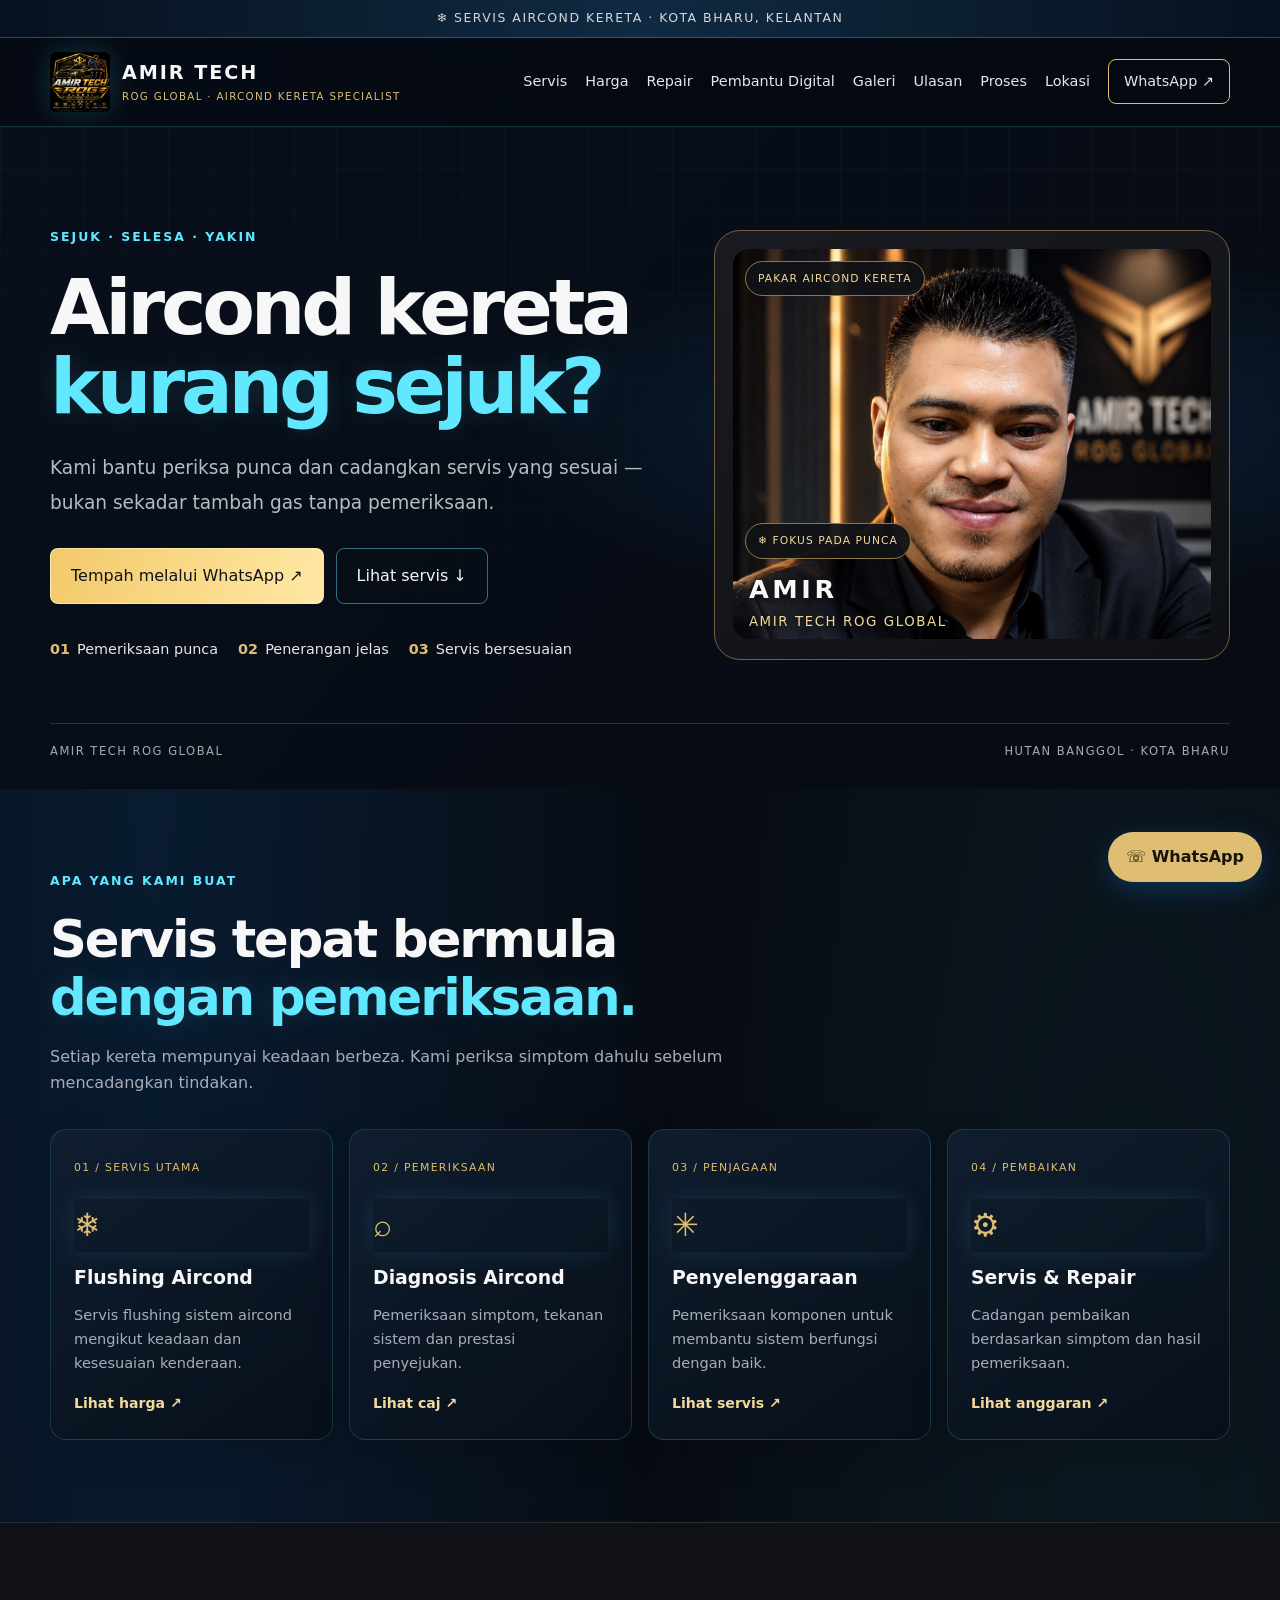
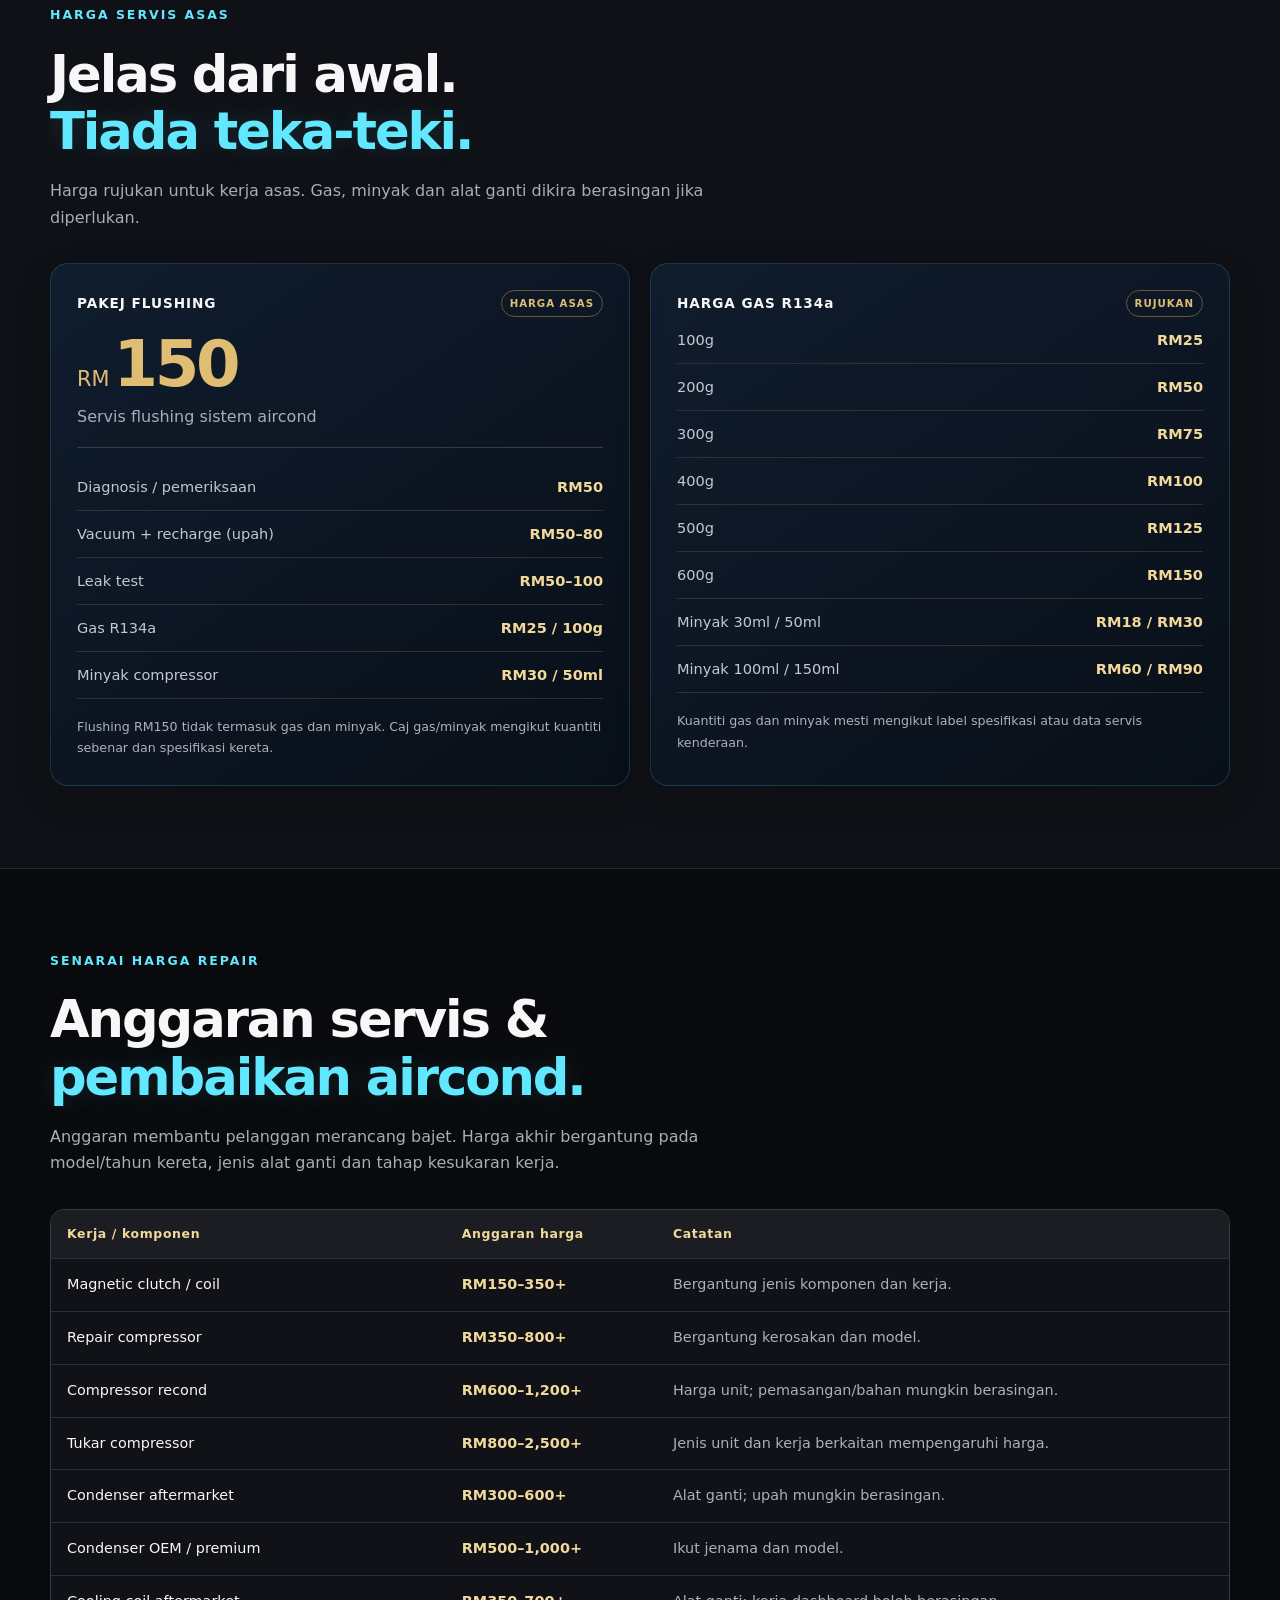
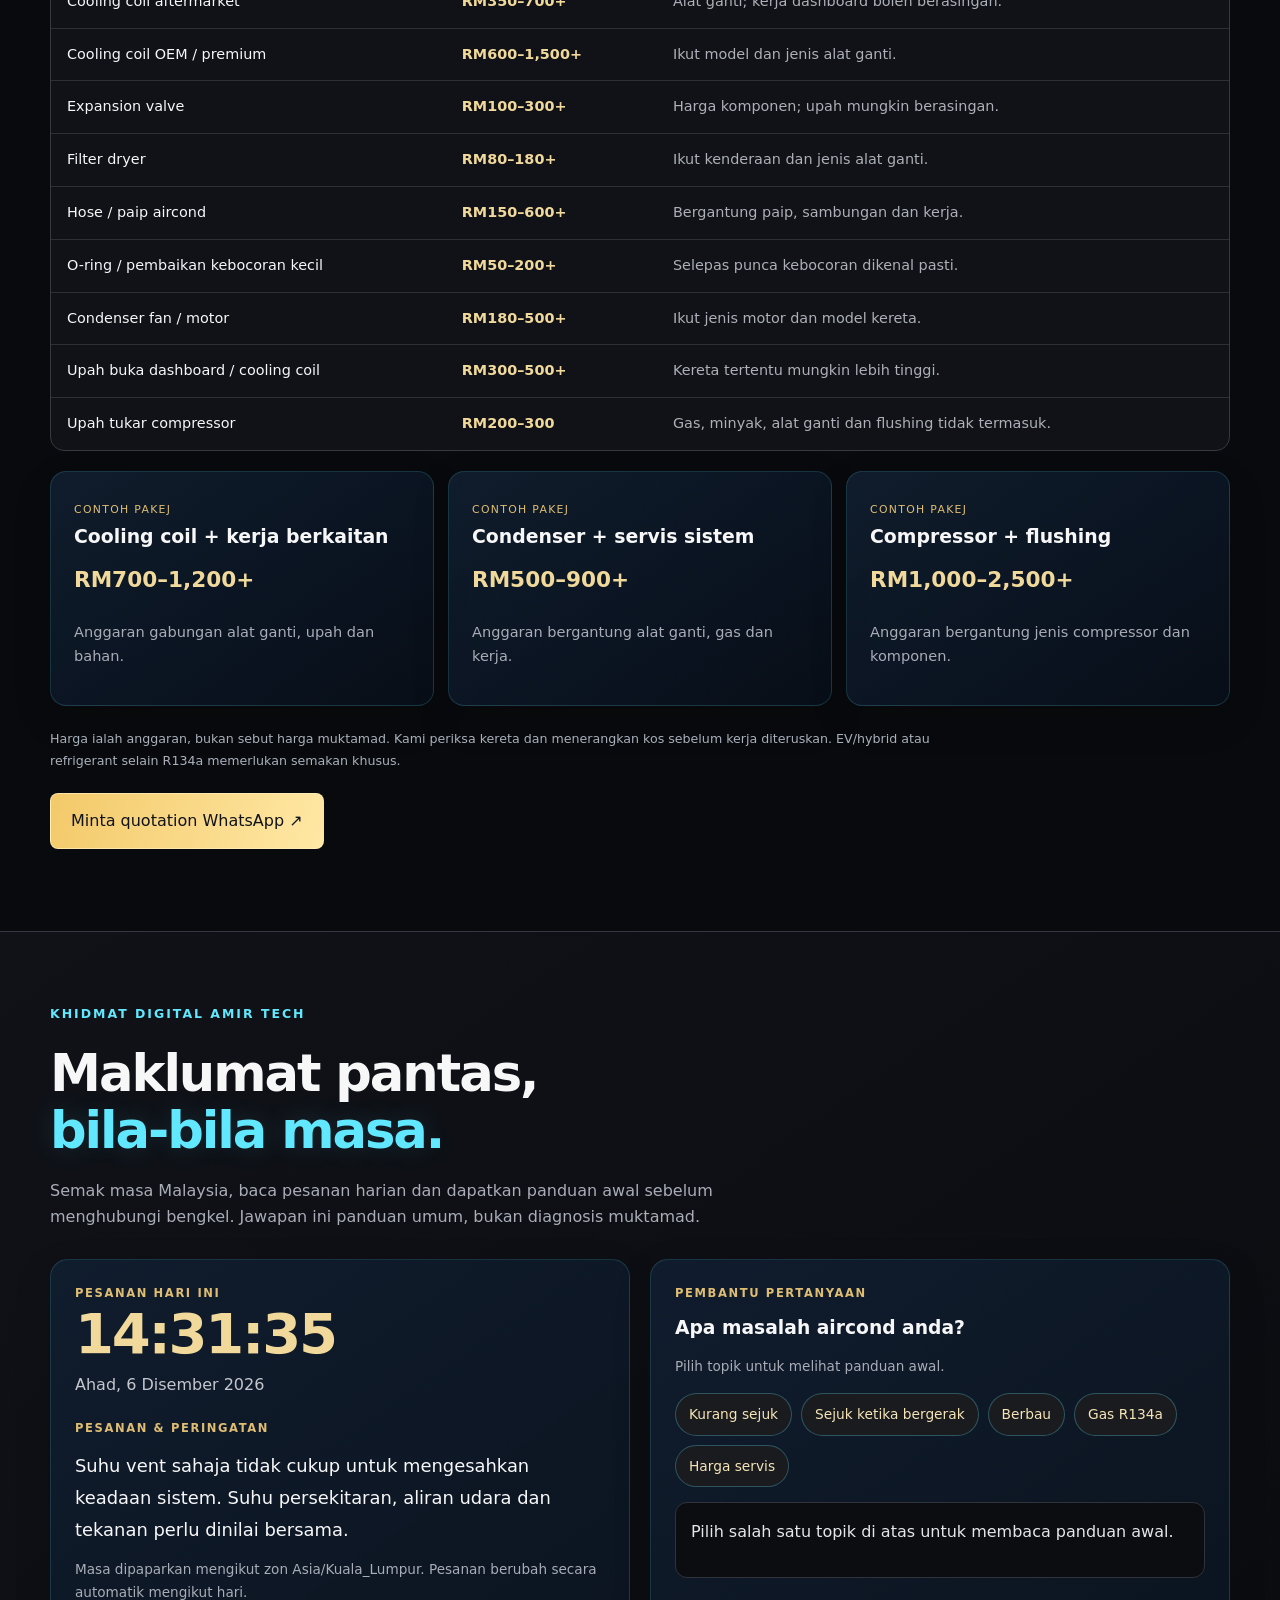
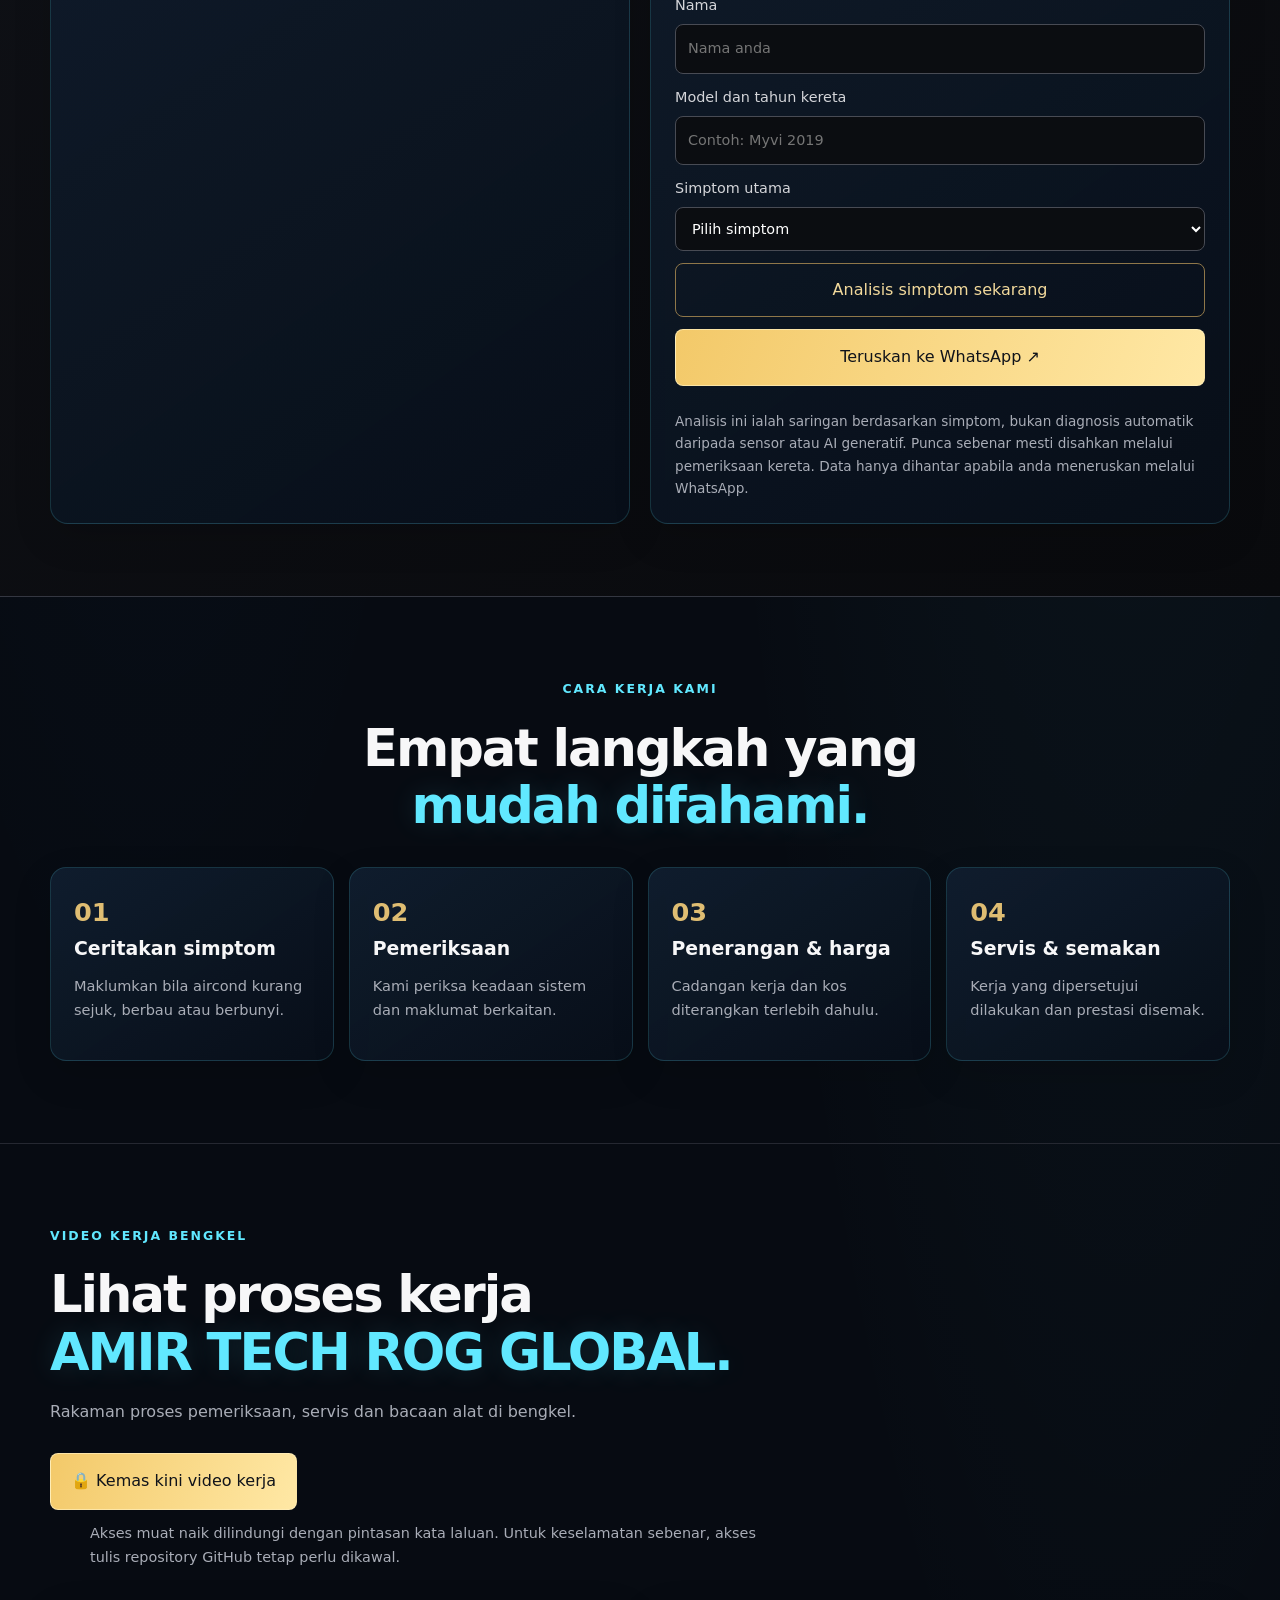
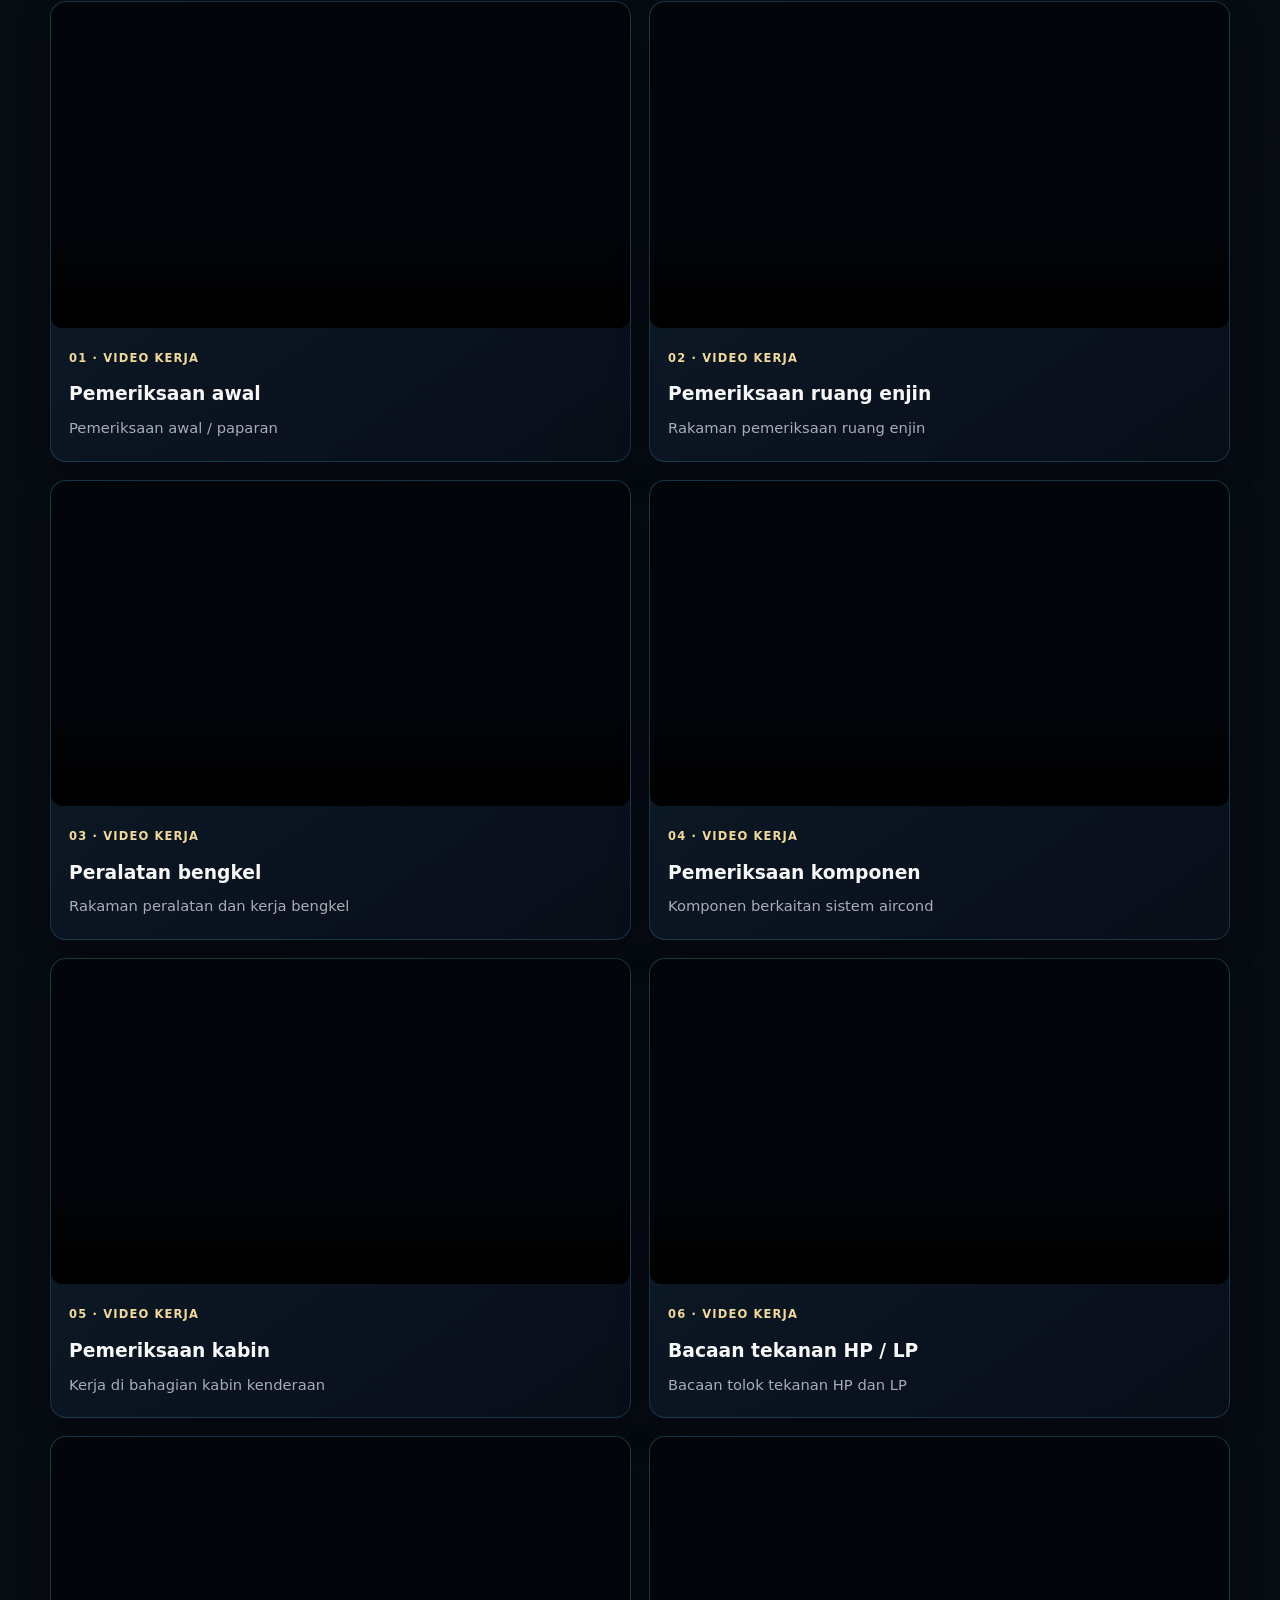
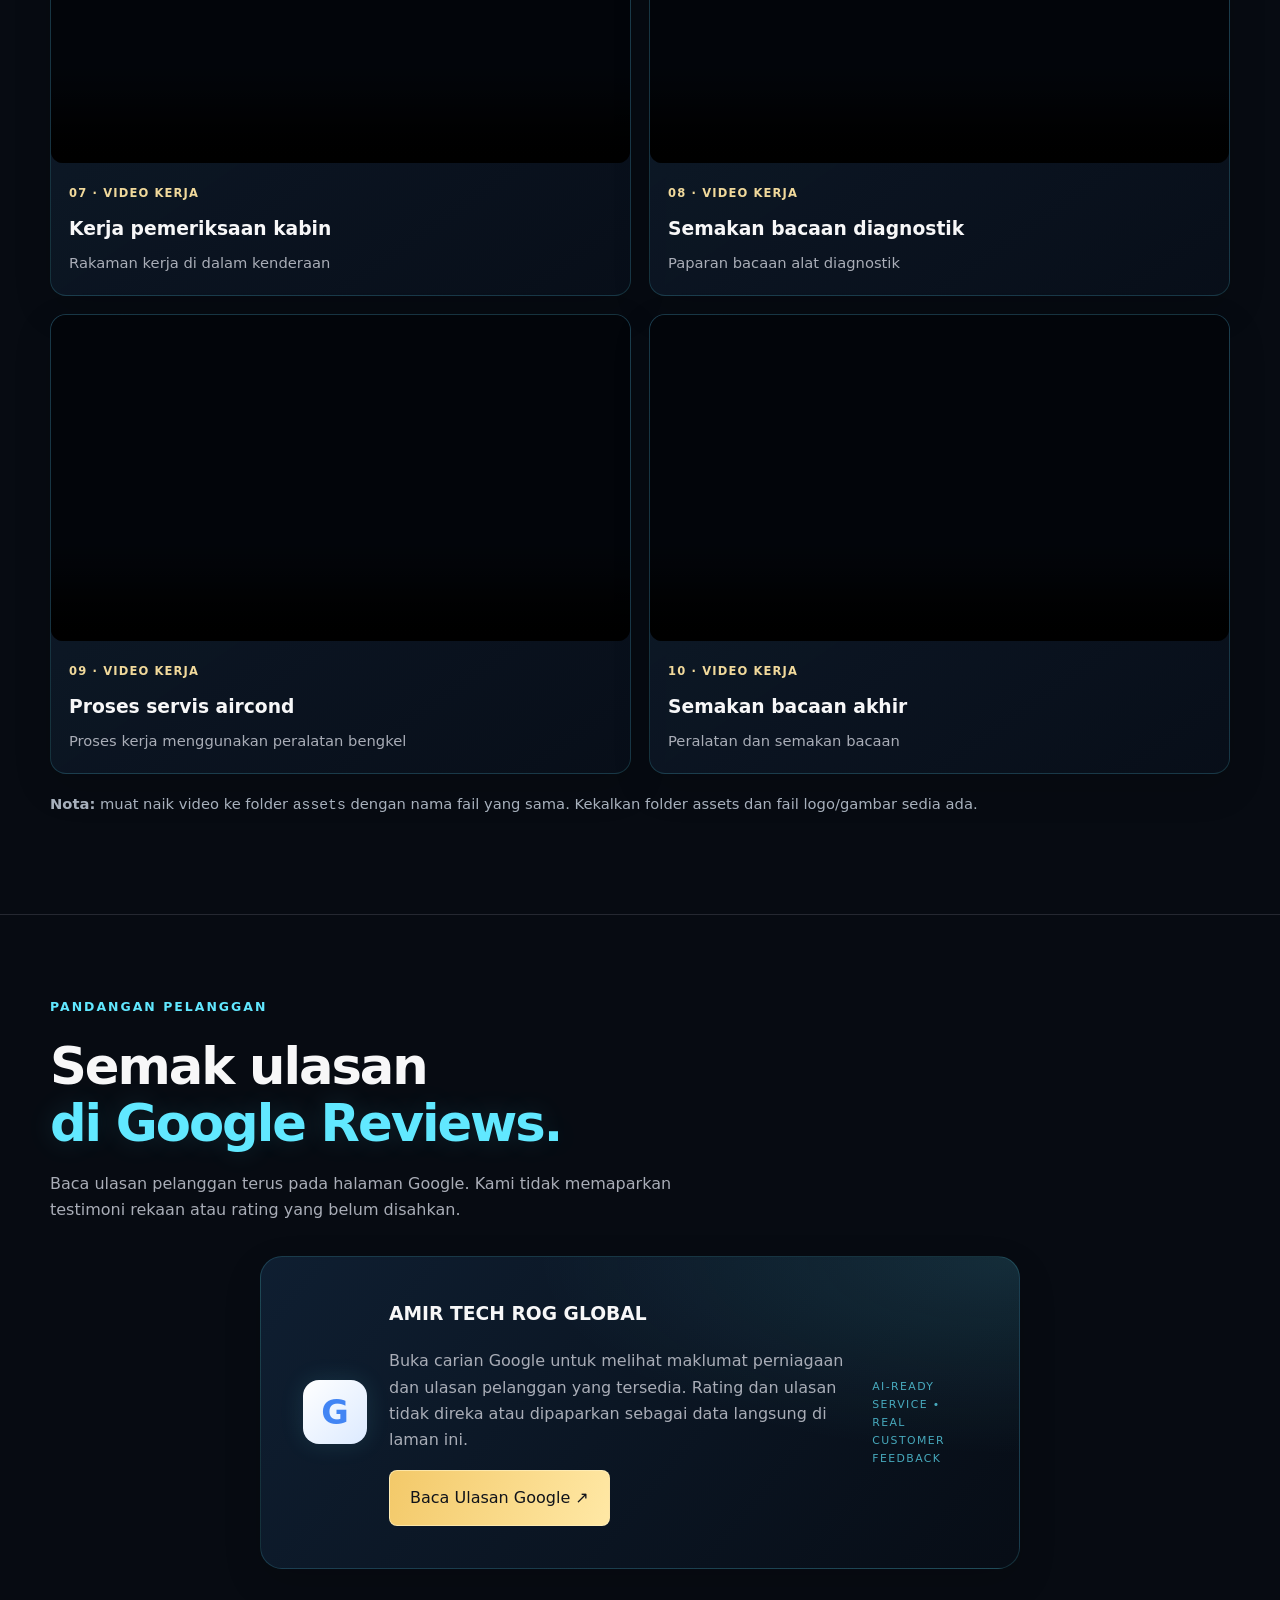
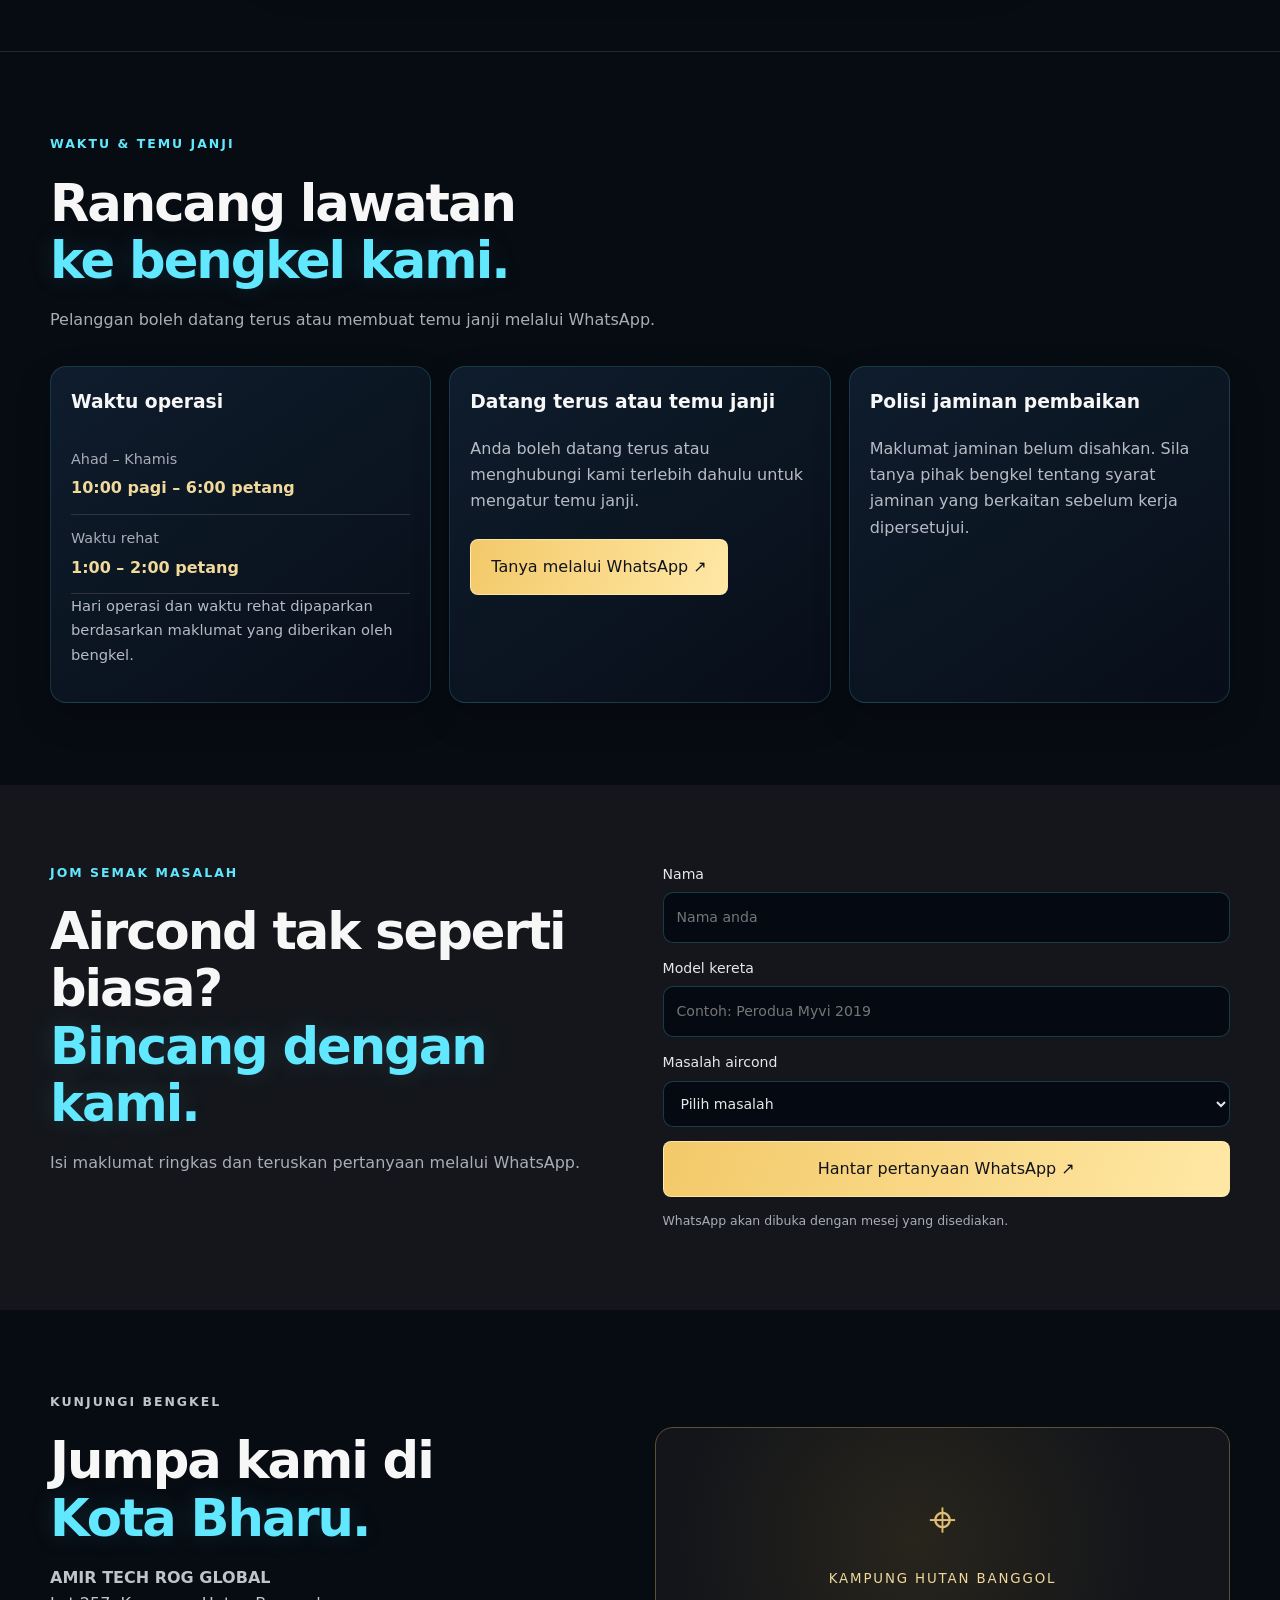
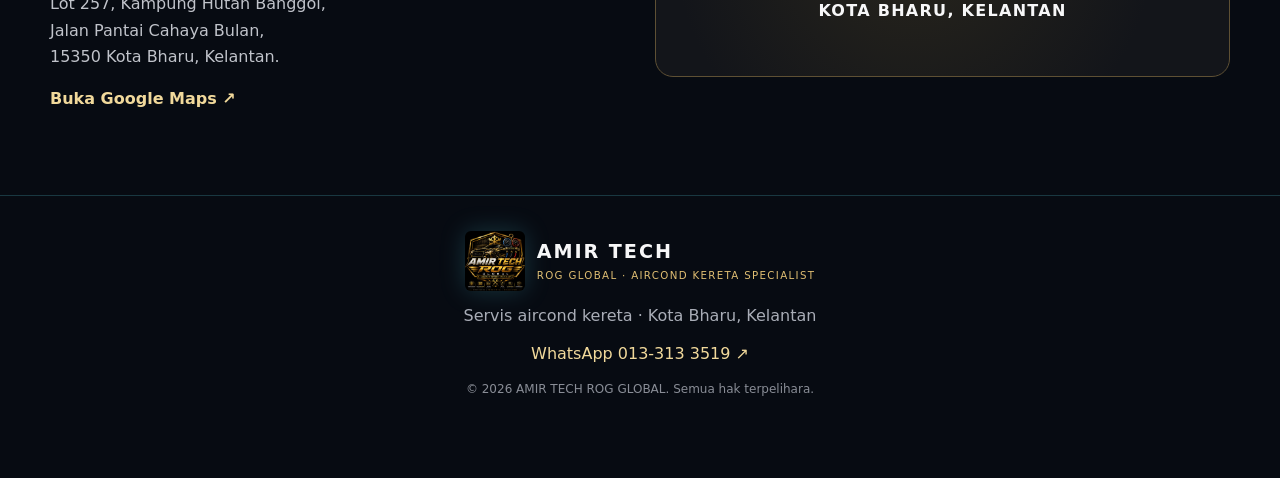
==== amir-tech-rog-global-ai-moden.html @ 5d4e36e4 "Add files via upload" ====
<!doctype html>
<html lang="ms">
<head>
<meta charset="utf-8">
<meta name="viewport" content="width=device-width,initial-scale=1">
<meta name="theme-color" content="#0b0b0c">
<meta name="description" content="AMIR TECH ROG GLOBAL — servis dan repair aircond kereta di Kampung Hutan Banggol, Kota Bharu, Kelantan.">
<meta property="og:title" content="AMIR TECH ROG GLOBAL | Aircond Kereta Specialist">
<meta property="og:description" content="Pakar servis aircond kereta di Kota Bharu, Kelantan.">
<meta property="og:image" content="assets/amir-tech-logo.jpg">
<meta name="google-site-verification" content="zipR3ADDXiovTq2kh4SINU-jPXXN2PNxSLpZ9P4Yr-Q">
<title>AMIR TECH ROG GLOBAL | Aircond Kereta Specialist</title>
<link rel="icon" href="./assets/favicon.svg" type="image/svg+xml">
<link rel="stylesheet" href="./styles.css">
<script type="application/ld+json">{"@context":"https://schema.org","@type":"AutoRepair","name":"AMIR TECH ROG GLOBAL","telephone":"+60133133519","address":{"@type":"PostalAddress","streetAddress":"Lot 257, Kampung Hutan Banggol, Jalan Pantai Cahaya Bulan","addressLocality":"Kota Bharu","addressRegion":"Kelantan","postalCode":"15350","addressCountry":"MY"}}</script>

<style id="amir-ai-modern-upgrade">
:root{color-scheme:dark;--ai-cyan:#61e8ff;--ai-blue:#168bff;--ai-gold:#f3c969;--ai-panel:rgba(13,25,43,.78)}
html{scroll-behavior:smooth;scroll-padding-top:88px}
body{background:radial-gradient(ellipse at 12% 5%,rgba(22,139,255,.13),transparent 34%),radial-gradient(ellipse at 88% 24%,rgba(97,232,255,.08),transparent 32%),#070b12}
.topline{letter-spacing:.12em;background:linear-gradient(90deg,#07111f,#102a42,#07111f);border-bottom:1px solid rgba(97,232,255,.28)}
.header{backdrop-filter:blur(18px);background:rgba(5,10,18,.88);border-bottom:1px solid rgba(97,232,255,.18)}
.brand img{filter:drop-shadow(0 0 12px rgba(97,232,255,.18))}
nav a{transition:color .2s ease,background .2s ease,transform .2s ease}nav a:hover{color:var(--ai-cyan);transform:translateY(-1px)}
.hero{position:relative;overflow:hidden;background:radial-gradient(ellipse at 78% 45%,rgba(22,139,255,.16),transparent 36%),linear-gradient(135deg,rgba(7,15,27,.98),rgba(7,11,18,.98))}
.hero:before{content:"";position:absolute;inset:0;pointer-events:none;background-image:linear-gradient(rgba(97,232,255,.035) 1px,transparent 1px),linear-gradient(90deg,rgba(97,232,255,.035) 1px,transparent 1px);background-size:42px 42px;mask-image:linear-gradient(to bottom,black,transparent 88%)}
.hero-grid,.hero-foot{position:relative;z-index:1}.eyebrow{color:var(--ai-cyan);letter-spacing:.16em}.hero h1 em,h2 em{color:var(--ai-cyan);text-shadow:0 0 28px rgba(97,232,255,.14)}
.btn{transition:transform .2s ease,box-shadow .2s ease,border-color .2s ease}.btn:hover{transform:translateY(-2px);box-shadow:0 10px 32px rgba(22,139,255,.16)}.btn.gold{background:linear-gradient(110deg,#f3c969,#ffe8a5);color:#10131a;border:1px solid rgba(255,240,190,.7)}.btn.outline{border-color:rgba(97,232,255,.45)}
.section,.live-tools,.contact,.location{position:relative}.section:target{animation:aiFocus 1.1s ease}@keyframes aiFocus{0%{box-shadow:inset 0 0 0 1px rgba(97,232,255,.5)}100%{box-shadow:inset 0 0 0 1px transparent}}
.cards article,.pricecard,.package,.live-card,.operation-card,.video-card,.review-panel,.steps article{border:1px solid rgba(97,232,255,.16);background:linear-gradient(145deg,rgba(17,31,49,.88),rgba(8,15,25,.94));box-shadow:0 14px 38px rgba(0,0,0,.14);transition:transform .22s ease,border-color .22s ease,box-shadow .22s ease}
.cards article:hover,.pricecard:hover,.package:hover,.operation-card:hover,.video-card:hover,.steps article:hover{transform:translateY(-4px);border-color:rgba(97,232,255,.42);box-shadow:0 18px 42px rgba(0,0,0,.24)}
.ico,.review-mark{box-shadow:0 0 24px rgba(97,232,255,.12)}input,select,textarea{background:rgba(4,10,18,.88);border:1px solid rgba(97,232,255,.22);border-radius:10px;color:inherit}input:focus,select:focus,textarea:focus{outline:2px solid rgba(97,232,255,.52);outline-offset:1px}
.assist-options button{border:1px solid rgba(97,232,255,.28);transition:background .2s ease,border-color .2s ease}.assist-options button:hover{border-color:var(--ai-cyan);background:rgba(22,139,255,.12)}
.reviews-section .review-panel{position:relative;overflow:hidden;border-radius:22px;background:radial-gradient(ellipse at 100% 0%,rgba(97,232,255,.13),transparent 45%),linear-gradient(130deg,rgba(15,31,50,.98),rgba(7,13,22,.98));padding:clamp(22px,4vw,42px)}.reviews-section .review-panel:after{content:"AI-READY SERVICE • REAL CUSTOMER FEEDBACK";display:block;margin-top:22px;color:rgba(97,232,255,.7);font-size:.68rem;letter-spacing:.13em}.reviews-section .review-mark{display:grid;place-items:center;border-radius:16px;background:linear-gradient(135deg,#fff,#dceaff);color:#4285f4;font-size:2.1rem;font-weight:900;width:64px;height:64px;flex-shrink:0}
.video-card video{width:100%;display:block;background:#02050a;border-radius:12px}.gallery-note,.price-note,.upload-help{color:rgba(230,241,255,.72)}.floatwa{box-shadow:0 8px 28px rgba(22,139,255,.25)}footer{border-top:1px solid rgba(97,232,255,.2)}
@media(prefers-reduced-motion:reduce){html{scroll-behavior:auto}*,*:before,*:after{animation-duration:.01ms!important;transition-duration:.01ms!important;scroll-behavior:auto!important}}
</style>

</head>
<body>
<div class="topline">❄ SERVIS AIRCOND KERETA · KOTA BHARU, KELANTAN</div>
<header class="header">
<a class="brand" href="#home"><img src="./assets/amir-tech-logo.jpg" alt="Logo Amir Tech" onerror="this.style.display='none'"><span><b>AMIR TECH</b><small>ROG GLOBAL · AIRCOND KERETA SPECIALIST</small></span></a>
<button class="menu" id="menuToggle" type="button" aria-label="Buka menu" aria-controls="nav" aria-expanded="false">☰ <span>MENU</span></button>
<nav id="nav" aria-label="Menu utama"><a href="#servis">Servis</a><a href="#harga">Harga</a><a href="#repair">Repair</a><a href="#pembantu-digital">Pembantu Digital</a><a href="#galeri">Galeri</a><a href="#ulasan">Ulasan</a><a href="#proses">Proses</a><a href="#lokasi">Lokasi</a><a class="navbtn" href="https://wa.me/60133133519" target="_blank" rel="noopener">WhatsApp ↗</a></nav>
</header>
<main id="home">
<section class="hero"><div class="hero-grid"><div><p class="eyebrow">SEJUK · SELESA · YAKIN</p><h1>Aircond kereta<br><em>kurang sejuk?</em></h1><p class="lead">Kami bantu periksa punca dan cadangkan servis yang sesuai — bukan sekadar tambah gas tanpa pemeriksaan.</p><div class="actions"><a class="btn gold" href="https://wa.me/60133133519?text=Assalamualaikum%2C%20saya%20nak%20bertanya%20tentang%20servis%20aircond%20kereta." target="_blank" rel="noopener">Tempah melalui WhatsApp ↗</a><a class="btn outline" href="#servis">Lihat servis ↓</a></div><div class="trust"><span><b>01</b> Pemeriksaan punca</span><span><b>02</b> Penerangan jelas</span><span><b>03</b> Servis bersesuaian</span></div></div><div class="art owner-art"><div class="owner-photo"><img src="./assets/amir-portrait.jpg" alt="Pemilik AMIR TECH ROG GLOBAL" onerror="this.parentElement.classList.add('no-photo')"></div><div class="art-tag top">PAKAR AIRCOND KERETA</div><div class="art-tag bottom">❄ FOKUS PADA PUNCA</div><div class="owner-caption"><span>AMIR</span><small>AMIR TECH ROG GLOBAL</small></div></div></div><div class="hero-foot"><span>AMIR TECH ROG GLOBAL</span><span>HUTAN BANGGOL · KOTA BHARU</span></div></section>
<section class="section" id="servis"><div class="heading"><p class="eyebrow">APA YANG KAMI BUAT</p><h2>Servis tepat bermula<br><em>dengan pemeriksaan.</em></h2><p>Setiap kereta mempunyai keadaan berbeza. Kami periksa simptom dahulu sebelum mencadangkan tindakan.</p></div><div class="cards"><article><small>01 / SERVIS UTAMA</small><div class="ico">❄</div><h3>Flushing Aircond</h3><p>Servis flushing sistem aircond mengikut keadaan dan kesesuaian kenderaan.</p><a href="#harga">Lihat harga ↗</a></article><article><small>02 / PEMERIKSAAN</small><div class="ico">⌕</div><h3>Diagnosis Aircond</h3><p>Pemeriksaan simptom, tekanan sistem dan prestasi penyejukan.</p><a href="#harga">Lihat caj ↗</a></article><article><small>03 / PENJAGAAN</small><div class="ico">✳</div><h3>Penyelenggaraan</h3><p>Pemeriksaan komponen untuk membantu sistem berfungsi dengan baik.</p><a href="#repair">Lihat servis ↗</a></article><article><small>04 / PEMBAIKAN</small><div class="ico">⚙</div><h3>Servis & Repair</h3><p>Cadangan pembaikan berdasarkan simptom dan hasil pemeriksaan.</p><a href="#repair">Lihat anggaran ↗</a></article></div></section>
<section class="section pricing" id="harga"><div class="heading"><p class="eyebrow">HARGA SERVIS ASAS</p><h2>Jelas dari awal.<br><em>Tiada teka-teki.</em></h2><p>Harga rujukan untuk kerja asas. Gas, minyak dan alat ganti dikira berasingan jika diperlukan.</p></div><div class="price-grid"><div class="pricecard"><div class="label">PAKEJ FLUSHING <span>HARGA ASAS</span></div><div class="price">RM<strong>150</strong></div><p>Servis flushing sistem aircond</p><hr><div class="row"><span>Diagnosis / pemeriksaan</span><b>RM50</b></div><div class="row"><span>Vacuum + recharge (upah)</span><b>RM50–80</b></div><div class="row"><span>Leak test</span><b>RM50–100</b></div><div class="row"><span>Gas R134a</span><b>RM25 / 100g</b></div><div class="row"><span>Minyak compressor</span><b>RM30 / 50ml</b></div><small>Flushing RM150 tidak termasuk gas dan minyak. Caj gas/minyak mengikut kuantiti sebenar dan spesifikasi kereta.</small></div><div class="pricecard secondary-card"><div class="label">HARGA GAS R134a <span>RUJUKAN</span></div><div class="row"><span>100g</span><b>RM25</b></div><div class="row"><span>200g</span><b>RM50</b></div><div class="row"><span>300g</span><b>RM75</b></div><div class="row"><span>400g</span><b>RM100</b></div><div class="row"><span>500g</span><b>RM125</b></div><div class="row"><span>600g</span><b>RM150</b></div><div class="row"><span>Minyak 30ml / 50ml</span><b>RM18 / RM30</b></div><div class="row"><span>Minyak 100ml / 150ml</span><b>RM60 / RM90</b></div><small>Kuantiti gas dan minyak mesti mengikut label spesifikasi atau data servis kenderaan.</small></div></div></section>
<section class="section repair-section" id="repair"><div class="heading"><p class="eyebrow">SENARAI HARGA REPAIR</p><h2>Anggaran servis &<br><em>pembaikan aircond.</em></h2><p>Anggaran membantu pelanggan merancang bajet. Harga akhir bergantung pada model/tahun kereta, jenis alat ganti dan tahap kesukaran kerja.</p></div><div class="table-wrap"><table><thead><tr><th>Kerja / komponen</th><th>Anggaran harga</th><th>Catatan</th></tr></thead><tbody>
<tr><td>Magnetic clutch / coil</td><td>RM150–350+</td><td>Bergantung jenis komponen dan kerja.</td></tr><tr><td>Repair compressor</td><td>RM350–800+</td><td>Bergantung kerosakan dan model.</td></tr><tr><td>Compressor recond</td><td>RM600–1,200+</td><td>Harga unit; pemasangan/bahan mungkin berasingan.</td></tr><tr><td>Tukar compressor</td><td>RM800–2,500+</td><td>Jenis unit dan kerja berkaitan mempengaruhi harga.</td></tr><tr><td>Condenser aftermarket</td><td>RM300–600+</td><td>Alat ganti; upah mungkin berasingan.</td></tr><tr><td>Condenser OEM / premium</td><td>RM500–1,000+</td><td>Ikut jenama dan model.</td></tr><tr><td>Cooling coil aftermarket</td><td>RM350–700+</td><td>Alat ganti; kerja dashboard boleh berasingan.</td></tr><tr><td>Cooling coil OEM / premium</td><td>RM600–1,500+</td><td>Ikut model dan jenis alat ganti.</td></tr><tr><td>Expansion valve</td><td>RM100–300+</td><td>Harga komponen; upah mungkin berasingan.</td></tr><tr><td>Filter dryer</td><td>RM80–180+</td><td>Ikut kenderaan dan jenis alat ganti.</td></tr><tr><td>Hose / paip aircond</td><td>RM150–600+</td><td>Bergantung paip, sambungan dan kerja.</td></tr><tr><td>O-ring / pembaikan kebocoran kecil</td><td>RM50–200+</td><td>Selepas punca kebocoran dikenal pasti.</td></tr><tr><td>Condenser fan / motor</td><td>RM180–500+</td><td>Ikut jenis motor dan model kereta.</td></tr><tr><td>Upah buka dashboard / cooling coil</td><td>RM300–500+</td><td>Kereta tertentu mungkin lebih tinggi.</td></tr><tr><td>Upah tukar compressor</td><td>RM200–300</td><td>Gas, minyak, alat ganti dan flushing tidak termasuk.</td></tr>
</tbody></table></div><div class="package-grid"><article class="package"><small>CONTOH PAKEJ</small><h3>Cooling coil + kerja berkaitan</h3><p class="package-price">RM700–1,200+</p><p>Anggaran gabungan alat ganti, upah dan bahan.</p></article><article class="package"><small>CONTOH PAKEJ</small><h3>Condenser + servis sistem</h3><p class="package-price">RM500–900+</p><p>Anggaran bergantung alat ganti, gas dan kerja.</p></article><article class="package"><small>CONTOH PAKEJ</small><h3>Compressor + flushing</h3><p class="package-price">RM1,000–2,500+</p><p>Anggaran bergantung jenis compressor dan komponen.</p></article></div><p class="price-note">Harga ialah anggaran, bukan sebut harga muktamad. Kami periksa kereta dan menerangkan kos sebelum kerja diteruskan. EV/hybrid atau refrigerant selain R134a memerlukan semakan khusus.</p><a class="btn gold" href="https://wa.me/60133133519?text=Assalamualaikum%2C%20saya%20nak%20quotation%20servis%20atau%20repair%20aircond.%20Model%20kereta%3A%20" target="_blank" rel="noopener">Minta quotation WhatsApp ↗</a></section>
<section class="live-tools" id="pembantu-digital"><div class="live-head"><p class="eyebrow">KHIDMAT DIGITAL AMIR TECH</p><h2>Maklumat pantas,<br><em>bila-bila masa.</em></h2><p>Semak masa Malaysia, baca pesanan harian dan dapatkan panduan awal sebelum menghubungi bengkel. Jawapan ini panduan umum, bukan diagnosis muktamad.</p></div><div class="live-grid">
<article class="live-card"><div class="live-tag" id="liveDayLabel">Pesanan Hari Ini</div><div class="live-clock" id="liveClock">--:--:--</div><div class="live-date" id="liveDate">Memuatkan tarikh Malaysia…</div><div class="live-tag">Pesanan & peringatan</div><p class="live-message" id="liveMessage">Semoga urusan anda dipermudahkan.</p><p class="live-note">Masa dipaparkan mengikut zon Asia/Kuala_Lumpur. Pesanan berubah secara automatik mengikut hari.</p></article>
<article class="live-card"><div class="live-tag">Pembantu pertanyaan</div><h3 class="assistant-title">Apa masalah aircond anda?</h3><p class="live-note">Pilih topik untuk melihat panduan awal.</p><div class="assist-options"><button type="button" data-assist="kurang">Kurang sejuk</button><button type="button" data-assist="idle">Sejuk ketika bergerak</button><button type="button" data-assist="bau">Berbau</button><button type="button" data-assist="gas">Gas R134a</button><button type="button" data-assist="harga">Harga servis</button></div><div class="assist-answer" id="assistAnswer" aria-live="polite">Pilih salah satu topik di atas untuk membaca panduan awal.</div>
<form class="assist-form" id="assistForm"><label>Nama<input id="assistName" name="name" autocomplete="name" placeholder="Nama anda" required></label><label>Model dan tahun kereta<input id="assistCar" name="car" placeholder="Contoh: Myvi 2019" required></label><label>Simptom utama<select id="assistIssue" name="issue" required><option value="">Pilih simptom</option><option>Kurang sejuk sepanjang masa</option><option>Sejuk ketika memandu sahaja</option><option>Langsung tidak sejuk</option><option>Sejuk sekejap kemudian panas</option><option>Kipas blower perlahan / tiada angin</option><option>Compressor tidak hidup / tidak engage</option><option>Aircond sejuk waktu malam sahaja</option><option>Aircond sejuk sebelah sahaja</option><option>Paip atau evaporator berais</option><option>Aircond berair dalam kabin</option><option>Aircond berbau</option><option>Bunyi luar biasa</option><option>Nak buat flushing / servis</option><option>Lain-lain / perlukan pemeriksaan</option></select></label><button class="btn outline" id="runDiagnosis" type="button">Analisis simptom sekarang</button><div class="diagnosis-result" id="diagnosisResult" aria-live="polite" role="status">Isi model kereta dan pilih simptom, kemudian tekan “Analisis simptom sekarang”. Saya akan paparkan punca yang mungkin serta perkara yang patut diperiksa.</div><button class="btn gold" type="submit">Teruskan ke WhatsApp ↗</button><small class="live-note">Analisis ini ialah saringan berdasarkan simptom, bukan diagnosis automatik daripada sensor atau AI generatif. Punca sebenar mesti disahkan melalui pemeriksaan kereta. Data hanya dihantar apabila anda meneruskan melalui WhatsApp.</small></form></article></div></section>
<section class="section" id="proses"><div class="heading center"><p class="eyebrow">CARA KERJA KAMI</p><h2>Empat langkah yang<br><em>mudah difahami.</em></h2></div><div class="steps"><article><b>01</b><h3>Ceritakan simptom</h3><p>Maklumkan bila aircond kurang sejuk, berbau atau berbunyi.</p></article><article><b>02</b><h3>Pemeriksaan</h3><p>Kami periksa keadaan sistem dan maklumat berkaitan.</p></article><article><b>03</b><h3>Penerangan & harga</h3><p>Cadangan kerja dan kos diterangkan terlebih dahulu.</p></article><article><b>04</b><h3>Servis & semakan</h3><p>Kerja yang dipersetujui dilakukan dan prestasi disemak.</p></article></div></section>

<section class="section v5-section" id="galeri">
  <div class="heading"><p class="eyebrow">VIDEO KERJA BENGKEL</p><h2>Lihat proses kerja<br><em>AMIR TECH ROG GLOBAL.</em></h2><p>Rakaman proses pemeriksaan, servis dan bacaan alat di bengkel.</p><button type="button" class="btn gold video-upload-btn" id="openVideoAdmin">🔒 Kemas kini video kerja</button><p class="upload-help">Akses muat naik dilindungi dengan pintasan kata laluan. Untuk keselamatan sebenar, akses tulis repository GitHub tetap perlu dikawal.</p><div class="video-admin-panel" id="videoAdminPanel" hidden><label for="videoAdminPassword">Kata laluan kemas kini</label><input id="videoAdminPassword" type="password" autocomplete="current-password" placeholder="Masukkan kata laluan"><button type="button" class="btn gold" id="unlockVideoUpload">Buka muat naik video</button><p class="video-admin-message" id="videoAdminMessage" role="status"></p><p class="upload-help">Selepas masuk GitHub: pilih video MP4 dalam folder assets, pastikan nama fail sama seperti dalam senarai di bawah, kemudian tekan Commit changes.</p><p class="video-file-list">Nama fail yang digunakan: 454840.mp4, 454677.mp4, 454818.mp4, 454529.mp4, 454520.mp4, 446822.mp4, 446814.mp4, 446808.mp4, 440312.mp4, 440339.mp4.</p></div></div>
  <div class="video-grid">
<article class="video-card"><video controls preload="metadata" playsinline poster="./assets/hero-workshop.svg"><source src="./assets/454840.mp4" type="video/mp4">Pelayar anda tidak menyokong video.</video><div class="video-copy"><span>01 · VIDEO KERJA</span><h3>Pemeriksaan awal</h3><p>Pemeriksaan awal / paparan</p></div></article>
<article class="video-card"><video controls preload="metadata" playsinline poster="./assets/hero-workshop.svg"><source src="./assets/454677.mp4" type="video/mp4">Pelayar anda tidak menyokong video.</video><div class="video-copy"><span>02 · VIDEO KERJA</span><h3>Pemeriksaan ruang enjin</h3><p>Rakaman pemeriksaan ruang enjin</p></div></article>
<article class="video-card"><video controls preload="metadata" playsinline poster="./assets/hero-workshop.svg"><source src="./assets/454818.mp4" type="video/mp4">Pelayar anda tidak menyokong video.</video><div class="video-copy"><span>03 · VIDEO KERJA</span><h3>Peralatan bengkel</h3><p>Rakaman peralatan dan kerja bengkel</p></div></article>
<article class="video-card"><video controls preload="metadata" playsinline poster="./assets/hero-workshop.svg"><source src="./assets/454529.mp4" type="video/mp4">Pelayar anda tidak menyokong video.</video><div class="video-copy"><span>04 · VIDEO KERJA</span><h3>Pemeriksaan komponen</h3><p>Komponen berkaitan sistem aircond</p></div></article>
<article class="video-card"><video controls preload="metadata" playsinline poster="./assets/hero-workshop.svg"><source src="./assets/454520.mp4" type="video/mp4">Pelayar anda tidak menyokong video.</video><div class="video-copy"><span>05 · VIDEO KERJA</span><h3>Pemeriksaan kabin</h3><p>Kerja di bahagian kabin kenderaan</p></div></article>
<article class="video-card"><video controls preload="metadata" playsinline poster="./assets/hero-workshop.svg"><source src="./assets/446822.mp4" type="video/mp4">Pelayar anda tidak menyokong video.</video><div class="video-copy"><span>06 · VIDEO KERJA</span><h3>Bacaan tekanan HP / LP</h3><p>Bacaan tolok tekanan HP dan LP</p></div></article>
<article class="video-card"><video controls preload="metadata" playsinline poster="./assets/hero-workshop.svg"><source src="./assets/446814.mp4" type="video/mp4">Pelayar anda tidak menyokong video.</video><div class="video-copy"><span>07 · VIDEO KERJA</span><h3>Kerja pemeriksaan kabin</h3><p>Rakaman kerja di dalam kenderaan</p></div></article>
<article class="video-card"><video controls preload="metadata" playsinline poster="./assets/hero-workshop.svg"><source src="./assets/446808.mp4" type="video/mp4">Pelayar anda tidak menyokong video.</video><div class="video-copy"><span>08 · VIDEO KERJA</span><h3>Semakan bacaan diagnostik</h3><p>Paparan bacaan alat diagnostik</p></div></article>
<article class="video-card"><video controls preload="metadata" playsinline poster="./assets/hero-workshop.svg"><source src="./assets/440312.mp4" type="video/mp4">Pelayar anda tidak menyokong video.</video><div class="video-copy"><span>09 · VIDEO KERJA</span><h3>Proses servis aircond</h3><p>Proses kerja menggunakan peralatan bengkel</p></div></article>
<article class="video-card"><video controls preload="metadata" playsinline poster="./assets/hero-workshop.svg"><source src="./assets/440339.mp4" type="video/mp4">Pelayar anda tidak menyokong video.</video><div class="video-copy"><span>10 · VIDEO KERJA</span><h3>Semakan bacaan akhir</h3><p>Peralatan dan semakan bacaan</p></div></article>
</div><p class="gallery-note"><b>Nota:</b> muat naik video ke folder <code>assets</code> dengan nama fail yang sama. Kekalkan folder assets dan fail logo/gambar sedia ada.</p></section>
<section class="section v5-section reviews-section" id="ulasan">
  <div class="heading">
    <p class="eyebrow">PANDANGAN PELANGGAN</p>
    <h2>Semak ulasan<br><em>di Google Reviews.</em></h2>
    <p>Baca ulasan pelanggan terus pada halaman Google. Kami tidak memaparkan testimoni rekaan atau rating yang belum disahkan.</p>
  </div>
  <div class="review-panel">
    <div class="review-mark">G</div>
    <div><h3>AMIR TECH ROG GLOBAL</h3><p>Buka carian Google untuk melihat maklumat perniagaan dan ulasan pelanggan yang tersedia. Rating dan ulasan tidak direka atau dipaparkan sebagai data langsung di laman ini.</p>
      <a class="btn gold" href="https://www.google.com/search?q=amir+tech+rog+global&amp;oq=&amp;gs_lcrp=[base64]&amp;client=ms-android-honor&amp;sourceid=chrome-mobile&amp;source=chrome.ob&amp;ie=UTF-8#ebo=0&amp;mpd=~743902800429871050/customers/reviews" target="_blank" rel="noopener">Baca Ulasan Google ↗</a>
    </div>
  </div>
</section>
<section class="section v5-section operations-section" id="operasi">
  <div class="heading">
    <p class="eyebrow">WAKTU & TEMU JANJI</p>
    <h2>Rancang lawatan<br><em>ke bengkel kami.</em></h2>
    <p>Pelanggan boleh datang terus atau membuat temu janji melalui WhatsApp.</p>
  </div>
  <div class="operations-grid">
    <article class="operation-card">
      <h3>Waktu operasi</h3>
      <div class="operation-row"><span>Ahad – Khamis</span><b>10:00 pagi – 6:00 petang</b></div>
      <div class="operation-row"><span>Waktu rehat</span><b>1:00 – 2:00 petang</b></div>
      <p class="muted-note">Hari operasi dan waktu rehat dipaparkan berdasarkan maklumat yang diberikan oleh bengkel.</p>
    </article>
    <article class="operation-card">
      <h3>Datang terus atau temu janji</h3>
      <p>Anda boleh datang terus atau menghubungi kami terlebih dahulu untuk mengatur temu janji.</p>
      <a class="btn gold" href="https://wa.me/60133133519?text=Assalamualaikum%20AMIR%20TECH%20ROG%20GLOBAL.%20Saya%20ingin%20bertanya%20tentang%20temu%20janji%20servis%20aircond%20kereta." target="_blank" rel="noopener">Tanya melalui WhatsApp ↗</a>
    </article>
    <article class="operation-card warranty-card">
      <h3>Polisi jaminan pembaikan</h3>
      <p>Maklumat jaminan belum disahkan. Sila tanya pihak bengkel tentang syarat jaminan yang berkaitan sebelum kerja dipersetujui.</p>
    </article>
  </div>
</section>

<section class="contact" id="hubungi"><div><p class="eyebrow">JOM SEMAK MASALAH</p><h2>Aircond tak seperti biasa?<br><em>Bincang dengan kami.</em></h2><p>Isi maklumat ringkas dan teruskan pertanyaan melalui WhatsApp.</p></div><form id="quote"><label>Nama<input id="nama" required placeholder="Nama anda"></label><label>Model kereta<input id="kereta" required placeholder="Contoh: Perodua Myvi 2019"></label><label>Masalah aircond<select id="masalah" required><option value="" selected>Pilih masalah</option><option>Kurang sejuk</option><option>Sejuk ketika memandu sahaja</option><option>Berbau</option><option>Langsung tidak sejuk</option><option>Nak buat flushing</option><option>Nak repair / tukar komponen</option><option>Lain-lain / pemeriksaan</option></select></label><button class="btn gold" type="submit">Hantar pertanyaan WhatsApp ↗</button><small>WhatsApp akan dibuka dengan mesej yang disediakan.</small></form></section>
<section class="location section" id="lokasi"><div><p class="eyebrow">KUNJUNGI BENGKEL</p><h2>Jumpa kami di<br><em>Kota Bharu.</em></h2><p><b>AMIR TECH ROG GLOBAL</b><br>Lot 257, Kampung Hutan Banggol,<br>Jalan Pantai Cahaya Bulan,<br>15350 Kota Bharu, Kelantan.</p><a class="textlink" target="_blank" rel="noopener" href="https://www.google.com/maps/search/?api=1&query=AMIR%20TECH%20ROG%20GLOBAL%20Kampung%20Hutan%20Banggol%20Kota%20Bharu">Buka Google Maps ↗</a></div><div class="map"><span>⌖</span><small>KAMPUNG HUTAN BANGGOL</small><b>KOTA BHARU, KELANTAN</b></div></section>
</main>
<footer><a class="brand" href="#home"><img src="./assets/amir-tech-logo.jpg" alt="Logo Amir Tech" onerror="this.style.display='none'"><span><b>AMIR TECH</b><small>ROG GLOBAL · AIRCOND KERETA SPECIALIST</small></span></a><p>Servis aircond kereta · Kota Bharu, Kelantan</p><a href="https://wa.me/60133133519" target="_blank" rel="noopener">WhatsApp 013-313 3519 ↗</a><small>© <span id="year">2026</span> AMIR TECH ROG GLOBAL. Semua hak terpelihara.</small></footer>
<a class="floatwa" href="https://wa.me/60133133519?text=Assalamualaikum%2C%20saya%20nak%20bertanya%20tentang%20servis%20aircond%20kereta." target="_blank" rel="noopener">☏ <span>WhatsApp</span></a>
<script src="./script.js"></script>
</body></html>
---- styles.css ----
:root{--bg:#090a0d;--panel:#11141a;--gold:#dfbd72;--gold2:#f1d99b;--text:#f7f7f8;--muted:#a9adb7;--line:#343741;--max:1180px}*{box-sizing:border-box}html{scroll-behavior:smooth;scroll-padding-top:90px}body{margin:0;background:var(--bg);color:var(--text);font-family:system-ui,-apple-system,"Segoe UI",sans-serif;line-height:1.65}a{color:inherit;text-decoration:none}img{max-width:100%;display:block}.topline{padding:8px 20px;text-align:center;background:#111216;color:#d7d7da;font-size:.78rem;letter-spacing:.08em;border-bottom:1px solid #24262d}.header{position:sticky;top:0;z-index:50;display:flex;align-items:center;justify-content:space-between;gap:20px;padding:14px max(22px,calc((100vw - var(--max))/2));background:rgba(9,10,13,.98);border-bottom:1px solid #2a2d34}.brand{display:flex;align-items:center;gap:12px;min-width:0}.brand img{width:60px;height:60px;object-fit:contain;border-radius:6px}.brand span{display:flex;flex-direction:column;line-height:1.25}.brand b{font-size:1.2rem;letter-spacing:.1em}.brand small{font-size:.64rem;color:var(--gold);letter-spacing:.13em;margin-top:5px}.header nav{display:flex;align-items:center;gap:18px}.header nav a{font-size:.9rem;color:#e6e6e8}.header nav a:hover,.textlink:hover{color:var(--gold)}.navbtn{padding:10px 15px;border:1px solid var(--gold);border-radius:8px}.menu{display:none;background:#171a20;color:white;border:1px solid #454852;border-radius:7px;padding:10px 13px;font-size:1rem;cursor:pointer}.hero{padding:78px max(22px,calc((100vw - var(--max))/2)) 28px;background:radial-gradient(ellipse at 85% 30%,#171b25 0%,#0b0d12 46%,#090a0d 80%)}.hero-grid{display:grid;grid-template-columns:1.08fr .92fr;gap:58px;align-items:center;max-width:var(--max);margin:auto;min-height:480px}.eyebrow{color:var(--gold);font-size:.78rem;letter-spacing:.24em;font-weight:750;margin:0 0 20px}h1,h2,h3,p{margin-top:0}h1{font-size:clamp(2.8rem,6vw,5.1rem);line-height:1.04;letter-spacing:-.055em;margin-bottom:24px}h2{font-size:clamp(2.1rem,4vw,3.35rem);line-height:1.12;letter-spacing:-.04em;margin-bottom:18px}h1 em,h2 em{font-style:normal;color:var(--gold)}.lead{font-size:1.16rem;line-height:1.85;color:#b7bbc4;max-width:600px}.actions{display:flex;gap:12px;flex-wrap:wrap;margin:28px 0 34px}.btn{display:inline-flex;align-items:center;justify-content:center;gap:8px;min-height:52px;padding:14px 20px;border-radius:8px;font-weight:750;border:1px solid transparent;cursor:pointer;font:inherit}.btn.gold{background:linear-gradient(110deg,var(--gold2),#c8a24f);color:#17130a}.btn.outline{border-color:#555963;color:#f6f6f7}.trust{display:flex;gap:12px 20px;flex-wrap:wrap;color:#e7e7e9;font-size:.9rem}.trust span{display:flex;gap:7px;align-items:baseline}.trust b{color:var(--gold)}.owner-art{position:relative;min-height:430px;border:1px solid #71613e;border-radius:26px;padding:18px;background:linear-gradient(145deg,#191b20,#0e1014);overflow:hidden}.owner-photo{height:390px;border-radius:16px;overflow:hidden;background:linear-gradient(145deg,#24252a,#101115)}.owner-photo img{width:100%;height:100%;object-fit:cover;object-position:center top}.owner-photo.no-photo:after{content:"AMIR TECH ROG GLOBAL";display:grid;place-items:center;height:100%;color:var(--gold);font-weight:800;text-align:center;padding:25px}.art-tag{position:absolute;background:#111216ef;border:1px solid #8e7747;color:var(--gold2);border-radius:20px;padding:8px 12px;font-size:.67rem;letter-spacing:.1em}.art-tag.top{top:30px;left:30px}.art-tag.bottom{bottom:100px;left:30px}.owner-caption{position:absolute;bottom:26px;left:34px;display:flex;flex-direction:column;text-shadow:0 2px 10px #000}.owner-caption span{font-size:1.6rem;font-weight:850;letter-spacing:.14em}.owner-caption small{color:var(--gold2);letter-spacing:.12em}.hero-foot{max-width:var(--max);margin:38px auto 0;padding-top:18px;border-top:1px solid #30323a;display:flex;justify-content:space-between;gap:15px;color:#a6a9b1;font-size:.72rem;letter-spacing:.13em}.section{padding:82px max(22px,calc((100vw - var(--max))/2))}.heading{max-width:760px;margin-bottom:32px}.heading>p:not(.eyebrow){color:var(--muted);max-width:680px}.cards{display:grid;grid-template-columns:repeat(4,minmax(0,1fr));gap:16px;max-width:var(--max);margin:auto}.cards article,.steps article,.package{background:linear-gradient(145deg,#15171d,#101115);border:1px solid #30333b;border-radius:16px;padding:23px}.cards article>small,.package>small{color:var(--gold);font-size:.68rem;letter-spacing:.12em}.ico{font-size:2rem;color:var(--gold);margin:20px 0 10px}.cards h3,.steps h3,.package h3{margin-bottom:10px;font-size:1.18rem}.cards p,.steps p,.package p{color:var(--muted);font-size:.91rem}.cards article>a{color:var(--gold2);font-weight:700;font-size:.88rem}.pricing{background:#0f1116;border-top:1px solid #292c33;border-bottom:1px solid #292c33}.price-grid{display:grid;grid-template-columns:1fr 1fr;gap:20px}.pricecard{border:1px solid #625538;border-radius:18px;background:linear-gradient(145deg,#191a1d,#101115);padding:26px}.secondary-card{border-color:#343741}.label{display:flex;justify-content:space-between;gap:10px;align-items:center;font-weight:800;letter-spacing:.07em;font-size:.85rem}.label span{font-size:.64rem;color:var(--gold);border:1px solid #67583a;padding:4px 8px;border-radius:20px}.price{font-size:1.3rem;color:var(--gold);margin:15px 0 0}.price strong{font-size:4rem;line-height:1;letter-spacing:-.05em;margin-left:4px}.pricecard>p{color:var(--muted);margin:8px 0 16px}.pricecard hr{border:0;border-top:1px solid #393b42;margin:16px 0}.row{display:flex;justify-content:space-between;align-items:flex-start;gap:14px;padding:11px 0;border-bottom:1px solid #2e3037;font-size:.91rem}.row span{color:#c5c7cd}.row b{color:#f2d99b;text-align:right;white-space:nowrap}.pricecard>small,.price-note{display:block;color:#aeb1ba;font-size:.79rem;line-height:1.7;margin-top:17px}.repair-section{background:var(--bg)}.table-wrap{overflow-x:auto;border:1px solid #363942;border-radius:14px;background:#101217}table{width:100%;border-collapse:collapse;min-width:680px;font-size:.9rem}th,td{padding:14px 16px;text-align:left;vertical-align:top;border-bottom:1px solid #2c2f36}th{background:#1b1d23;color:var(--gold2);font-size:.78rem;letter-spacing:.05em}td:nth-child(2){font-weight:750;color:#f1d99b;white-space:nowrap}td:nth-child(3){color:#adb0b8}tbody tr:last-child td{border-bottom:0}.package-grid{display:grid;grid-template-columns:repeat(3,1fr);gap:14px;margin-top:20px}.package-price{color:var(--gold2)!important;font-size:1.35rem!important;font-weight:800}.price-note{margin:22px 0;max-width:900px}.steps{display:grid;grid-template-columns:repeat(4,minmax(0,1fr));gap:15px}.steps article>b{color:var(--gold);font-size:1.6rem}.center{text-align:center;margin-left:auto;margin-right:auto}.contact{padding:78px max(22px,calc((100vw - var(--max))/2));background:#14161b;display:grid;grid-template-columns:1fr 1fr;gap:45px}.contact>div>p:not(.eyebrow){color:var(--muted)}form{display:grid;gap:14px}form label{display:grid;gap:6px;color:#e7e7e9;font-size:.88rem}input,select{width:100%;background:#0b0d11;border:1px solid #454852;color:#f8f8f8;padding:13px;border-radius:7px;font:inherit}input:focus,select:focus{outline:2px solid #b99b5d;border-color:transparent}form small{color:var(--muted);font-size:.78rem}.location{display:grid;grid-template-columns:1fr 1fr;gap:30px;align-items:center}.location p{color:#c0c3ca}.textlink{color:var(--gold2);font-weight:750}.map{min-height:250px;border:1px solid #5e5034;border-radius:18px;background:radial-gradient(circle at 45% 45%,#28251c,#13151a 70%);display:flex;flex-direction:column;align-items:center;justify-content:center;gap:8px;text-align:center}.map span{font-size:3rem;color:var(--gold)}.map small{color:var(--gold2);letter-spacing:.14em}.map b{letter-spacing:.08em}footer{padding:35px 22px 80px;border-top:1px solid #30323a;text-align:center;display:flex;flex-direction:column;align-items:center;gap:12px}footer .brand{text-align:left}footer p{color:var(--muted);margin:0}footer>a:not(.brand){color:var(--gold2)}footer>small{color:#898d96;font-size:.75rem}.floatwa{position:fixed;right:18px;bottom:18px;z-index:40;background:#dfbd72;color:#17130a;padding:12px 18px;border-radius:35px;font-weight:800;box-shadow:0 5px 22px #0007}
.live-tools{padding:72px max(22px,calc((100vw - var(--max))/2));background:linear-gradient(145deg,#101218,#090a0d);border-top:1px solid #343741;border-bottom:1px solid #343741}.live-head{max-width:var(--max);margin:0 auto 28px}.live-head p:not(.eyebrow){color:var(--muted);max-width:720px}.live-grid{max-width:var(--max);margin:auto;display:grid;grid-template-columns:1fr 1fr;gap:20px;align-items:stretch}.live-card{background:linear-gradient(145deg,#171a20,#101115);border:1px solid #48402d;border-radius:18px;padding:24px;min-width:0}.live-clock{font-size:clamp(2rem,5vw,3.5rem);font-weight:850;letter-spacing:-.04em;color:var(--gold2);line-height:1.1;font-variant-numeric:tabular-nums}.live-date{color:#c5c7cd;margin:8px 0 20px}.live-tag{color:var(--gold);font-size:.72rem;font-weight:800;letter-spacing:.14em;text-transform:uppercase}.live-message{font-size:1.12rem;line-height:1.8;margin:12px 0 0}.live-note{color:var(--muted);font-size:.85rem;margin:12px 0 0}.assist-options{display:flex;gap:9px;flex-wrap:wrap;margin:15px 0}.assist-options button{border:1px solid #5b5038;background:#1a1b1f;color:#f5e4b6;border-radius:999px;padding:9px 13px;cursor:pointer;font:inherit;font-size:.86rem}.assist-options button:hover,.assist-options button:focus-visible{background:#dfbd72;color:#17130a}.assist-answer{min-height:76px;padding:15px;border-radius:12px;background:#0b0d11;border:1px solid #30333b;color:#e5e6e9;line-height:1.75;white-space:pre-line}.assist-form{display:grid;gap:12px;margin-top:16px}.assist-form label{display:grid;gap:6px;color:#d4d5d9;font-size:.9rem}.assist-form input,.assist-form select{width:100%;min-width:0;background:#0b0d11;color:#fff;border:1px solid #484b54;border-radius:8px;padding:12px;font:inherit}.assist-form .btn{width:100%}.assistant-title{margin:10px 0 6px}
.diagnosis-result{display:none;margin:0;padding:16px;border:1px solid #77643d;border-radius:12px;background:#111319;color:#e8e9ed;line-height:1.7;white-space:pre-line}.diagnosis-result.show{display:block}.diagnosis-result strong{color:#f0d28b}.assist-form .btn.outline{background:transparent;color:#f2d99b;border:1px solid #8f7749;padding:13px;border-radius:8px;font-weight:750;cursor:pointer;font:inherit}.assist-form .btn.outline:hover,.assist-form .btn.outline:focus-visible{background:#dfbd72;color:#17130a}.@media(max-width:900px){.header{padding:12px 18px}.header nav{gap:12px}.header nav a{font-size:.82rem}.hero{padding-top:55px}.hero-grid{gap:28px}.cards{grid-template-columns:repeat(2,minmax(0,1fr))}.steps{grid-template-columns:repeat(2,minmax(0,1fr))}}@media(max-width:760px){.live-tools{padding-top:54px;padding-bottom:54px}.live-grid{grid-template-columns:1fr}.live-card{padding:19px}.live-message{font-size:1rem}}@media(max-width:700px){.topline{text-align:left;font-size:.7rem;padding:7px 14px}.header{padding:12px 16px;gap:10px}.brand{gap:9px}.brand img{width:54px;height:54px}.brand b{font-size:1rem}.brand small{font-size:.55rem;letter-spacing:.08em}.menu{display:block;flex-shrink:0}.header nav{display:none;position:absolute;left:0;right:0;top:100%;padding:12px 16px 18px;background:#0c0d11;border-bottom:1px solid #3b3d44;box-shadow:0 14px 22px #0008;flex-direction:column;align-items:stretch;gap:0}.header nav.open{display:flex}.header nav a{display:block;padding:12px 8px;border-bottom:1px solid #292c33;font-size:.95rem}.header nav .navbtn{margin-top:10px;text-align:center;border:1px solid var(--gold)}.hero{padding:46px 20px 24px}.hero-grid{grid-template-columns:1fr;min-height:0;gap:32px}h1{font-size:clamp(2.75rem,12vw,4rem)}h2{font-size:clamp(2.1rem,9vw,3rem)}.lead{font-size:1.03rem;line-height:1.75}.actions{flex-direction:column;align-items:stretch}.btn{width:100%}.trust{display:grid;grid-template-columns:1fr;gap:7px}.trust span{display:block}.trust b{display:inline-block;margin-right:7px}.owner-art{min-height:350px;padding:12px;border-radius:20px}.owner-photo{height:325px}.art-tag.top{top:22px;left:22px}.art-tag.bottom{bottom:88px;left:22px}.owner-caption{left:27px;bottom:20px}.hero-foot{font-size:.62rem;flex-direction:column;gap:5px;margin-top:25px}.section{padding:60px 20px}.cards{grid-template-columns:1fr;gap:12px}.cards article{padding:20px}.price-grid{grid-template-columns:1fr}.pricecard{padding:20px}.price strong{font-size:3.5rem}.package-grid{grid-template-columns:1fr}.steps{grid-template-columns:1fr}.contact{padding:60px 20px;grid-template-columns:1fr;gap:28px}.location{grid-template-columns:1fr}.map{min-height:190px}.floatwa{right:12px;bottom:12px;padding:11px 15px}}
@media(prefers-reduced-motion:reduce){html{scroll-behavior:auto}}


/* V5 additions: gallery, verified review link, operating hours and warranty notice */
.v5-section{border-top:1px solid #252831}
.gallery-grid{display:grid;grid-template-columns:repeat(3,minmax(0,1fr));gap:18px;margin-top:30px}
.gallery-card,.operation-card,.review-panel{background:linear-gradient(145deg,#15171d,#0f1116);border:1px solid #30333c;border-radius:16px;padding:20px}
.gallery-placeholder{min-height:190px;border:1px dashed #6e603e;border-radius:12px;background:radial-gradient(ellipse at center,#24232a,#101116);display:flex;flex-direction:column;align-items:center;justify-content:center;text-align:center;gap:8px;color:var(--gold)}
.gallery-placeholder span{font-size:2rem;font-weight:800;opacity:.7}
.gallery-placeholder b{letter-spacing:.12em;font-size:.8rem}
.gallery-placeholder small{color:var(--muted)}
.gallery-card h3{margin:18px 0 8px}
.gallery-card p,.gallery-note,.muted-note{color:var(--muted);font-size:.92rem}
.gallery-note{margin-top:18px}
.review-panel{display:flex;align-items:center;gap:22px;max-width:760px;margin:28px auto 0}
.review-mark{width:64px;height:64px;flex:0 0 64px;border-radius:16px;background:#f5f5f5;color:#4285f4;display:grid;place-items:center;font-size:2.5rem;font-weight:800}
.review-panel p{color:var(--muted)}
.operations-grid{display:grid;grid-template-columns:repeat(3,minmax(0,1fr));gap:18px;margin-top:30px}
.operation-card h3{margin-bottom:18px}
.operation-row{display:flex;flex-direction:column;gap:4px;padding:12px 0;border-bottom:1px solid #30333c}
.operation-row span{color:var(--muted);font-size:.9rem}
.operation-row b{color:var(--gold2)}
.operation-card p{color:#b7bbc4}
.operation-card .btn{margin-top:8px}
.warranty-card{border-color:#66583a}
@media(max-width:800px){.gallery-grid,.operations-grid{grid-template-columns:1fr}.gallery-placeholder{min-height:150px}.review-panel{align-items:flex-start;flex-direction:column}.gallery-card,.operation-card{padding:16px}}

/* V6 video workflow gallery */
.video-upload-btn{display:inline-flex;align-items:center;justify-content:center;margin-top:12px;text-decoration:none}.upload-help{max-width:760px;margin:12px auto 0;color:var(--muted);font-size:.9rem}.video-grid{display:grid;grid-template-columns:repeat(2,minmax(0,1fr));gap:18px;margin-top:32px}.video-card{overflow:hidden;background:linear-gradient(145deg,#15171d,#0f1116);border:1px solid #30333c;border-radius:16px}.video-card video{display:block;width:100%;aspect-ratio:16/9;background:#050608;object-fit:contain}.video-copy{padding:16px 18px 20px}.video-copy span{font-size:.72rem;letter-spacing:.1em;color:var(--gold2);font-weight:700}.video-copy h3{margin:9px 0 6px}.video-copy p{color:var(--muted);margin:0;font-size:.92rem}@media(max-width:720px){.video-grid{grid-template-columns:1fr}.video-copy{padding:14px}}

/* V7 video update password panel */
.video-admin-panel{margin:18px 0;padding:18px;border:1px solid #8c7748;border-radius:14px;background:#111318;max-width:620px}
.video-admin-panel[hidden]{display:none!important}
.video-admin-panel label{display:block;margin-bottom:8px;color:var(--gold2);font-weight:700}
.video-admin-panel input{display:block;width:100%;box-sizing:border-box;padding:13px 14px;border:1px solid #41434b;border-radius:9px;background:#08090c;color:#fff;margin-bottom:12px}
.video-admin-panel .btn{cursor:pointer}
.video-admin-message{margin:10px 0;color:#f0d58b}
.video-file-list{overflow-wrap:anywhere;font-size:.85rem;color:#b7bbc4}
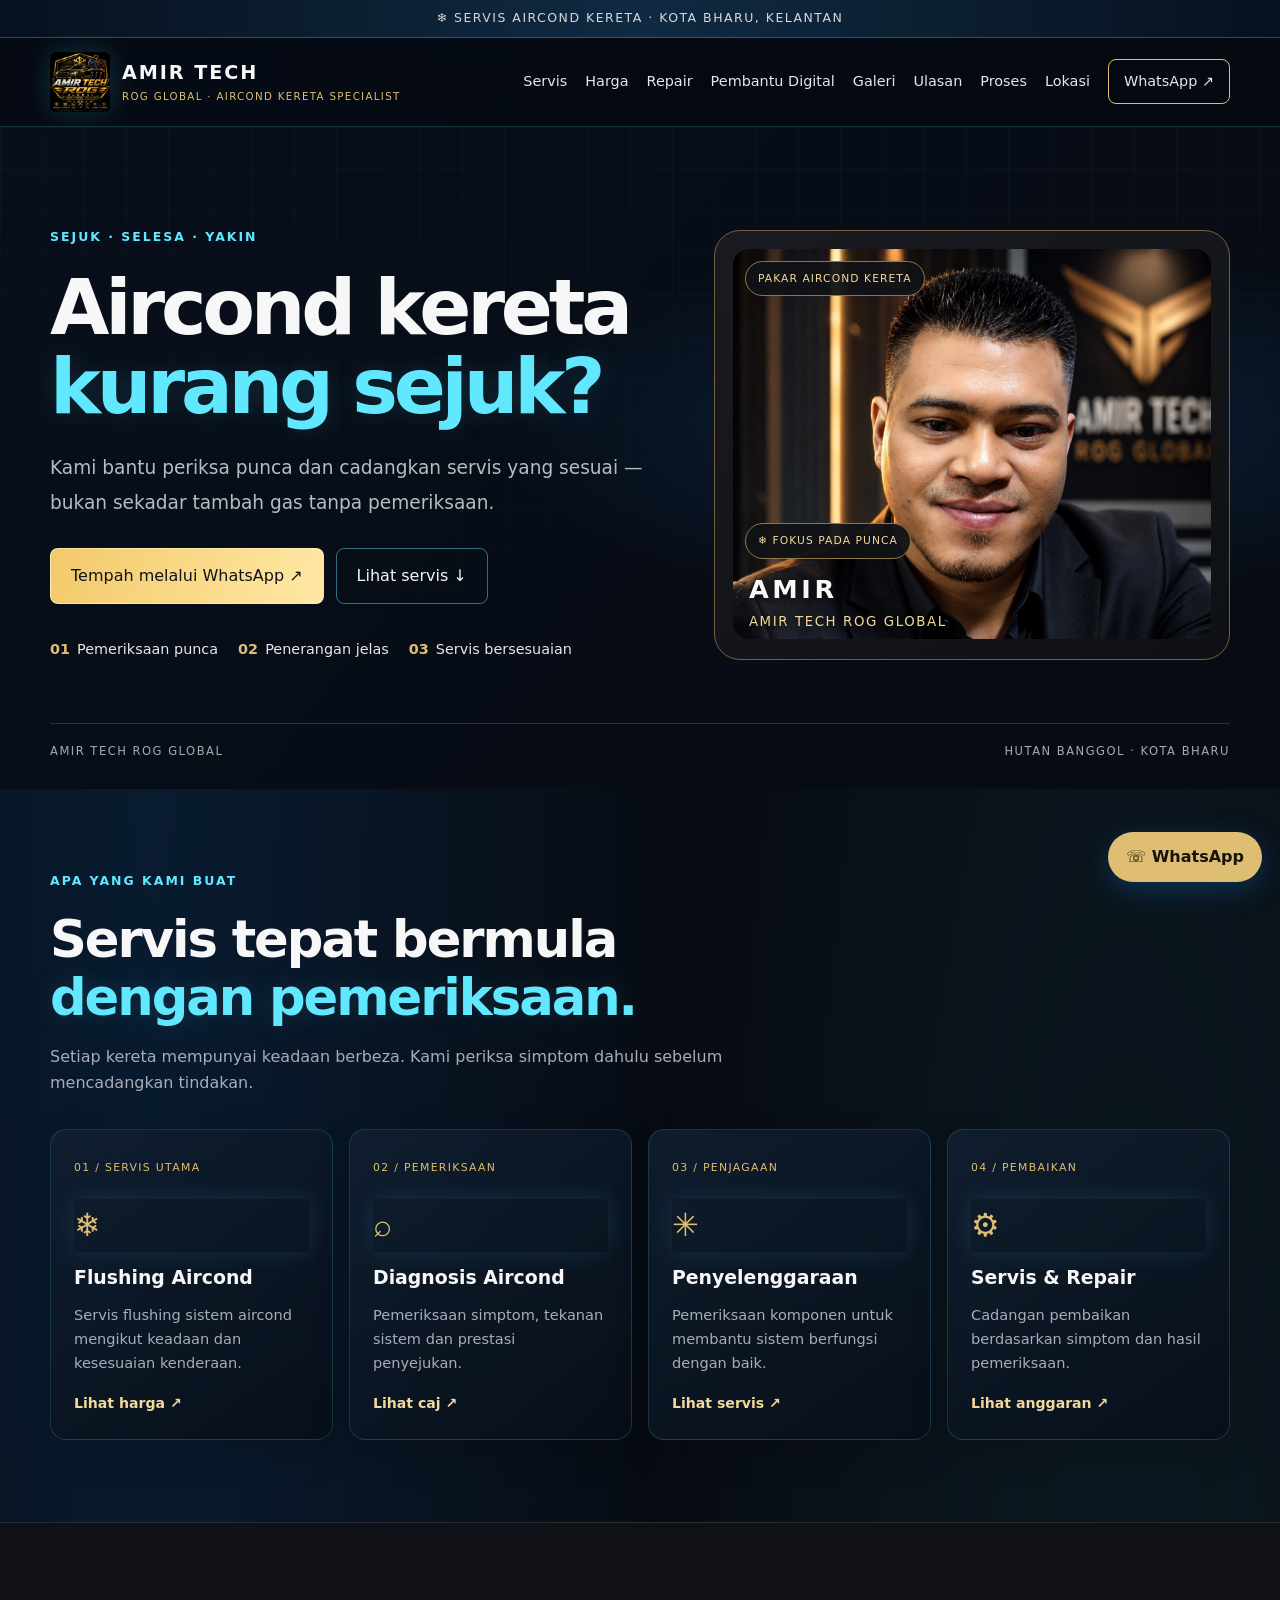
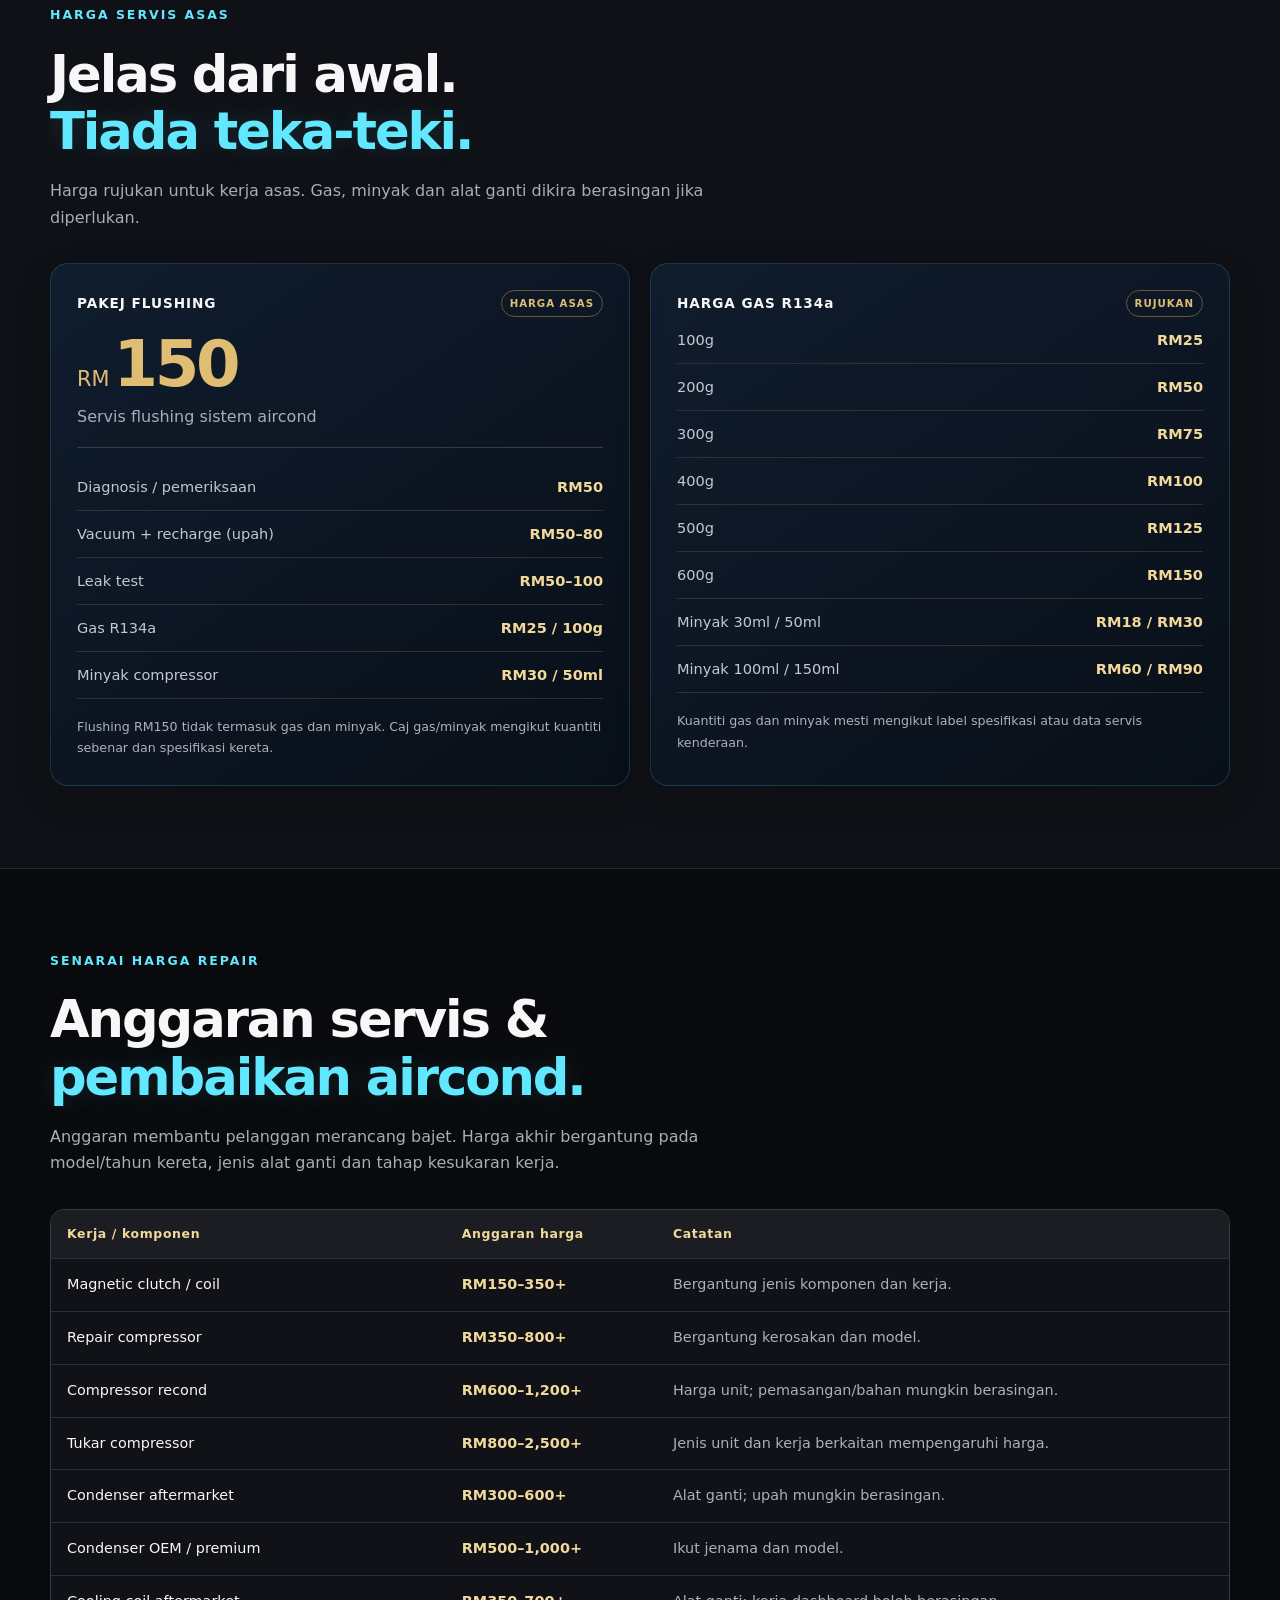
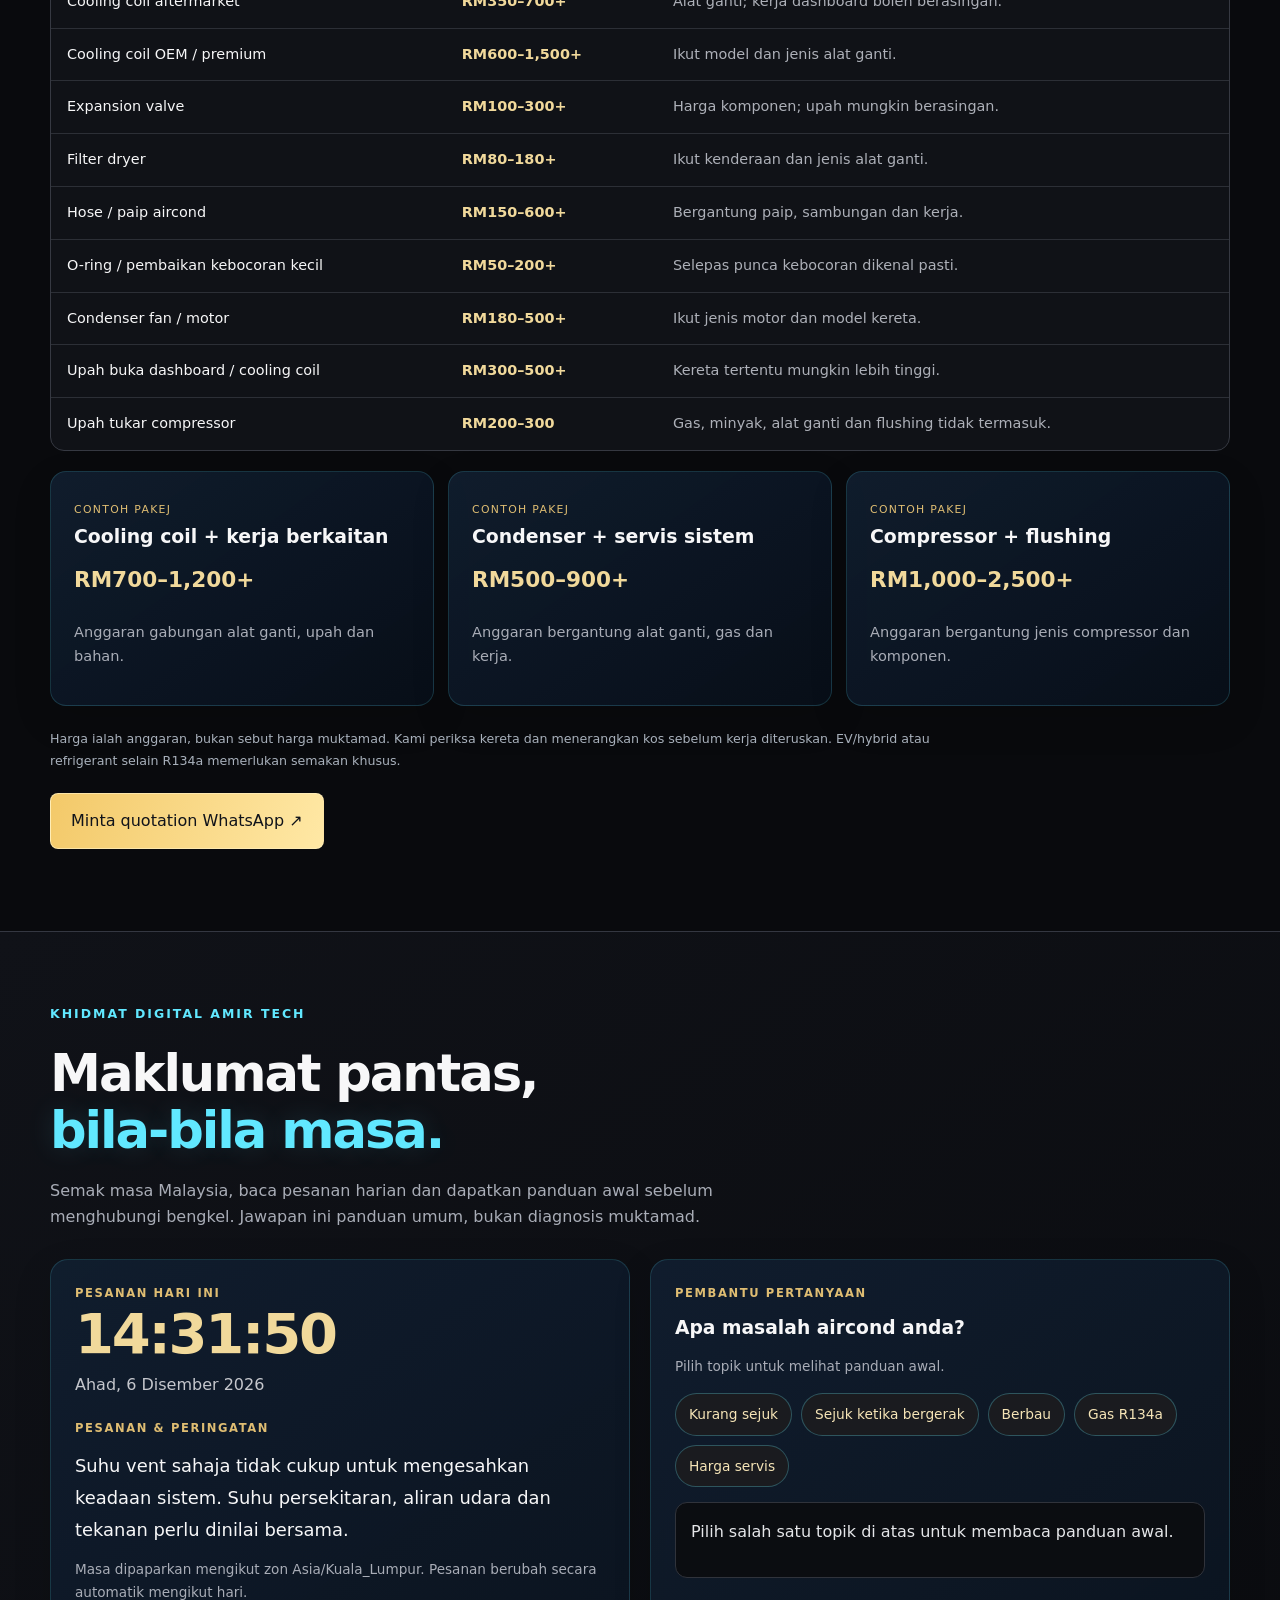
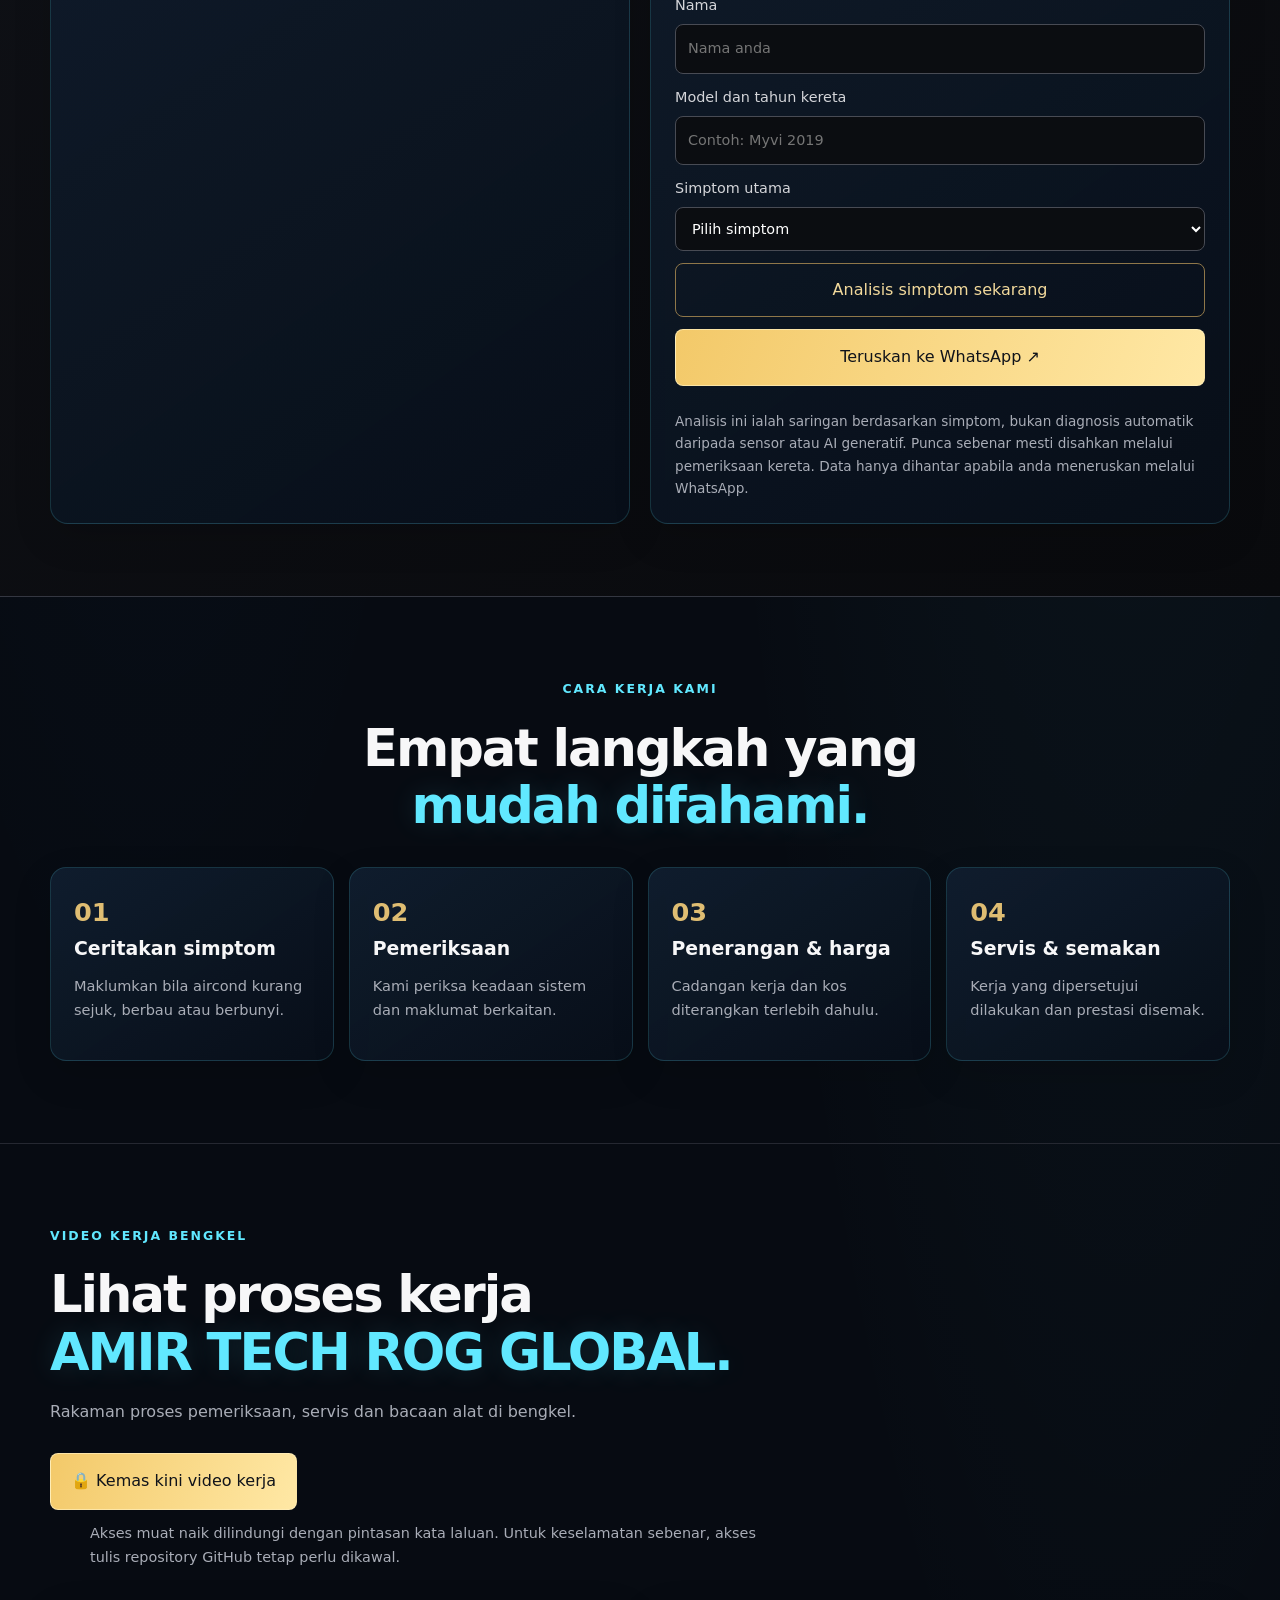
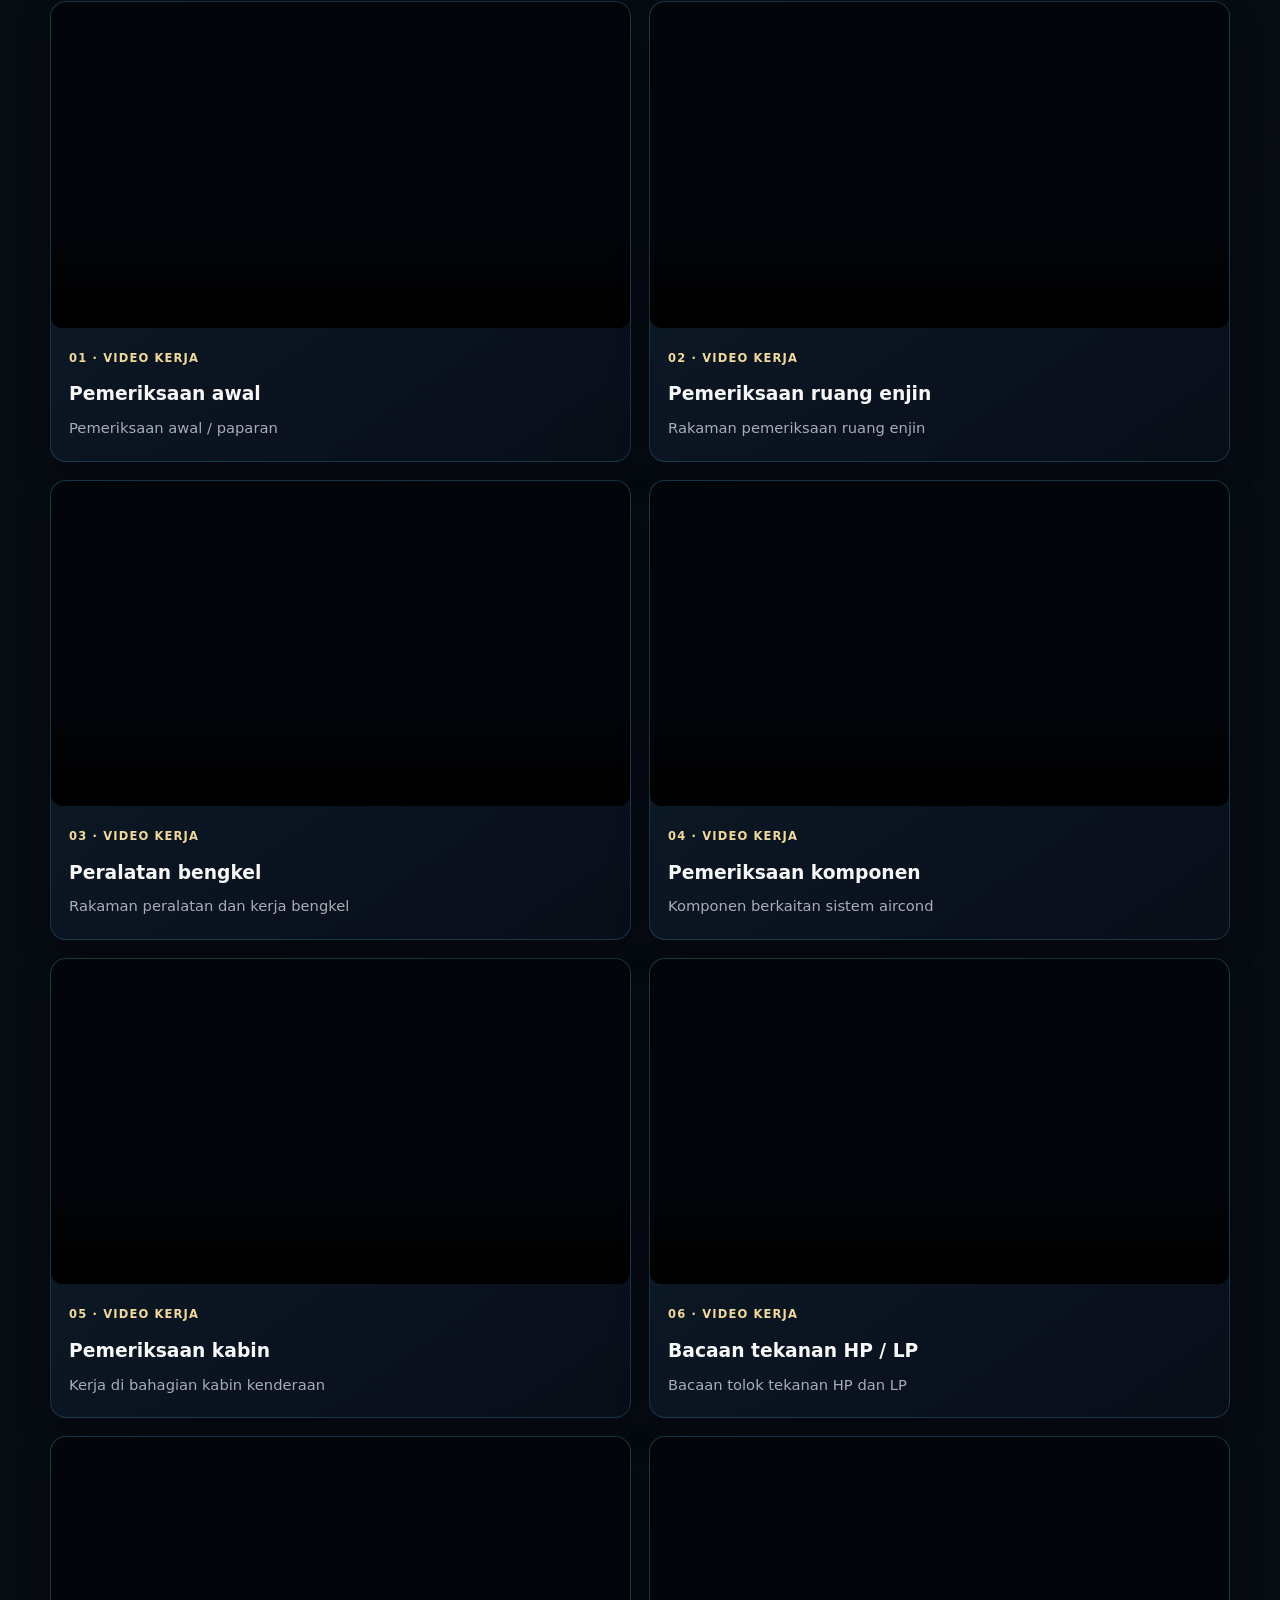
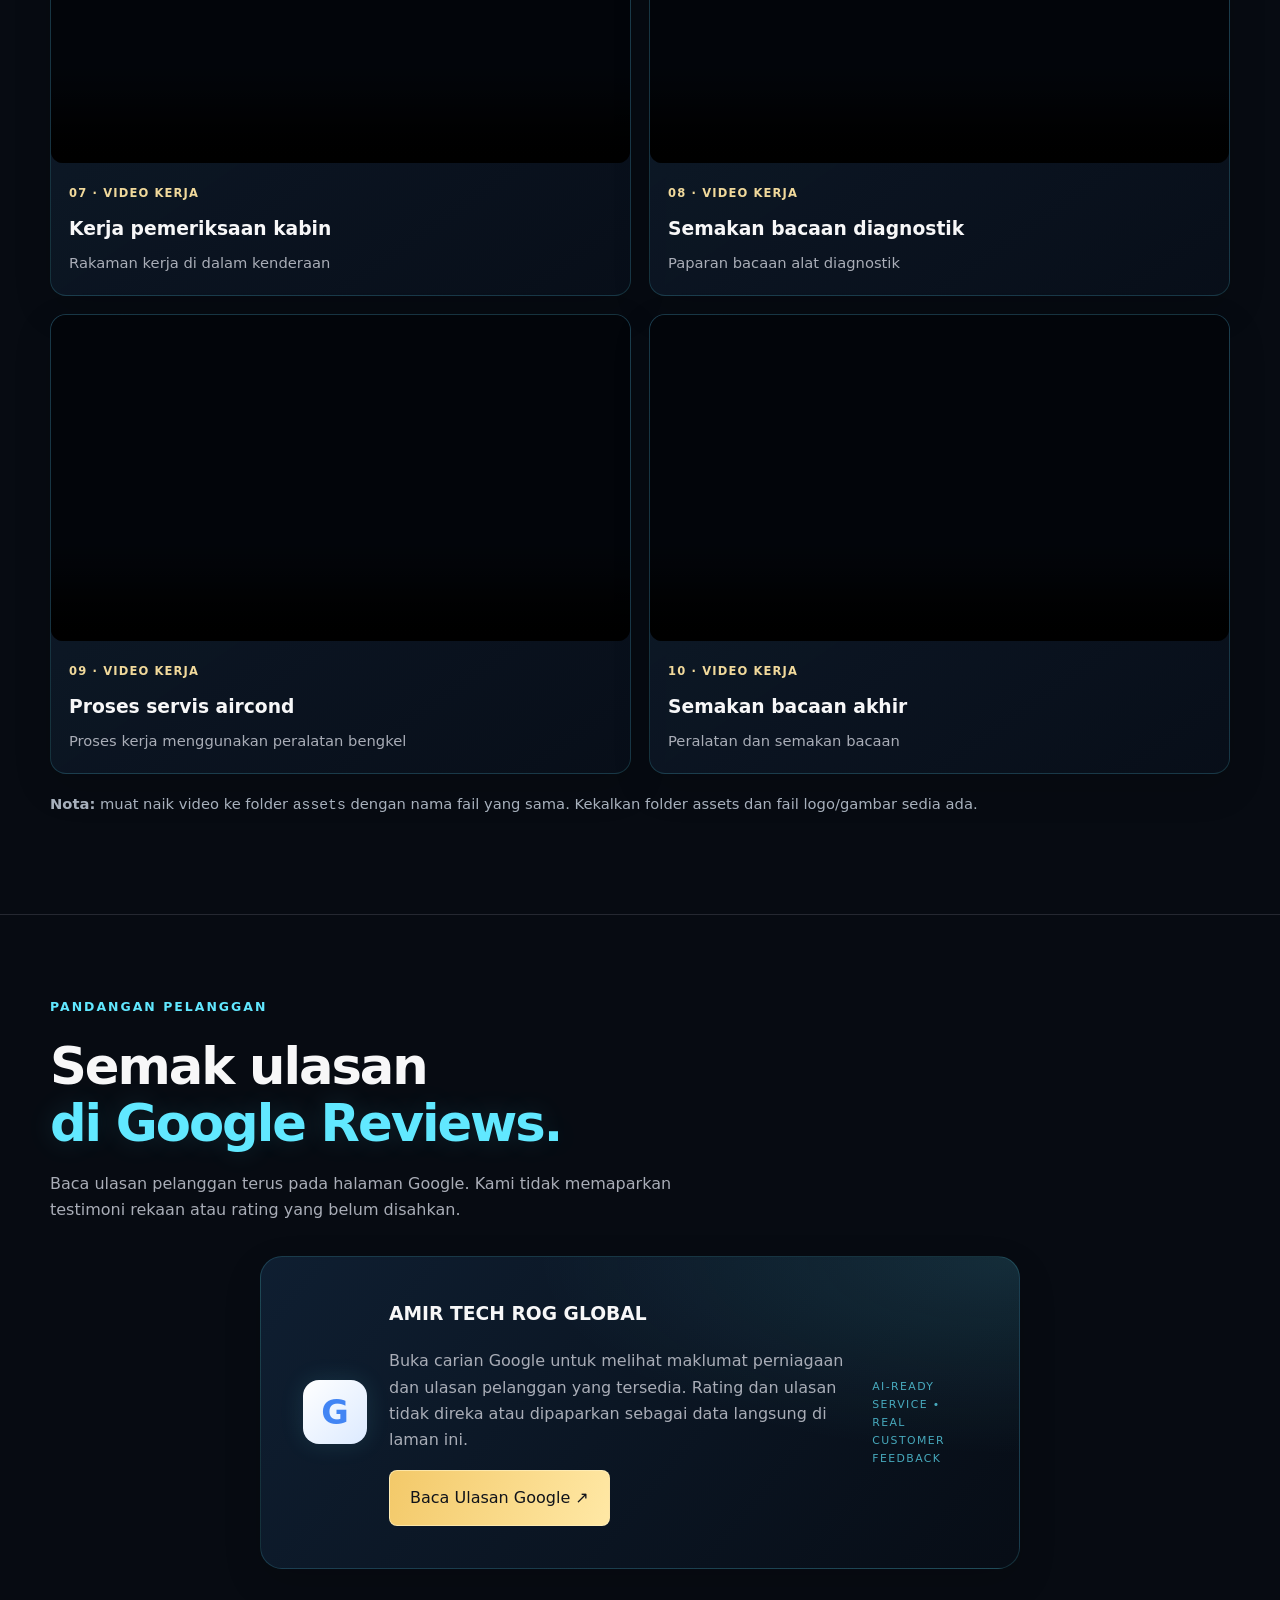
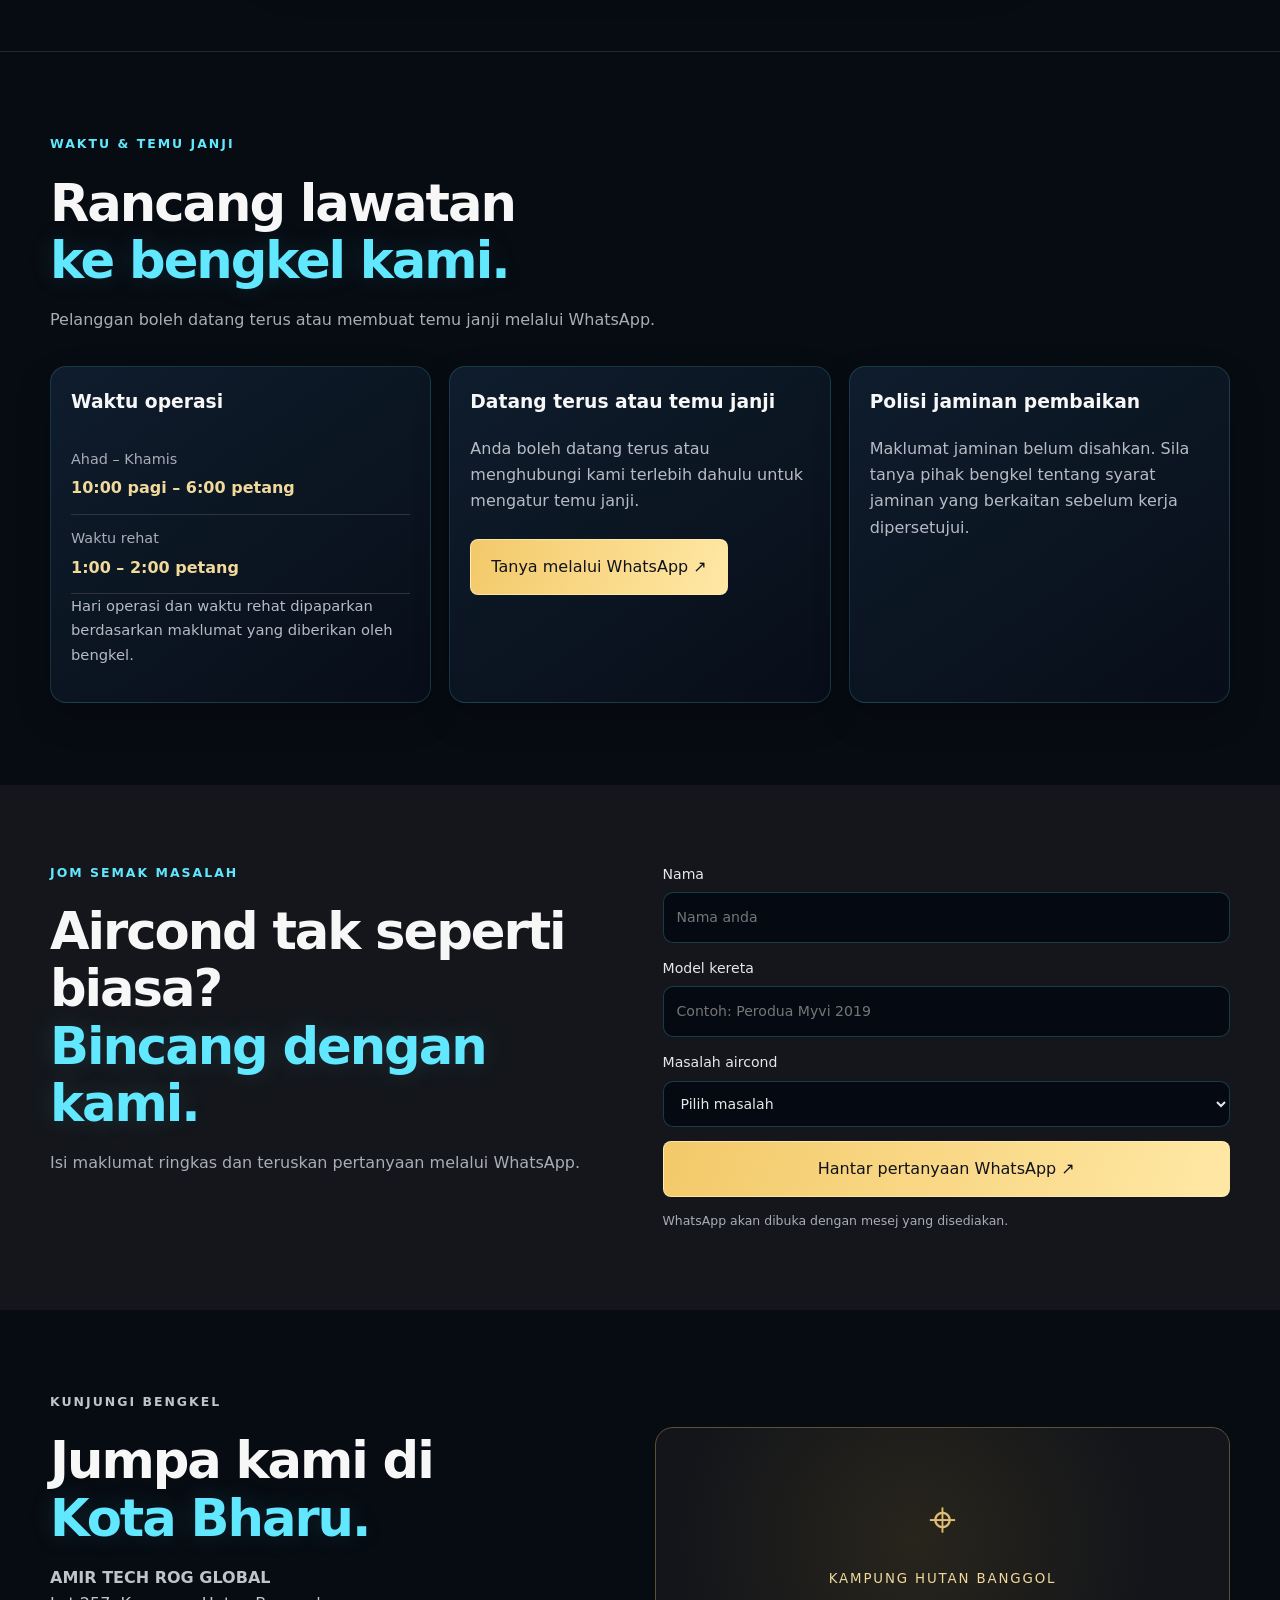
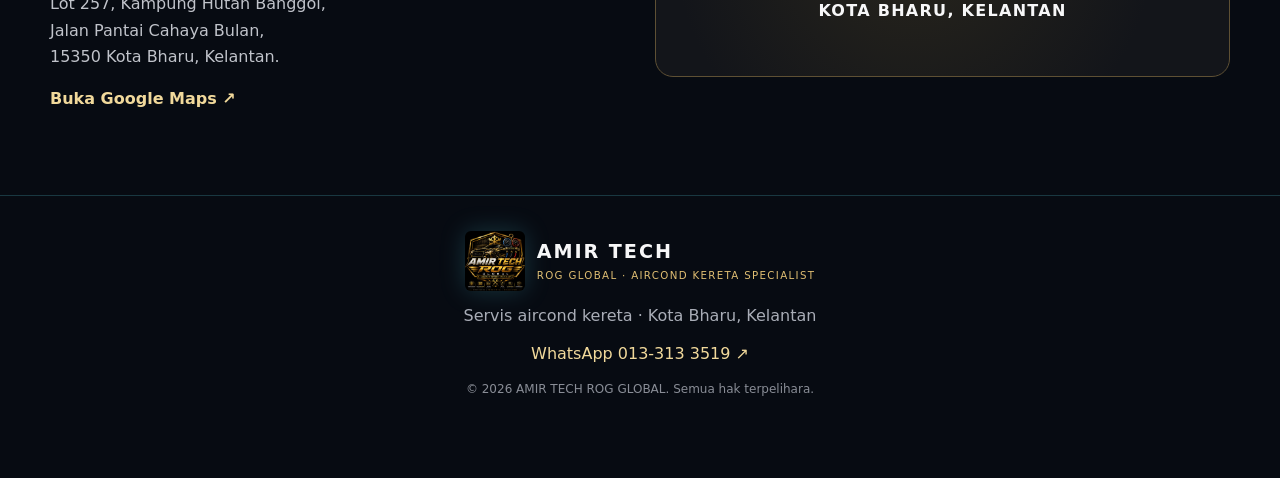
==== commit 7b2b6818: "Add files via upload" ====
--- a/amir-tech-rog-global-ai-moden.html
+++ b/amir-tech-rog-global-ai-moden.html
@@ -1,118 +1,118 @@
-<!doctype html>
-<html lang="ms">
-<head>
-<meta charset="utf-8">
-<meta name="viewport" content="width=device-width,initial-scale=1">
-<meta name="theme-color" content="#0b0b0c">
-<meta name="description" content="AMIR TECH ROG GLOBAL — servis dan repair aircond kereta di Kampung Hutan Banggol, Kota Bharu, Kelantan.">
-<meta property="og:title" content="AMIR TECH ROG GLOBAL | Aircond Kereta Specialist">
-<meta property="og:description" content="Pakar servis aircond kereta di Kota Bharu, Kelantan.">
-<meta property="og:image" content="assets/amir-tech-logo.jpg">
-<meta name="google-site-verification" content="zipR3ADDXiovTq2kh4SINU-jPXXN2PNxSLpZ9P4Yr-Q">
-<title>AMIR TECH ROG GLOBAL | Aircond Kereta Specialist</title>
-<link rel="icon" href="./assets/favicon.svg" type="image/svg+xml">
-<link rel="stylesheet" href="./styles.css">
-<script type="application/ld+json">{"@context":"https://schema.org","@type":"AutoRepair","name":"AMIR TECH ROG GLOBAL","telephone":"+60133133519","address":{"@type":"PostalAddress","streetAddress":"Lot 257, Kampung Hutan Banggol, Jalan Pantai Cahaya Bulan","addressLocality":"Kota Bharu","addressRegion":"Kelantan","postalCode":"15350","addressCountry":"MY"}}</script>
-
-<style id="amir-ai-modern-upgrade">
-:root{color-scheme:dark;--ai-cyan:#61e8ff;--ai-blue:#168bff;--ai-gold:#f3c969;--ai-panel:rgba(13,25,43,.78)}
-html{scroll-behavior:smooth;scroll-padding-top:88px}
-body{background:radial-gradient(ellipse at 12% 5%,rgba(22,139,255,.13),transparent 34%),radial-gradient(ellipse at 88% 24%,rgba(97,232,255,.08),transparent 32%),#070b12}
-.topline{letter-spacing:.12em;background:linear-gradient(90deg,#07111f,#102a42,#07111f);border-bottom:1px solid rgba(97,232,255,.28)}
-.header{backdrop-filter:blur(18px);background:rgba(5,10,18,.88);border-bottom:1px solid rgba(97,232,255,.18)}
-.brand img{filter:drop-shadow(0 0 12px rgba(97,232,255,.18))}
-nav a{transition:color .2s ease,background .2s ease,transform .2s ease}nav a:hover{color:var(--ai-cyan);transform:translateY(-1px)}
-.hero{position:relative;overflow:hidden;background:radial-gradient(ellipse at 78% 45%,rgba(22,139,255,.16),transparent 36%),linear-gradient(135deg,rgba(7,15,27,.98),rgba(7,11,18,.98))}
-.hero:before{content:"";position:absolute;inset:0;pointer-events:none;background-image:linear-gradient(rgba(97,232,255,.035) 1px,transparent 1px),linear-gradient(90deg,rgba(97,232,255,.035) 1px,transparent 1px);background-size:42px 42px;mask-image:linear-gradient(to bottom,black,transparent 88%)}
-.hero-grid,.hero-foot{position:relative;z-index:1}.eyebrow{color:var(--ai-cyan);letter-spacing:.16em}.hero h1 em,h2 em{color:var(--ai-cyan);text-shadow:0 0 28px rgba(97,232,255,.14)}
-.btn{transition:transform .2s ease,box-shadow .2s ease,border-color .2s ease}.btn:hover{transform:translateY(-2px);box-shadow:0 10px 32px rgba(22,139,255,.16)}.btn.gold{background:linear-gradient(110deg,#f3c969,#ffe8a5);color:#10131a;border:1px solid rgba(255,240,190,.7)}.btn.outline{border-color:rgba(97,232,255,.45)}
-.section,.live-tools,.contact,.location{position:relative}.section:target{animation:aiFocus 1.1s ease}@keyframes aiFocus{0%{box-shadow:inset 0 0 0 1px rgba(97,232,255,.5)}100%{box-shadow:inset 0 0 0 1px transparent}}
-.cards article,.pricecard,.package,.live-card,.operation-card,.video-card,.review-panel,.steps article{border:1px solid rgba(97,232,255,.16);background:linear-gradient(145deg,rgba(17,31,49,.88),rgba(8,15,25,.94));box-shadow:0 14px 38px rgba(0,0,0,.14);transition:transform .22s ease,border-color .22s ease,box-shadow .22s ease}
-.cards article:hover,.pricecard:hover,.package:hover,.operation-card:hover,.video-card:hover,.steps article:hover{transform:translateY(-4px);border-color:rgba(97,232,255,.42);box-shadow:0 18px 42px rgba(0,0,0,.24)}
-.ico,.review-mark{box-shadow:0 0 24px rgba(97,232,255,.12)}input,select,textarea{background:rgba(4,10,18,.88);border:1px solid rgba(97,232,255,.22);border-radius:10px;color:inherit}input:focus,select:focus,textarea:focus{outline:2px solid rgba(97,232,255,.52);outline-offset:1px}
-.assist-options button{border:1px solid rgba(97,232,255,.28);transition:background .2s ease,border-color .2s ease}.assist-options button:hover{border-color:var(--ai-cyan);background:rgba(22,139,255,.12)}
-.reviews-section .review-panel{position:relative;overflow:hidden;border-radius:22px;background:radial-gradient(ellipse at 100% 0%,rgba(97,232,255,.13),transparent 45%),linear-gradient(130deg,rgba(15,31,50,.98),rgba(7,13,22,.98));padding:clamp(22px,4vw,42px)}.reviews-section .review-panel:after{content:"AI-READY SERVICE • REAL CUSTOMER FEEDBACK";display:block;margin-top:22px;color:rgba(97,232,255,.7);font-size:.68rem;letter-spacing:.13em}.reviews-section .review-mark{display:grid;place-items:center;border-radius:16px;background:linear-gradient(135deg,#fff,#dceaff);color:#4285f4;font-size:2.1rem;font-weight:900;width:64px;height:64px;flex-shrink:0}
-.video-card video{width:100%;display:block;background:#02050a;border-radius:12px}.gallery-note,.price-note,.upload-help{color:rgba(230,241,255,.72)}.floatwa{box-shadow:0 8px 28px rgba(22,139,255,.25)}footer{border-top:1px solid rgba(97,232,255,.2)}
-@media(prefers-reduced-motion:reduce){html{scroll-behavior:auto}*,*:before,*:after{animation-duration:.01ms!important;transition-duration:.01ms!important;scroll-behavior:auto!important}}
-</style>
-
-</head>
-<body>
-<div class="topline">❄ SERVIS AIRCOND KERETA · KOTA BHARU, KELANTAN</div>
-<header class="header">
-<a class="brand" href="#home"><img src="./assets/amir-tech-logo.jpg" alt="Logo Amir Tech" onerror="this.style.display='none'"><span><b>AMIR TECH</b><small>ROG GLOBAL · AIRCOND KERETA SPECIALIST</small></span></a>
-<button class="menu" id="menuToggle" type="button" aria-label="Buka menu" aria-controls="nav" aria-expanded="false">☰ <span>MENU</span></button>
-<nav id="nav" aria-label="Menu utama"><a href="#servis">Servis</a><a href="#harga">Harga</a><a href="#repair">Repair</a><a href="#pembantu-digital">Pembantu Digital</a><a href="#galeri">Galeri</a><a href="#ulasan">Ulasan</a><a href="#proses">Proses</a><a href="#lokasi">Lokasi</a><a class="navbtn" href="https://wa.me/60133133519" target="_blank" rel="noopener">WhatsApp ↗</a></nav>
-</header>
-<main id="home">
-<section class="hero"><div class="hero-grid"><div><p class="eyebrow">SEJUK · SELESA · YAKIN</p><h1>Aircond kereta<br><em>kurang sejuk?</em></h1><p class="lead">Kami bantu periksa punca dan cadangkan servis yang sesuai — bukan sekadar tambah gas tanpa pemeriksaan.</p><div class="actions"><a class="btn gold" href="https://wa.me/60133133519?text=Assalamualaikum%2C%20saya%20nak%20bertanya%20tentang%20servis%20aircond%20kereta." target="_blank" rel="noopener">Tempah melalui WhatsApp ↗</a><a class="btn outline" href="#servis">Lihat servis ↓</a></div><div class="trust"><span><b>01</b> Pemeriksaan punca</span><span><b>02</b> Penerangan jelas</span><span><b>03</b> Servis bersesuaian</span></div></div><div class="art owner-art"><div class="owner-photo"><img src="./assets/amir-portrait.jpg" alt="Pemilik AMIR TECH ROG GLOBAL" onerror="this.parentElement.classList.add('no-photo')"></div><div class="art-tag top">PAKAR AIRCOND KERETA</div><div class="art-tag bottom">❄ FOKUS PADA PUNCA</div><div class="owner-caption"><span>AMIR</span><small>AMIR TECH ROG GLOBAL</small></div></div></div><div class="hero-foot"><span>AMIR TECH ROG GLOBAL</span><span>HUTAN BANGGOL · KOTA BHARU</span></div></section>
-<section class="section" id="servis"><div class="heading"><p class="eyebrow">APA YANG KAMI BUAT</p><h2>Servis tepat bermula<br><em>dengan pemeriksaan.</em></h2><p>Setiap kereta mempunyai keadaan berbeza. Kami periksa simptom dahulu sebelum mencadangkan tindakan.</p></div><div class="cards"><article><small>01 / SERVIS UTAMA</small><div class="ico">❄</div><h3>Flushing Aircond</h3><p>Servis flushing sistem aircond mengikut keadaan dan kesesuaian kenderaan.</p><a href="#harga">Lihat harga ↗</a></article><article><small>02 / PEMERIKSAAN</small><div class="ico">⌕</div><h3>Diagnosis Aircond</h3><p>Pemeriksaan simptom, tekanan sistem dan prestasi penyejukan.</p><a href="#harga">Lihat caj ↗</a></article><article><small>03 / PENJAGAAN</small><div class="ico">✳</div><h3>Penyelenggaraan</h3><p>Pemeriksaan komponen untuk membantu sistem berfungsi dengan baik.</p><a href="#repair">Lihat servis ↗</a></article><article><small>04 / PEMBAIKAN</small><div class="ico">⚙</div><h3>Servis & Repair</h3><p>Cadangan pembaikan berdasarkan simptom dan hasil pemeriksaan.</p><a href="#repair">Lihat anggaran ↗</a></article></div></section>
-<section class="section pricing" id="harga"><div class="heading"><p class="eyebrow">HARGA SERVIS ASAS</p><h2>Jelas dari awal.<br><em>Tiada teka-teki.</em></h2><p>Harga rujukan untuk kerja asas. Gas, minyak dan alat ganti dikira berasingan jika diperlukan.</p></div><div class="price-grid"><div class="pricecard"><div class="label">PAKEJ FLUSHING <span>HARGA ASAS</span></div><div class="price">RM<strong>150</strong></div><p>Servis flushing sistem aircond</p><hr><div class="row"><span>Diagnosis / pemeriksaan</span><b>RM50</b></div><div class="row"><span>Vacuum + recharge (upah)</span><b>RM50–80</b></div><div class="row"><span>Leak test</span><b>RM50–100</b></div><div class="row"><span>Gas R134a</span><b>RM25 / 100g</b></div><div class="row"><span>Minyak compressor</span><b>RM30 / 50ml</b></div><small>Flushing RM150 tidak termasuk gas dan minyak. Caj gas/minyak mengikut kuantiti sebenar dan spesifikasi kereta.</small></div><div class="pricecard secondary-card"><div class="label">HARGA GAS R134a <span>RUJUKAN</span></div><div class="row"><span>100g</span><b>RM25</b></div><div class="row"><span>200g</span><b>RM50</b></div><div class="row"><span>300g</span><b>RM75</b></div><div class="row"><span>400g</span><b>RM100</b></div><div class="row"><span>500g</span><b>RM125</b></div><div class="row"><span>600g</span><b>RM150</b></div><div class="row"><span>Minyak 30ml / 50ml</span><b>RM18 / RM30</b></div><div class="row"><span>Minyak 100ml / 150ml</span><b>RM60 / RM90</b></div><small>Kuantiti gas dan minyak mesti mengikut label spesifikasi atau data servis kenderaan.</small></div></div></section>
-<section class="section repair-section" id="repair"><div class="heading"><p class="eyebrow">SENARAI HARGA REPAIR</p><h2>Anggaran servis &<br><em>pembaikan aircond.</em></h2><p>Anggaran membantu pelanggan merancang bajet. Harga akhir bergantung pada model/tahun kereta, jenis alat ganti dan tahap kesukaran kerja.</p></div><div class="table-wrap"><table><thead><tr><th>Kerja / komponen</th><th>Anggaran harga</th><th>Catatan</th></tr></thead><tbody>
-<tr><td>Magnetic clutch / coil</td><td>RM150–350+</td><td>Bergantung jenis komponen dan kerja.</td></tr><tr><td>Repair compressor</td><td>RM350–800+</td><td>Bergantung kerosakan dan model.</td></tr><tr><td>Compressor recond</td><td>RM600–1,200+</td><td>Harga unit; pemasangan/bahan mungkin berasingan.</td></tr><tr><td>Tukar compressor</td><td>RM800–2,500+</td><td>Jenis unit dan kerja berkaitan mempengaruhi harga.</td></tr><tr><td>Condenser aftermarket</td><td>RM300–600+</td><td>Alat ganti; upah mungkin berasingan.</td></tr><tr><td>Condenser OEM / premium</td><td>RM500–1,000+</td><td>Ikut jenama dan model.</td></tr><tr><td>Cooling coil aftermarket</td><td>RM350–700+</td><td>Alat ganti; kerja dashboard boleh berasingan.</td></tr><tr><td>Cooling coil OEM / premium</td><td>RM600–1,500+</td><td>Ikut model dan jenis alat ganti.</td></tr><tr><td>Expansion valve</td><td>RM100–300+</td><td>Harga komponen; upah mungkin berasingan.</td></tr><tr><td>Filter dryer</td><td>RM80–180+</td><td>Ikut kenderaan dan jenis alat ganti.</td></tr><tr><td>Hose / paip aircond</td><td>RM150–600+</td><td>Bergantung paip, sambungan dan kerja.</td></tr><tr><td>O-ring / pembaikan kebocoran kecil</td><td>RM50–200+</td><td>Selepas punca kebocoran dikenal pasti.</td></tr><tr><td>Condenser fan / motor</td><td>RM180–500+</td><td>Ikut jenis motor dan model kereta.</td></tr><tr><td>Upah buka dashboard / cooling coil</td><td>RM300–500+</td><td>Kereta tertentu mungkin lebih tinggi.</td></tr><tr><td>Upah tukar compressor</td><td>RM200–300</td><td>Gas, minyak, alat ganti dan flushing tidak termasuk.</td></tr>
-</tbody></table></div><div class="package-grid"><article class="package"><small>CONTOH PAKEJ</small><h3>Cooling coil + kerja berkaitan</h3><p class="package-price">RM700–1,200+</p><p>Anggaran gabungan alat ganti, upah dan bahan.</p></article><article class="package"><small>CONTOH PAKEJ</small><h3>Condenser + servis sistem</h3><p class="package-price">RM500–900+</p><p>Anggaran bergantung alat ganti, gas dan kerja.</p></article><article class="package"><small>CONTOH PAKEJ</small><h3>Compressor + flushing</h3><p class="package-price">RM1,000–2,500+</p><p>Anggaran bergantung jenis compressor dan komponen.</p></article></div><p class="price-note">Harga ialah anggaran, bukan sebut harga muktamad. Kami periksa kereta dan menerangkan kos sebelum kerja diteruskan. EV/hybrid atau refrigerant selain R134a memerlukan semakan khusus.</p><a class="btn gold" href="https://wa.me/60133133519?text=Assalamualaikum%2C%20saya%20nak%20quotation%20servis%20atau%20repair%20aircond.%20Model%20kereta%3A%20" target="_blank" rel="noopener">Minta quotation WhatsApp ↗</a></section>
-<section class="live-tools" id="pembantu-digital"><div class="live-head"><p class="eyebrow">KHIDMAT DIGITAL AMIR TECH</p><h2>Maklumat pantas,<br><em>bila-bila masa.</em></h2><p>Semak masa Malaysia, baca pesanan harian dan dapatkan panduan awal sebelum menghubungi bengkel. Jawapan ini panduan umum, bukan diagnosis muktamad.</p></div><div class="live-grid">
-<article class="live-card"><div class="live-tag" id="liveDayLabel">Pesanan Hari Ini</div><div class="live-clock" id="liveClock">--:--:--</div><div class="live-date" id="liveDate">Memuatkan tarikh Malaysia…</div><div class="live-tag">Pesanan & peringatan</div><p class="live-message" id="liveMessage">Semoga urusan anda dipermudahkan.</p><p class="live-note">Masa dipaparkan mengikut zon Asia/Kuala_Lumpur. Pesanan berubah secara automatik mengikut hari.</p></article>
-<article class="live-card"><div class="live-tag">Pembantu pertanyaan</div><h3 class="assistant-title">Apa masalah aircond anda?</h3><p class="live-note">Pilih topik untuk melihat panduan awal.</p><div class="assist-options"><button type="button" data-assist="kurang">Kurang sejuk</button><button type="button" data-assist="idle">Sejuk ketika bergerak</button><button type="button" data-assist="bau">Berbau</button><button type="button" data-assist="gas">Gas R134a</button><button type="button" data-assist="harga">Harga servis</button></div><div class="assist-answer" id="assistAnswer" aria-live="polite">Pilih salah satu topik di atas untuk membaca panduan awal.</div>
-<form class="assist-form" id="assistForm"><label>Nama<input id="assistName" name="name" autocomplete="name" placeholder="Nama anda" required></label><label>Model dan tahun kereta<input id="assistCar" name="car" placeholder="Contoh: Myvi 2019" required></label><label>Simptom utama<select id="assistIssue" name="issue" required><option value="">Pilih simptom</option><option>Kurang sejuk sepanjang masa</option><option>Sejuk ketika memandu sahaja</option><option>Langsung tidak sejuk</option><option>Sejuk sekejap kemudian panas</option><option>Kipas blower perlahan / tiada angin</option><option>Compressor tidak hidup / tidak engage</option><option>Aircond sejuk waktu malam sahaja</option><option>Aircond sejuk sebelah sahaja</option><option>Paip atau evaporator berais</option><option>Aircond berair dalam kabin</option><option>Aircond berbau</option><option>Bunyi luar biasa</option><option>Nak buat flushing / servis</option><option>Lain-lain / perlukan pemeriksaan</option></select></label><button class="btn outline" id="runDiagnosis" type="button">Analisis simptom sekarang</button><div class="diagnosis-result" id="diagnosisResult" aria-live="polite" role="status">Isi model kereta dan pilih simptom, kemudian tekan “Analisis simptom sekarang”. Saya akan paparkan punca yang mungkin serta perkara yang patut diperiksa.</div><button class="btn gold" type="submit">Teruskan ke WhatsApp ↗</button><small class="live-note">Analisis ini ialah saringan berdasarkan simptom, bukan diagnosis automatik daripada sensor atau AI generatif. Punca sebenar mesti disahkan melalui pemeriksaan kereta. Data hanya dihantar apabila anda meneruskan melalui WhatsApp.</small></form></article></div></section>
-<section class="section" id="proses"><div class="heading center"><p class="eyebrow">CARA KERJA KAMI</p><h2>Empat langkah yang<br><em>mudah difahami.</em></h2></div><div class="steps"><article><b>01</b><h3>Ceritakan simptom</h3><p>Maklumkan bila aircond kurang sejuk, berbau atau berbunyi.</p></article><article><b>02</b><h3>Pemeriksaan</h3><p>Kami periksa keadaan sistem dan maklumat berkaitan.</p></article><article><b>03</b><h3>Penerangan & harga</h3><p>Cadangan kerja dan kos diterangkan terlebih dahulu.</p></article><article><b>04</b><h3>Servis & semakan</h3><p>Kerja yang dipersetujui dilakukan dan prestasi disemak.</p></article></div></section>
-
-<section class="section v5-section" id="galeri">
-  <div class="heading"><p class="eyebrow">VIDEO KERJA BENGKEL</p><h2>Lihat proses kerja<br><em>AMIR TECH ROG GLOBAL.</em></h2><p>Rakaman proses pemeriksaan, servis dan bacaan alat di bengkel.</p><button type="button" class="btn gold video-upload-btn" id="openVideoAdmin">🔒 Kemas kini video kerja</button><p class="upload-help">Akses muat naik dilindungi dengan pintasan kata laluan. Untuk keselamatan sebenar, akses tulis repository GitHub tetap perlu dikawal.</p><div class="video-admin-panel" id="videoAdminPanel" hidden><label for="videoAdminPassword">Kata laluan kemas kini</label><input id="videoAdminPassword" type="password" autocomplete="current-password" placeholder="Masukkan kata laluan"><button type="button" class="btn gold" id="unlockVideoUpload">Buka muat naik video</button><p class="video-admin-message" id="videoAdminMessage" role="status"></p><p class="upload-help">Selepas masuk GitHub: pilih video MP4 dalam folder assets, pastikan nama fail sama seperti dalam senarai di bawah, kemudian tekan Commit changes.</p><p class="video-file-list">Nama fail yang digunakan: 454840.mp4, 454677.mp4, 454818.mp4, 454529.mp4, 454520.mp4, 446822.mp4, 446814.mp4, 446808.mp4, 440312.mp4, 440339.mp4.</p></div></div>
-  <div class="video-grid">
-<article class="video-card"><video controls preload="metadata" playsinline poster="./assets/hero-workshop.svg"><source src="./assets/454840.mp4" type="video/mp4">Pelayar anda tidak menyokong video.</video><div class="video-copy"><span>01 · VIDEO KERJA</span><h3>Pemeriksaan awal</h3><p>Pemeriksaan awal / paparan</p></div></article>
-<article class="video-card"><video controls preload="metadata" playsinline poster="./assets/hero-workshop.svg"><source src="./assets/454677.mp4" type="video/mp4">Pelayar anda tidak menyokong video.</video><div class="video-copy"><span>02 · VIDEO KERJA</span><h3>Pemeriksaan ruang enjin</h3><p>Rakaman pemeriksaan ruang enjin</p></div></article>
-<article class="video-card"><video controls preload="metadata" playsinline poster="./assets/hero-workshop.svg"><source src="./assets/454818.mp4" type="video/mp4">Pelayar anda tidak menyokong video.</video><div class="video-copy"><span>03 · VIDEO KERJA</span><h3>Peralatan bengkel</h3><p>Rakaman peralatan dan kerja bengkel</p></div></article>
-<article class="video-card"><video controls preload="metadata" playsinline poster="./assets/hero-workshop.svg"><source src="./assets/454529.mp4" type="video/mp4">Pelayar anda tidak menyokong video.</video><div class="video-copy"><span>04 · VIDEO KERJA</span><h3>Pemeriksaan komponen</h3><p>Komponen berkaitan sistem aircond</p></div></article>
-<article class="video-card"><video controls preload="metadata" playsinline poster="./assets/hero-workshop.svg"><source src="./assets/454520.mp4" type="video/mp4">Pelayar anda tidak menyokong video.</video><div class="video-copy"><span>05 · VIDEO KERJA</span><h3>Pemeriksaan kabin</h3><p>Kerja di bahagian kabin kenderaan</p></div></article>
-<article class="video-card"><video controls preload="metadata" playsinline poster="./assets/hero-workshop.svg"><source src="./assets/446822.mp4" type="video/mp4">Pelayar anda tidak menyokong video.</video><div class="video-copy"><span>06 · VIDEO KERJA</span><h3>Bacaan tekanan HP / LP</h3><p>Bacaan tolok tekanan HP dan LP</p></div></article>
-<article class="video-card"><video controls preload="metadata" playsinline poster="./assets/hero-workshop.svg"><source src="./assets/446814.mp4" type="video/mp4">Pelayar anda tidak menyokong video.</video><div class="video-copy"><span>07 · VIDEO KERJA</span><h3>Kerja pemeriksaan kabin</h3><p>Rakaman kerja di dalam kenderaan</p></div></article>
-<article class="video-card"><video controls preload="metadata" playsinline poster="./assets/hero-workshop.svg"><source src="./assets/446808.mp4" type="video/mp4">Pelayar anda tidak menyokong video.</video><div class="video-copy"><span>08 · VIDEO KERJA</span><h3>Semakan bacaan diagnostik</h3><p>Paparan bacaan alat diagnostik</p></div></article>
-<article class="video-card"><video controls preload="metadata" playsinline poster="./assets/hero-workshop.svg"><source src="./assets/440312.mp4" type="video/mp4">Pelayar anda tidak menyokong video.</video><div class="video-copy"><span>09 · VIDEO KERJA</span><h3>Proses servis aircond</h3><p>Proses kerja menggunakan peralatan bengkel</p></div></article>
-<article class="video-card"><video controls preload="metadata" playsinline poster="./assets/hero-workshop.svg"><source src="./assets/440339.mp4" type="video/mp4">Pelayar anda tidak menyokong video.</video><div class="video-copy"><span>10 · VIDEO KERJA</span><h3>Semakan bacaan akhir</h3><p>Peralatan dan semakan bacaan</p></div></article>
-</div><p class="gallery-note"><b>Nota:</b> muat naik video ke folder <code>assets</code> dengan nama fail yang sama. Kekalkan folder assets dan fail logo/gambar sedia ada.</p></section>
-<section class="section v5-section reviews-section" id="ulasan">
-  <div class="heading">
-    <p class="eyebrow">PANDANGAN PELANGGAN</p>
-    <h2>Semak ulasan<br><em>di Google Reviews.</em></h2>
-    <p>Baca ulasan pelanggan terus pada halaman Google. Kami tidak memaparkan testimoni rekaan atau rating yang belum disahkan.</p>
-  </div>
-  <div class="review-panel">
-    <div class="review-mark">G</div>
-    <div><h3>AMIR TECH ROG GLOBAL</h3><p>Buka carian Google untuk melihat maklumat perniagaan dan ulasan pelanggan yang tersedia. Rating dan ulasan tidak direka atau dipaparkan sebagai data langsung di laman ini.</p>
-      <a class="btn gold" href="https://www.google.com/search?q=amir+tech+rog+global&amp;oq=&amp;gs_lcrp=[base64]&amp;client=ms-android-honor&amp;sourceid=chrome-mobile&amp;source=chrome.ob&amp;ie=UTF-8#ebo=0&amp;mpd=~743902800429871050/customers/reviews" target="_blank" rel="noopener">Baca Ulasan Google ↗</a>
-    </div>
-  </div>
-</section>
-<section class="section v5-section operations-section" id="operasi">
-  <div class="heading">
-    <p class="eyebrow">WAKTU & TEMU JANJI</p>
-    <h2>Rancang lawatan<br><em>ke bengkel kami.</em></h2>
-    <p>Pelanggan boleh datang terus atau membuat temu janji melalui WhatsApp.</p>
-  </div>
-  <div class="operations-grid">
-    <article class="operation-card">
-      <h3>Waktu operasi</h3>
-      <div class="operation-row"><span>Ahad – Khamis</span><b>10:00 pagi – 6:00 petang</b></div>
-      <div class="operation-row"><span>Waktu rehat</span><b>1:00 – 2:00 petang</b></div>
-      <p class="muted-note">Hari operasi dan waktu rehat dipaparkan berdasarkan maklumat yang diberikan oleh bengkel.</p>
-    </article>
-    <article class="operation-card">
-      <h3>Datang terus atau temu janji</h3>
-      <p>Anda boleh datang terus atau menghubungi kami terlebih dahulu untuk mengatur temu janji.</p>
-      <a class="btn gold" href="https://wa.me/60133133519?text=Assalamualaikum%20AMIR%20TECH%20ROG%20GLOBAL.%20Saya%20ingin%20bertanya%20tentang%20temu%20janji%20servis%20aircond%20kereta." target="_blank" rel="noopener">Tanya melalui WhatsApp ↗</a>
-    </article>
-    <article class="operation-card warranty-card">
-      <h3>Polisi jaminan pembaikan</h3>
-      <p>Maklumat jaminan belum disahkan. Sila tanya pihak bengkel tentang syarat jaminan yang berkaitan sebelum kerja dipersetujui.</p>
-    </article>
-  </div>
-</section>
-
-<section class="contact" id="hubungi"><div><p class="eyebrow">JOM SEMAK MASALAH</p><h2>Aircond tak seperti biasa?<br><em>Bincang dengan kami.</em></h2><p>Isi maklumat ringkas dan teruskan pertanyaan melalui WhatsApp.</p></div><form id="quote"><label>Nama<input id="nama" required placeholder="Nama anda"></label><label>Model kereta<input id="kereta" required placeholder="Contoh: Perodua Myvi 2019"></label><label>Masalah aircond<select id="masalah" required><option value="" selected>Pilih masalah</option><option>Kurang sejuk</option><option>Sejuk ketika memandu sahaja</option><option>Berbau</option><option>Langsung tidak sejuk</option><option>Nak buat flushing</option><option>Nak repair / tukar komponen</option><option>Lain-lain / pemeriksaan</option></select></label><button class="btn gold" type="submit">Hantar pertanyaan WhatsApp ↗</button><small>WhatsApp akan dibuka dengan mesej yang disediakan.</small></form></section>
-<section class="location section" id="lokasi"><div><p class="eyebrow">KUNJUNGI BENGKEL</p><h2>Jumpa kami di<br><em>Kota Bharu.</em></h2><p><b>AMIR TECH ROG GLOBAL</b><br>Lot 257, Kampung Hutan Banggol,<br>Jalan Pantai Cahaya Bulan,<br>15350 Kota Bharu, Kelantan.</p><a class="textlink" target="_blank" rel="noopener" href="https://www.google.com/maps/search/?api=1&query=AMIR%20TECH%20ROG%20GLOBAL%20Kampung%20Hutan%20Banggol%20Kota%20Bharu">Buka Google Maps ↗</a></div><div class="map"><span>⌖</span><small>KAMPUNG HUTAN BANGGOL</small><b>KOTA BHARU, KELANTAN</b></div></section>
-</main>
-<footer><a class="brand" href="#home"><img src="./assets/amir-tech-logo.jpg" alt="Logo Amir Tech" onerror="this.style.display='none'"><span><b>AMIR TECH</b><small>ROG GLOBAL · AIRCOND KERETA SPECIALIST</small></span></a><p>Servis aircond kereta · Kota Bharu, Kelantan</p><a href="https://wa.me/60133133519" target="_blank" rel="noopener">WhatsApp 013-313 3519 ↗</a><small>© <span id="year">2026</span> AMIR TECH ROG GLOBAL. Semua hak terpelihara.</small></footer>
-<a class="floatwa" href="https://wa.me/60133133519?text=Assalamualaikum%2C%20saya%20nak%20bertanya%20tentang%20servis%20aircond%20kereta." target="_blank" rel="noopener">☏ <span>WhatsApp</span></a>
-<script src="./script.js"></script>
-</body></html>
+<!doctype html>
+<html lang="ms">
+<head>
+<meta charset="utf-8">
+<meta name="viewport" content="width=device-width,initial-scale=1">
+<meta name="theme-color" content="#0b0b0c">
+<meta name="description" content="AMIR TECH ROG GLOBAL — servis dan repair aircond kereta di Kampung Hutan Banggol, Kota Bharu, Kelantan.">
+<meta property="og:title" content="AMIR TECH ROG GLOBAL | Aircond Kereta Specialist">
+<meta property="og:description" content="Pakar servis aircond kereta di Kota Bharu, Kelantan.">
+<meta property="og:image" content="assets/amir-tech-logo.jpg">
+<meta name="google-site-verification" content="zipR3ADDXiovTq2kh4SINU-jPXXN2PNxSLpZ9P4Yr-Q">
+<title>AMIR TECH ROG GLOBAL | Aircond Kereta Specialist</title>
+<link rel="icon" href="./assets/favicon.svg" type="image/svg+xml">
+<link rel="stylesheet" href="./styles.css">
+<script type="application/ld+json">{"@context":"https://schema.org","@type":"AutoRepair","name":"AMIR TECH ROG GLOBAL","telephone":"+60133133519","address":{"@type":"PostalAddress","streetAddress":"Lot 257, Kampung Hutan Banggol, Jalan Pantai Cahaya Bulan","addressLocality":"Kota Bharu","addressRegion":"Kelantan","postalCode":"15350","addressCountry":"MY"}}</script>
+
+<style id="amir-ai-modern-upgrade">
+:root{color-scheme:dark;--ai-cyan:#61e8ff;--ai-blue:#168bff;--ai-gold:#f3c969;--ai-panel:rgba(13,25,43,.78)}
+html{scroll-behavior:smooth;scroll-padding-top:88px}
+body{background:radial-gradient(ellipse at 12% 5%,rgba(22,139,255,.13),transparent 34%),radial-gradient(ellipse at 88% 24%,rgba(97,232,255,.08),transparent 32%),#070b12}
+.topline{letter-spacing:.12em;background:linear-gradient(90deg,#07111f,#102a42,#07111f);border-bottom:1px solid rgba(97,232,255,.28)}
+.header{backdrop-filter:blur(18px);background:rgba(5,10,18,.88);border-bottom:1px solid rgba(97,232,255,.18)}
+.brand img{filter:drop-shadow(0 0 12px rgba(97,232,255,.18))}
+nav a{transition:color .2s ease,background .2s ease,transform .2s ease}nav a:hover{color:var(--ai-cyan);transform:translateY(-1px)}
+.hero{position:relative;overflow:hidden;background:radial-gradient(ellipse at 78% 45%,rgba(22,139,255,.16),transparent 36%),linear-gradient(135deg,rgba(7,15,27,.98),rgba(7,11,18,.98))}
+.hero:before{content:"";position:absolute;inset:0;pointer-events:none;background-image:linear-gradient(rgba(97,232,255,.035) 1px,transparent 1px),linear-gradient(90deg,rgba(97,232,255,.035) 1px,transparent 1px);background-size:42px 42px;mask-image:linear-gradient(to bottom,black,transparent 88%)}
+.hero-grid,.hero-foot{position:relative;z-index:1}.eyebrow{color:var(--ai-cyan);letter-spacing:.16em}.hero h1 em,h2 em{color:var(--ai-cyan);text-shadow:0 0 28px rgba(97,232,255,.14)}
+.btn{transition:transform .2s ease,box-shadow .2s ease,border-color .2s ease}.btn:hover{transform:translateY(-2px);box-shadow:0 10px 32px rgba(22,139,255,.16)}.btn.gold{background:linear-gradient(110deg,#f3c969,#ffe8a5);color:#10131a;border:1px solid rgba(255,240,190,.7)}.btn.outline{border-color:rgba(97,232,255,.45)}
+.section,.live-tools,.contact,.location{position:relative}.section:target{animation:aiFocus 1.1s ease}@keyframes aiFocus{0%{box-shadow:inset 0 0 0 1px rgba(97,232,255,.5)}100%{box-shadow:inset 0 0 0 1px transparent}}
+.cards article,.pricecard,.package,.live-card,.operation-card,.video-card,.review-panel,.steps article{border:1px solid rgba(97,232,255,.16);background:linear-gradient(145deg,rgba(17,31,49,.88),rgba(8,15,25,.94));box-shadow:0 14px 38px rgba(0,0,0,.14);transition:transform .22s ease,border-color .22s ease,box-shadow .22s ease}
+.cards article:hover,.pricecard:hover,.package:hover,.operation-card:hover,.video-card:hover,.steps article:hover{transform:translateY(-4px);border-color:rgba(97,232,255,.42);box-shadow:0 18px 42px rgba(0,0,0,.24)}
+.ico,.review-mark{box-shadow:0 0 24px rgba(97,232,255,.12)}input,select,textarea{background:rgba(4,10,18,.88);border:1px solid rgba(97,232,255,.22);border-radius:10px;color:inherit}input:focus,select:focus,textarea:focus{outline:2px solid rgba(97,232,255,.52);outline-offset:1px}
+.assist-options button{border:1px solid rgba(97,232,255,.28);transition:background .2s ease,border-color .2s ease}.assist-options button:hover{border-color:var(--ai-cyan);background:rgba(22,139,255,.12)}
+.reviews-section .review-panel{position:relative;overflow:hidden;border-radius:22px;background:radial-gradient(ellipse at 100% 0%,rgba(97,232,255,.13),transparent 45%),linear-gradient(130deg,rgba(15,31,50,.98),rgba(7,13,22,.98));padding:clamp(22px,4vw,42px)}.reviews-section .review-panel:after{content:"AI-READY SERVICE • REAL CUSTOMER FEEDBACK";display:block;margin-top:22px;color:rgba(97,232,255,.7);font-size:.68rem;letter-spacing:.13em}.reviews-section .review-mark{display:grid;place-items:center;border-radius:16px;background:linear-gradient(135deg,#fff,#dceaff);color:#4285f4;font-size:2.1rem;font-weight:900;width:64px;height:64px;flex-shrink:0}
+.video-card video{width:100%;display:block;background:#02050a;border-radius:12px}.gallery-note,.price-note,.upload-help{color:rgba(230,241,255,.72)}.floatwa{box-shadow:0 8px 28px rgba(22,139,255,.25)}footer{border-top:1px solid rgba(97,232,255,.2)}
+@media(prefers-reduced-motion:reduce){html{scroll-behavior:auto}*,*:before,*:after{animation-duration:.01ms!important;transition-duration:.01ms!important;scroll-behavior:auto!important}}
+</style>
+
+</head>
+<body>
+<div class="topline">❄ SERVIS AIRCOND KERETA · KOTA BHARU, KELANTAN</div>
+<header class="header">
+<a class="brand" href="#home"><img src="./assets/amir-tech-logo.jpg" alt="Logo Amir Tech" onerror="this.style.display='none'"><span><b>AMIR TECH</b><small>ROG GLOBAL · AIRCOND KERETA SPECIALIST</small></span></a>
+<button class="menu" id="menuToggle" type="button" aria-label="Buka menu" aria-controls="nav" aria-expanded="false">☰ <span>MENU</span></button>
+<nav id="nav" aria-label="Menu utama"><a href="#servis">Servis</a><a href="#harga">Harga</a><a href="#repair">Repair</a><a href="#pembantu-digital">Pembantu Digital</a><a href="#galeri">Galeri</a><a href="#ulasan">Ulasan</a><a href="#proses">Proses</a><a href="#lokasi">Lokasi</a><a class="navbtn" href="https://wa.me/60133133519" target="_blank" rel="noopener">WhatsApp ↗</a></nav>
+</header>
+<main id="home">
+<section class="hero"><div class="hero-grid"><div><p class="eyebrow">SEJUK · SELESA · YAKIN</p><h1>Aircond kereta<br><em>kurang sejuk?</em></h1><p class="lead">Kami bantu periksa punca dan cadangkan servis yang sesuai — bukan sekadar tambah gas tanpa pemeriksaan.</p><div class="actions"><a class="btn gold" href="https://wa.me/60133133519?text=Assalamualaikum%2C%20saya%20nak%20bertanya%20tentang%20servis%20aircond%20kereta." target="_blank" rel="noopener">Tempah melalui WhatsApp ↗</a><a class="btn outline" href="#servis">Lihat servis ↓</a></div><div class="trust"><span><b>01</b> Pemeriksaan punca</span><span><b>02</b> Penerangan jelas</span><span><b>03</b> Servis bersesuaian</span></div></div><div class="art owner-art"><div class="owner-photo"><img src="./assets/amir-portrait.jpg" alt="Pemilik AMIR TECH ROG GLOBAL" onerror="this.parentElement.classList.add('no-photo')"></div><div class="art-tag top">PAKAR AIRCOND KERETA</div><div class="art-tag bottom">❄ FOKUS PADA PUNCA</div><div class="owner-caption"><span>AMIR</span><small>AMIR TECH ROG GLOBAL</small></div></div></div><div class="hero-foot"><span>AMIR TECH ROG GLOBAL</span><span>HUTAN BANGGOL · KOTA BHARU</span></div></section>
+<section class="section" id="servis"><div class="heading"><p class="eyebrow">APA YANG KAMI BUAT</p><h2>Servis tepat bermula<br><em>dengan pemeriksaan.</em></h2><p>Setiap kereta mempunyai keadaan berbeza. Kami periksa simptom dahulu sebelum mencadangkan tindakan.</p></div><div class="cards"><article><small>01 / SERVIS UTAMA</small><div class="ico">❄</div><h3>Flushing Aircond</h3><p>Servis flushing sistem aircond mengikut keadaan dan kesesuaian kenderaan.</p><a href="#harga">Lihat harga ↗</a></article><article><small>02 / PEMERIKSAAN</small><div class="ico">⌕</div><h3>Diagnosis Aircond</h3><p>Pemeriksaan simptom, tekanan sistem dan prestasi penyejukan.</p><a href="#harga">Lihat caj ↗</a></article><article><small>03 / PENJAGAAN</small><div class="ico">✳</div><h3>Penyelenggaraan</h3><p>Pemeriksaan komponen untuk membantu sistem berfungsi dengan baik.</p><a href="#repair">Lihat servis ↗</a></article><article><small>04 / PEMBAIKAN</small><div class="ico">⚙</div><h3>Servis & Repair</h3><p>Cadangan pembaikan berdasarkan simptom dan hasil pemeriksaan.</p><a href="#repair">Lihat anggaran ↗</a></article></div></section>
+<section class="section pricing" id="harga"><div class="heading"><p class="eyebrow">HARGA SERVIS ASAS</p><h2>Jelas dari awal.<br><em>Tiada teka-teki.</em></h2><p>Harga rujukan untuk kerja asas. Gas, minyak dan alat ganti dikira berasingan jika diperlukan.</p></div><div class="price-grid"><div class="pricecard"><div class="label">PAKEJ FLUSHING <span>HARGA ASAS</span></div><div class="price">RM<strong>150</strong></div><p>Servis flushing sistem aircond</p><hr><div class="row"><span>Diagnosis / pemeriksaan</span><b>RM50</b></div><div class="row"><span>Vacuum + recharge (upah)</span><b>RM50–80</b></div><div class="row"><span>Leak test</span><b>RM50–100</b></div><div class="row"><span>Gas R134a</span><b>RM25 / 100g</b></div><div class="row"><span>Minyak compressor</span><b>RM30 / 50ml</b></div><small>Flushing RM150 tidak termasuk gas dan minyak. Caj gas/minyak mengikut kuantiti sebenar dan spesifikasi kereta.</small></div><div class="pricecard secondary-card"><div class="label">HARGA GAS R134a <span>RUJUKAN</span></div><div class="row"><span>100g</span><b>RM25</b></div><div class="row"><span>200g</span><b>RM50</b></div><div class="row"><span>300g</span><b>RM75</b></div><div class="row"><span>400g</span><b>RM100</b></div><div class="row"><span>500g</span><b>RM125</b></div><div class="row"><span>600g</span><b>RM150</b></div><div class="row"><span>Minyak 30ml / 50ml</span><b>RM18 / RM30</b></div><div class="row"><span>Minyak 100ml / 150ml</span><b>RM60 / RM90</b></div><small>Kuantiti gas dan minyak mesti mengikut label spesifikasi atau data servis kenderaan.</small></div></div></section>
+<section class="section repair-section" id="repair"><div class="heading"><p class="eyebrow">SENARAI HARGA REPAIR</p><h2>Anggaran servis &<br><em>pembaikan aircond.</em></h2><p>Anggaran membantu pelanggan merancang bajet. Harga akhir bergantung pada model/tahun kereta, jenis alat ganti dan tahap kesukaran kerja.</p></div><div class="table-wrap"><table><thead><tr><th>Kerja / komponen</th><th>Anggaran harga</th><th>Catatan</th></tr></thead><tbody>
+<tr><td>Magnetic clutch / coil</td><td>RM150–350+</td><td>Bergantung jenis komponen dan kerja.</td></tr><tr><td>Repair compressor</td><td>RM350–800+</td><td>Bergantung kerosakan dan model.</td></tr><tr><td>Compressor recond</td><td>RM600–1,200+</td><td>Harga unit; pemasangan/bahan mungkin berasingan.</td></tr><tr><td>Tukar compressor</td><td>RM800–2,500+</td><td>Jenis unit dan kerja berkaitan mempengaruhi harga.</td></tr><tr><td>Condenser aftermarket</td><td>RM300–600+</td><td>Alat ganti; upah mungkin berasingan.</td></tr><tr><td>Condenser OEM / premium</td><td>RM500–1,000+</td><td>Ikut jenama dan model.</td></tr><tr><td>Cooling coil aftermarket</td><td>RM350–700+</td><td>Alat ganti; kerja dashboard boleh berasingan.</td></tr><tr><td>Cooling coil OEM / premium</td><td>RM600–1,500+</td><td>Ikut model dan jenis alat ganti.</td></tr><tr><td>Expansion valve</td><td>RM100–300+</td><td>Harga komponen; upah mungkin berasingan.</td></tr><tr><td>Filter dryer</td><td>RM80–180+</td><td>Ikut kenderaan dan jenis alat ganti.</td></tr><tr><td>Hose / paip aircond</td><td>RM150–600+</td><td>Bergantung paip, sambungan dan kerja.</td></tr><tr><td>O-ring / pembaikan kebocoran kecil</td><td>RM50–200+</td><td>Selepas punca kebocoran dikenal pasti.</td></tr><tr><td>Condenser fan / motor</td><td>RM180–500+</td><td>Ikut jenis motor dan model kereta.</td></tr><tr><td>Upah buka dashboard / cooling coil</td><td>RM300–500+</td><td>Kereta tertentu mungkin lebih tinggi.</td></tr><tr><td>Upah tukar compressor</td><td>RM200–300</td><td>Gas, minyak, alat ganti dan flushing tidak termasuk.</td></tr>
+</tbody></table></div><div class="package-grid"><article class="package"><small>CONTOH PAKEJ</small><h3>Cooling coil + kerja berkaitan</h3><p class="package-price">RM700–1,200+</p><p>Anggaran gabungan alat ganti, upah dan bahan.</p></article><article class="package"><small>CONTOH PAKEJ</small><h3>Condenser + servis sistem</h3><p class="package-price">RM500–900+</p><p>Anggaran bergantung alat ganti, gas dan kerja.</p></article><article class="package"><small>CONTOH PAKEJ</small><h3>Compressor + flushing</h3><p class="package-price">RM1,000–2,500+</p><p>Anggaran bergantung jenis compressor dan komponen.</p></article></div><p class="price-note">Harga ialah anggaran, bukan sebut harga muktamad. Kami periksa kereta dan menerangkan kos sebelum kerja diteruskan. EV/hybrid atau refrigerant selain R134a memerlukan semakan khusus.</p><a class="btn gold" href="https://wa.me/60133133519?text=Assalamualaikum%2C%20saya%20nak%20quotation%20servis%20atau%20repair%20aircond.%20Model%20kereta%3A%20" target="_blank" rel="noopener">Minta quotation WhatsApp ↗</a></section>
+<section class="live-tools" id="pembantu-digital"><div class="live-head"><p class="eyebrow">KHIDMAT DIGITAL AMIR TECH</p><h2>Maklumat pantas,<br><em>bila-bila masa.</em></h2><p>Semak masa Malaysia, baca pesanan harian dan dapatkan panduan awal sebelum menghubungi bengkel. Jawapan ini panduan umum, bukan diagnosis muktamad.</p></div><div class="live-grid">
+<article class="live-card"><div class="live-tag" id="liveDayLabel">Pesanan Hari Ini</div><div class="live-clock" id="liveClock">--:--:--</div><div class="live-date" id="liveDate">Memuatkan tarikh Malaysia…</div><div class="live-tag">Pesanan & peringatan</div><p class="live-message" id="liveMessage">Semoga urusan anda dipermudahkan.</p><p class="live-note">Masa dipaparkan mengikut zon Asia/Kuala_Lumpur. Pesanan berubah secara automatik mengikut hari.</p></article>
+<article class="live-card"><div class="live-tag">Pembantu pertanyaan</div><h3 class="assistant-title">Apa masalah aircond anda?</h3><p class="live-note">Pilih topik untuk melihat panduan awal.</p><div class="assist-options"><button type="button" data-assist="kurang">Kurang sejuk</button><button type="button" data-assist="idle">Sejuk ketika bergerak</button><button type="button" data-assist="bau">Berbau</button><button type="button" data-assist="gas">Gas R134a</button><button type="button" data-assist="harga">Harga servis</button></div><div class="assist-answer" id="assistAnswer" aria-live="polite">Pilih salah satu topik di atas untuk membaca panduan awal.</div>
+<form class="assist-form" id="assistForm"><label>Nama<input id="assistName" name="name" autocomplete="name" placeholder="Nama anda" required></label><label>Model dan tahun kereta<input id="assistCar" name="car" placeholder="Contoh: Myvi 2019" required></label><label>Simptom utama<select id="assistIssue" name="issue" required><option value="">Pilih simptom</option><option>Kurang sejuk sepanjang masa</option><option>Sejuk ketika memandu sahaja</option><option>Langsung tidak sejuk</option><option>Sejuk sekejap kemudian panas</option><option>Kipas blower perlahan / tiada angin</option><option>Compressor tidak hidup / tidak engage</option><option>Aircond sejuk waktu malam sahaja</option><option>Aircond sejuk sebelah sahaja</option><option>Paip atau evaporator berais</option><option>Aircond berair dalam kabin</option><option>Aircond berbau</option><option>Bunyi luar biasa</option><option>Nak buat flushing / servis</option><option>Lain-lain / perlukan pemeriksaan</option></select></label><button class="btn outline" id="runDiagnosis" type="button">Analisis simptom sekarang</button><div class="diagnosis-result" id="diagnosisResult" aria-live="polite" role="status">Isi model kereta dan pilih simptom, kemudian tekan “Analisis simptom sekarang”. Saya akan paparkan punca yang mungkin serta perkara yang patut diperiksa.</div><button class="btn gold" type="submit">Teruskan ke WhatsApp ↗</button><small class="live-note">Analisis ini ialah saringan berdasarkan simptom, bukan diagnosis automatik daripada sensor atau AI generatif. Punca sebenar mesti disahkan melalui pemeriksaan kereta. Data hanya dihantar apabila anda meneruskan melalui WhatsApp.</small></form></article></div></section>
+<section class="section" id="proses"><div class="heading center"><p class="eyebrow">CARA KERJA KAMI</p><h2>Empat langkah yang<br><em>mudah difahami.</em></h2></div><div class="steps"><article><b>01</b><h3>Ceritakan simptom</h3><p>Maklumkan bila aircond kurang sejuk, berbau atau berbunyi.</p></article><article><b>02</b><h3>Pemeriksaan</h3><p>Kami periksa keadaan sistem dan maklumat berkaitan.</p></article><article><b>03</b><h3>Penerangan & harga</h3><p>Cadangan kerja dan kos diterangkan terlebih dahulu.</p></article><article><b>04</b><h3>Servis & semakan</h3><p>Kerja yang dipersetujui dilakukan dan prestasi disemak.</p></article></div></section>
+
+<section class="section v5-section" id="galeri">
+  <div class="heading"><p class="eyebrow">VIDEO KERJA BENGKEL</p><h2>Lihat proses kerja<br><em>AMIR TECH ROG GLOBAL.</em></h2><p>Rakaman proses pemeriksaan, servis dan bacaan alat di bengkel.</p><button type="button" class="btn gold video-upload-btn" id="openVideoAdmin">🔒 Kemas kini video kerja</button><p class="upload-help">Akses muat naik dilindungi dengan pintasan kata laluan. Untuk keselamatan sebenar, akses tulis repository GitHub tetap perlu dikawal.</p><div class="video-admin-panel" id="videoAdminPanel" hidden><label for="videoAdminPassword">Kata laluan kemas kini</label><input id="videoAdminPassword" type="password" autocomplete="current-password" placeholder="Masukkan kata laluan"><button type="button" class="btn gold" id="unlockVideoUpload">Buka muat naik video</button><p class="video-admin-message" id="videoAdminMessage" role="status"></p><p class="upload-help">Selepas masuk GitHub: pilih video MP4 dalam folder assets, pastikan nama fail sama seperti dalam senarai di bawah, kemudian tekan Commit changes.</p><p class="video-file-list">Nama fail yang digunakan: 454840.mp4, 454677.mp4, 454818.mp4, 454529.mp4, 454520.mp4, 446822.mp4, 446814.mp4, 446808.mp4, 440312.mp4, 440339.mp4.</p></div></div>
+  <div class="video-grid">
+<article class="video-card"><video controls preload="metadata" playsinline poster="./assets/hero-workshop.svg"><source src="./assets/454840.mp4" type="video/mp4">Pelayar anda tidak menyokong video.</video><div class="video-copy"><span>01 · VIDEO KERJA</span><h3>Pemeriksaan awal</h3><p>Pemeriksaan awal / paparan</p></div></article>
+<article class="video-card"><video controls preload="metadata" playsinline poster="./assets/hero-workshop.svg"><source src="./assets/454677.mp4" type="video/mp4">Pelayar anda tidak menyokong video.</video><div class="video-copy"><span>02 · VIDEO KERJA</span><h3>Pemeriksaan ruang enjin</h3><p>Rakaman pemeriksaan ruang enjin</p></div></article>
+<article class="video-card"><video controls preload="metadata" playsinline poster="./assets/hero-workshop.svg"><source src="./assets/454818.mp4" type="video/mp4">Pelayar anda tidak menyokong video.</video><div class="video-copy"><span>03 · VIDEO KERJA</span><h3>Peralatan bengkel</h3><p>Rakaman peralatan dan kerja bengkel</p></div></article>
+<article class="video-card"><video controls preload="metadata" playsinline poster="./assets/hero-workshop.svg"><source src="./assets/454529.mp4" type="video/mp4">Pelayar anda tidak menyokong video.</video><div class="video-copy"><span>04 · VIDEO KERJA</span><h3>Pemeriksaan komponen</h3><p>Komponen berkaitan sistem aircond</p></div></article>
+<article class="video-card"><video controls preload="metadata" playsinline poster="./assets/hero-workshop.svg"><source src="./assets/454520.mp4" type="video/mp4">Pelayar anda tidak menyokong video.</video><div class="video-copy"><span>05 · VIDEO KERJA</span><h3>Pemeriksaan kabin</h3><p>Kerja di bahagian kabin kenderaan</p></div></article>
+<article class="video-card"><video controls preload="metadata" playsinline poster="./assets/hero-workshop.svg"><source src="./assets/446822.mp4" type="video/mp4">Pelayar anda tidak menyokong video.</video><div class="video-copy"><span>06 · VIDEO KERJA</span><h3>Bacaan tekanan HP / LP</h3><p>Bacaan tolok tekanan HP dan LP</p></div></article>
+<article class="video-card"><video controls preload="metadata" playsinline poster="./assets/hero-workshop.svg"><source src="./assets/446814.mp4" type="video/mp4">Pelayar anda tidak menyokong video.</video><div class="video-copy"><span>07 · VIDEO KERJA</span><h3>Kerja pemeriksaan kabin</h3><p>Rakaman kerja di dalam kenderaan</p></div></article>
+<article class="video-card"><video controls preload="metadata" playsinline poster="./assets/hero-workshop.svg"><source src="./assets/446808.mp4" type="video/mp4">Pelayar anda tidak menyokong video.</video><div class="video-copy"><span>08 · VIDEO KERJA</span><h3>Semakan bacaan diagnostik</h3><p>Paparan bacaan alat diagnostik</p></div></article>
+<article class="video-card"><video controls preload="metadata" playsinline poster="./assets/hero-workshop.svg"><source src="./assets/440312.mp4" type="video/mp4">Pelayar anda tidak menyokong video.</video><div class="video-copy"><span>09 · VIDEO KERJA</span><h3>Proses servis aircond</h3><p>Proses kerja menggunakan peralatan bengkel</p></div></article>
+<article class="video-card"><video controls preload="metadata" playsinline poster="./assets/hero-workshop.svg"><source src="./assets/440339.mp4" type="video/mp4">Pelayar anda tidak menyokong video.</video><div class="video-copy"><span>10 · VIDEO KERJA</span><h3>Semakan bacaan akhir</h3><p>Peralatan dan semakan bacaan</p></div></article>
+</div><p class="gallery-note"><b>Nota:</b> muat naik video ke folder <code>assets</code> dengan nama fail yang sama. Kekalkan folder assets dan fail logo/gambar sedia ada.</p></section>
+<section class="section v5-section reviews-section" id="ulasan">
+  <div class="heading">
+    <p class="eyebrow">PANDANGAN PELANGGAN</p>
+    <h2>Semak ulasan<br><em>di Google Reviews.</em></h2>
+    <p>Baca ulasan pelanggan terus pada halaman Google. Kami tidak memaparkan testimoni rekaan atau rating yang belum disahkan.</p>
+  </div>
+  <div class="review-panel">
+    <div class="review-mark">G</div>
+    <div><h3>AMIR TECH ROG GLOBAL</h3><p>Buka carian Google untuk melihat maklumat perniagaan dan ulasan pelanggan yang tersedia. Rating dan ulasan tidak direka atau dipaparkan sebagai data langsung di laman ini.</p>
+      <a class="btn gold" href="https://www.google.com/search?q=amir+tech+rog+global&amp;oq=&amp;gs_lcrp=[base64]&amp;client=ms-android-honor&amp;sourceid=chrome-mobile&amp;source=chrome.ob&amp;ie=UTF-8#ebo=0&amp;mpd=~743902800429871050/customers/reviews" target="_blank" rel="noopener">Baca Ulasan Google ↗</a>
+    </div>
+  </div>
+</section>
+<section class="section v5-section operations-section" id="operasi">
+  <div class="heading">
+    <p class="eyebrow">WAKTU & TEMU JANJI</p>
+    <h2>Rancang lawatan<br><em>ke bengkel kami.</em></h2>
+    <p>Pelanggan boleh datang terus atau membuat temu janji melalui WhatsApp.</p>
+  </div>
+  <div class="operations-grid">
+    <article class="operation-card">
+      <h3>Waktu operasi</h3>
+      <div class="operation-row"><span>Ahad – Khamis</span><b>10:00 pagi – 6:00 petang</b></div>
+      <div class="operation-row"><span>Waktu rehat</span><b>1:00 – 2:00 petang</b></div>
+      <p class="muted-note">Hari operasi dan waktu rehat dipaparkan berdasarkan maklumat yang diberikan oleh bengkel.</p>
+    </article>
+    <article class="operation-card">
+      <h3>Datang terus atau temu janji</h3>
+      <p>Anda boleh datang terus atau menghubungi kami terlebih dahulu untuk mengatur temu janji.</p>
+      <a class="btn gold" href="https://wa.me/60133133519?text=Assalamualaikum%20AMIR%20TECH%20ROG%20GLOBAL.%20Saya%20ingin%20bertanya%20tentang%20temu%20janji%20servis%20aircond%20kereta." target="_blank" rel="noopener">Tanya melalui WhatsApp ↗</a>
+    </article>
+    <article class="operation-card warranty-card">
+      <h3>Polisi jaminan pembaikan</h3>
+      <p>Maklumat jaminan belum disahkan. Sila tanya pihak bengkel tentang syarat jaminan yang berkaitan sebelum kerja dipersetujui.</p>
+    </article>
+  </div>
+</section>
+
+<section class="contact" id="hubungi"><div><p class="eyebrow">JOM SEMAK MASALAH</p><h2>Aircond tak seperti biasa?<br><em>Bincang dengan kami.</em></h2><p>Isi maklumat ringkas dan teruskan pertanyaan melalui WhatsApp.</p></div><form id="quote"><label>Nama<input id="nama" required placeholder="Nama anda"></label><label>Model kereta<input id="kereta" required placeholder="Contoh: Perodua Myvi 2019"></label><label>Masalah aircond<select id="masalah" required><option value="" selected>Pilih masalah</option><option>Kurang sejuk</option><option>Sejuk ketika memandu sahaja</option><option>Berbau</option><option>Langsung tidak sejuk</option><option>Nak buat flushing</option><option>Nak repair / tukar komponen</option><option>Lain-lain / pemeriksaan</option></select></label><button class="btn gold" type="submit">Hantar pertanyaan WhatsApp ↗</button><small>WhatsApp akan dibuka dengan mesej yang disediakan.</small></form></section>
+<section class="location section" id="lokasi"><div><p class="eyebrow">KUNJUNGI BENGKEL</p><h2>Jumpa kami di<br><em>Kota Bharu.</em></h2><p><b>AMIR TECH ROG GLOBAL</b><br>Lot 257, Kampung Hutan Banggol,<br>Jalan Pantai Cahaya Bulan,<br>15350 Kota Bharu, Kelantan.</p><a class="textlink" target="_blank" rel="noopener" href="https://www.google.com/maps/search/?api=1&query=AMIR%20TECH%20ROG%20GLOBAL%20Kampung%20Hutan%20Banggol%20Kota%20Bharu">Buka Google Maps ↗</a></div><div class="map"><span>⌖</span><small>KAMPUNG HUTAN BANGGOL</small><b>KOTA BHARU, KELANTAN</b></div></section>
+</main>
+<footer><a class="brand" href="#home"><img src="./assets/amir-tech-logo.jpg" alt="Logo Amir Tech" onerror="this.style.display='none'"><span><b>AMIR TECH</b><small>ROG GLOBAL · AIRCOND KERETA SPECIALIST</small></span></a><p>Servis aircond kereta · Kota Bharu, Kelantan</p><a href="https://wa.me/60133133519" target="_blank" rel="noopener">WhatsApp 013-313 3519 ↗</a><small>© <span id="year">2026</span> AMIR TECH ROG GLOBAL. Semua hak terpelihara.</small></footer>
+<a class="floatwa" href="https://wa.me/60133133519?text=Assalamualaikum%2C%20saya%20nak%20bertanya%20tentang%20servis%20aircond%20kereta." target="_blank" rel="noopener">☏ <span>WhatsApp</span></a>
+<script src="./script.js"></script>
+</body></html>
--- a/styles.css
+++ b/styles.css
@@ -1,41 +1,41 @@
-:root{--bg:#090a0d;--panel:#11141a;--gold:#dfbd72;--gold2:#f1d99b;--text:#f7f7f8;--muted:#a9adb7;--line:#343741;--max:1180px}*{box-sizing:border-box}html{scroll-behavior:smooth;scroll-padding-top:90px}body{margin:0;background:var(--bg);color:var(--text);font-family:system-ui,-apple-system,"Segoe UI",sans-serif;line-height:1.65}a{color:inherit;text-decoration:none}img{max-width:100%;display:block}.topline{padding:8px 20px;text-align:center;background:#111216;color:#d7d7da;font-size:.78rem;letter-spacing:.08em;border-bottom:1px solid #24262d}.header{position:sticky;top:0;z-index:50;display:flex;align-items:center;justify-content:space-between;gap:20px;padding:14px max(22px,calc((100vw - var(--max))/2));background:rgba(9,10,13,.98);border-bottom:1px solid #2a2d34}.brand{display:flex;align-items:center;gap:12px;min-width:0}.brand img{width:60px;height:60px;object-fit:contain;border-radius:6px}.brand span{display:flex;flex-direction:column;line-height:1.25}.brand b{font-size:1.2rem;letter-spacing:.1em}.brand small{font-size:.64rem;color:var(--gold);letter-spacing:.13em;margin-top:5px}.header nav{display:flex;align-items:center;gap:18px}.header nav a{font-size:.9rem;color:#e6e6e8}.header nav a:hover,.textlink:hover{color:var(--gold)}.navbtn{padding:10px 15px;border:1px solid var(--gold);border-radius:8px}.menu{display:none;background:#171a20;color:white;border:1px solid #454852;border-radius:7px;padding:10px 13px;font-size:1rem;cursor:pointer}.hero{padding:78px max(22px,calc((100vw - var(--max))/2)) 28px;background:radial-gradient(ellipse at 85% 30%,#171b25 0%,#0b0d12 46%,#090a0d 80%)}.hero-grid{display:grid;grid-template-columns:1.08fr .92fr;gap:58px;align-items:center;max-width:var(--max);margin:auto;min-height:480px}.eyebrow{color:var(--gold);font-size:.78rem;letter-spacing:.24em;font-weight:750;margin:0 0 20px}h1,h2,h3,p{margin-top:0}h1{font-size:clamp(2.8rem,6vw,5.1rem);line-height:1.04;letter-spacing:-.055em;margin-bottom:24px}h2{font-size:clamp(2.1rem,4vw,3.35rem);line-height:1.12;letter-spacing:-.04em;margin-bottom:18px}h1 em,h2 em{font-style:normal;color:var(--gold)}.lead{font-size:1.16rem;line-height:1.85;color:#b7bbc4;max-width:600px}.actions{display:flex;gap:12px;flex-wrap:wrap;margin:28px 0 34px}.btn{display:inline-flex;align-items:center;justify-content:center;gap:8px;min-height:52px;padding:14px 20px;border-radius:8px;font-weight:750;border:1px solid transparent;cursor:pointer;font:inherit}.btn.gold{background:linear-gradient(110deg,var(--gold2),#c8a24f);color:#17130a}.btn.outline{border-color:#555963;color:#f6f6f7}.trust{display:flex;gap:12px 20px;flex-wrap:wrap;color:#e7e7e9;font-size:.9rem}.trust span{display:flex;gap:7px;align-items:baseline}.trust b{color:var(--gold)}.owner-art{position:relative;min-height:430px;border:1px solid #71613e;border-radius:26px;padding:18px;background:linear-gradient(145deg,#191b20,#0e1014);overflow:hidden}.owner-photo{height:390px;border-radius:16px;overflow:hidden;background:linear-gradient(145deg,#24252a,#101115)}.owner-photo img{width:100%;height:100%;object-fit:cover;object-position:center top}.owner-photo.no-photo:after{content:"AMIR TECH ROG GLOBAL";display:grid;place-items:center;height:100%;color:var(--gold);font-weight:800;text-align:center;padding:25px}.art-tag{position:absolute;background:#111216ef;border:1px solid #8e7747;color:var(--gold2);border-radius:20px;padding:8px 12px;font-size:.67rem;letter-spacing:.1em}.art-tag.top{top:30px;left:30px}.art-tag.bottom{bottom:100px;left:30px}.owner-caption{position:absolute;bottom:26px;left:34px;display:flex;flex-direction:column;text-shadow:0 2px 10px #000}.owner-caption span{font-size:1.6rem;font-weight:850;letter-spacing:.14em}.owner-caption small{color:var(--gold2);letter-spacing:.12em}.hero-foot{max-width:var(--max);margin:38px auto 0;padding-top:18px;border-top:1px solid #30323a;display:flex;justify-content:space-between;gap:15px;color:#a6a9b1;font-size:.72rem;letter-spacing:.13em}.section{padding:82px max(22px,calc((100vw - var(--max))/2))}.heading{max-width:760px;margin-bottom:32px}.heading>p:not(.eyebrow){color:var(--muted);max-width:680px}.cards{display:grid;grid-template-columns:repeat(4,minmax(0,1fr));gap:16px;max-width:var(--max);margin:auto}.cards article,.steps article,.package{background:linear-gradient(145deg,#15171d,#101115);border:1px solid #30333b;border-radius:16px;padding:23px}.cards article>small,.package>small{color:var(--gold);font-size:.68rem;letter-spacing:.12em}.ico{font-size:2rem;color:var(--gold);margin:20px 0 10px}.cards h3,.steps h3,.package h3{margin-bottom:10px;font-size:1.18rem}.cards p,.steps p,.package p{color:var(--muted);font-size:.91rem}.cards article>a{color:var(--gold2);font-weight:700;font-size:.88rem}.pricing{background:#0f1116;border-top:1px solid #292c33;border-bottom:1px solid #292c33}.price-grid{display:grid;grid-template-columns:1fr 1fr;gap:20px}.pricecard{border:1px solid #625538;border-radius:18px;background:linear-gradient(145deg,#191a1d,#101115);padding:26px}.secondary-card{border-color:#343741}.label{display:flex;justify-content:space-between;gap:10px;align-items:center;font-weight:800;letter-spacing:.07em;font-size:.85rem}.label span{font-size:.64rem;color:var(--gold);border:1px solid #67583a;padding:4px 8px;border-radius:20px}.price{font-size:1.3rem;color:var(--gold);margin:15px 0 0}.price strong{font-size:4rem;line-height:1;letter-spacing:-.05em;margin-left:4px}.pricecard>p{color:var(--muted);margin:8px 0 16px}.pricecard hr{border:0;border-top:1px solid #393b42;margin:16px 0}.row{display:flex;justify-content:space-between;align-items:flex-start;gap:14px;padding:11px 0;border-bottom:1px solid #2e3037;font-size:.91rem}.row span{color:#c5c7cd}.row b{color:#f2d99b;text-align:right;white-space:nowrap}.pricecard>small,.price-note{display:block;color:#aeb1ba;font-size:.79rem;line-height:1.7;margin-top:17px}.repair-section{background:var(--bg)}.table-wrap{overflow-x:auto;border:1px solid #363942;border-radius:14px;background:#101217}table{width:100%;border-collapse:collapse;min-width:680px;font-size:.9rem}th,td{padding:14px 16px;text-align:left;vertical-align:top;border-bottom:1px solid #2c2f36}th{background:#1b1d23;color:var(--gold2);font-size:.78rem;letter-spacing:.05em}td:nth-child(2){font-weight:750;color:#f1d99b;white-space:nowrap}td:nth-child(3){color:#adb0b8}tbody tr:last-child td{border-bottom:0}.package-grid{display:grid;grid-template-columns:repeat(3,1fr);gap:14px;margin-top:20px}.package-price{color:var(--gold2)!important;font-size:1.35rem!important;font-weight:800}.price-note{margin:22px 0;max-width:900px}.steps{display:grid;grid-template-columns:repeat(4,minmax(0,1fr));gap:15px}.steps article>b{color:var(--gold);font-size:1.6rem}.center{text-align:center;margin-left:auto;margin-right:auto}.contact{padding:78px max(22px,calc((100vw - var(--max))/2));background:#14161b;display:grid;grid-template-columns:1fr 1fr;gap:45px}.contact>div>p:not(.eyebrow){color:var(--muted)}form{display:grid;gap:14px}form label{display:grid;gap:6px;color:#e7e7e9;font-size:.88rem}input,select{width:100%;background:#0b0d11;border:1px solid #454852;color:#f8f8f8;padding:13px;border-radius:7px;font:inherit}input:focus,select:focus{outline:2px solid #b99b5d;border-color:transparent}form small{color:var(--muted);font-size:.78rem}.location{display:grid;grid-template-columns:1fr 1fr;gap:30px;align-items:center}.location p{color:#c0c3ca}.textlink{color:var(--gold2);font-weight:750}.map{min-height:250px;border:1px solid #5e5034;border-radius:18px;background:radial-gradient(circle at 45% 45%,#28251c,#13151a 70%);display:flex;flex-direction:column;align-items:center;justify-content:center;gap:8px;text-align:center}.map span{font-size:3rem;color:var(--gold)}.map small{color:var(--gold2);letter-spacing:.14em}.map b{letter-spacing:.08em}footer{padding:35px 22px 80px;border-top:1px solid #30323a;text-align:center;display:flex;flex-direction:column;align-items:center;gap:12px}footer .brand{text-align:left}footer p{color:var(--muted);margin:0}footer>a:not(.brand){color:var(--gold2)}footer>small{color:#898d96;font-size:.75rem}.floatwa{position:fixed;right:18px;bottom:18px;z-index:40;background:#dfbd72;color:#17130a;padding:12px 18px;border-radius:35px;font-weight:800;box-shadow:0 5px 22px #0007}
-.live-tools{padding:72px max(22px,calc((100vw - var(--max))/2));background:linear-gradient(145deg,#101218,#090a0d);border-top:1px solid #343741;border-bottom:1px solid #343741}.live-head{max-width:var(--max);margin:0 auto 28px}.live-head p:not(.eyebrow){color:var(--muted);max-width:720px}.live-grid{max-width:var(--max);margin:auto;display:grid;grid-template-columns:1fr 1fr;gap:20px;align-items:stretch}.live-card{background:linear-gradient(145deg,#171a20,#101115);border:1px solid #48402d;border-radius:18px;padding:24px;min-width:0}.live-clock{font-size:clamp(2rem,5vw,3.5rem);font-weight:850;letter-spacing:-.04em;color:var(--gold2);line-height:1.1;font-variant-numeric:tabular-nums}.live-date{color:#c5c7cd;margin:8px 0 20px}.live-tag{color:var(--gold);font-size:.72rem;font-weight:800;letter-spacing:.14em;text-transform:uppercase}.live-message{font-size:1.12rem;line-height:1.8;margin:12px 0 0}.live-note{color:var(--muted);font-size:.85rem;margin:12px 0 0}.assist-options{display:flex;gap:9px;flex-wrap:wrap;margin:15px 0}.assist-options button{border:1px solid #5b5038;background:#1a1b1f;color:#f5e4b6;border-radius:999px;padding:9px 13px;cursor:pointer;font:inherit;font-size:.86rem}.assist-options button:hover,.assist-options button:focus-visible{background:#dfbd72;color:#17130a}.assist-answer{min-height:76px;padding:15px;border-radius:12px;background:#0b0d11;border:1px solid #30333b;color:#e5e6e9;line-height:1.75;white-space:pre-line}.assist-form{display:grid;gap:12px;margin-top:16px}.assist-form label{display:grid;gap:6px;color:#d4d5d9;font-size:.9rem}.assist-form input,.assist-form select{width:100%;min-width:0;background:#0b0d11;color:#fff;border:1px solid #484b54;border-radius:8px;padding:12px;font:inherit}.assist-form .btn{width:100%}.assistant-title{margin:10px 0 6px}
-.diagnosis-result{display:none;margin:0;padding:16px;border:1px solid #77643d;border-radius:12px;background:#111319;color:#e8e9ed;line-height:1.7;white-space:pre-line}.diagnosis-result.show{display:block}.diagnosis-result strong{color:#f0d28b}.assist-form .btn.outline{background:transparent;color:#f2d99b;border:1px solid #8f7749;padding:13px;border-radius:8px;font-weight:750;cursor:pointer;font:inherit}.assist-form .btn.outline:hover,.assist-form .btn.outline:focus-visible{background:#dfbd72;color:#17130a}.@media(max-width:900px){.header{padding:12px 18px}.header nav{gap:12px}.header nav a{font-size:.82rem}.hero{padding-top:55px}.hero-grid{gap:28px}.cards{grid-template-columns:repeat(2,minmax(0,1fr))}.steps{grid-template-columns:repeat(2,minmax(0,1fr))}}@media(max-width:760px){.live-tools{padding-top:54px;padding-bottom:54px}.live-grid{grid-template-columns:1fr}.live-card{padding:19px}.live-message{font-size:1rem}}@media(max-width:700px){.topline{text-align:left;font-size:.7rem;padding:7px 14px}.header{padding:12px 16px;gap:10px}.brand{gap:9px}.brand img{width:54px;height:54px}.brand b{font-size:1rem}.brand small{font-size:.55rem;letter-spacing:.08em}.menu{display:block;flex-shrink:0}.header nav{display:none;position:absolute;left:0;right:0;top:100%;padding:12px 16px 18px;background:#0c0d11;border-bottom:1px solid #3b3d44;box-shadow:0 14px 22px #0008;flex-direction:column;align-items:stretch;gap:0}.header nav.open{display:flex}.header nav a{display:block;padding:12px 8px;border-bottom:1px solid #292c33;font-size:.95rem}.header nav .navbtn{margin-top:10px;text-align:center;border:1px solid var(--gold)}.hero{padding:46px 20px 24px}.hero-grid{grid-template-columns:1fr;min-height:0;gap:32px}h1{font-size:clamp(2.75rem,12vw,4rem)}h2{font-size:clamp(2.1rem,9vw,3rem)}.lead{font-size:1.03rem;line-height:1.75}.actions{flex-direction:column;align-items:stretch}.btn{width:100%}.trust{display:grid;grid-template-columns:1fr;gap:7px}.trust span{display:block}.trust b{display:inline-block;margin-right:7px}.owner-art{min-height:350px;padding:12px;border-radius:20px}.owner-photo{height:325px}.art-tag.top{top:22px;left:22px}.art-tag.bottom{bottom:88px;left:22px}.owner-caption{left:27px;bottom:20px}.hero-foot{font-size:.62rem;flex-direction:column;gap:5px;margin-top:25px}.section{padding:60px 20px}.cards{grid-template-columns:1fr;gap:12px}.cards article{padding:20px}.price-grid{grid-template-columns:1fr}.pricecard{padding:20px}.price strong{font-size:3.5rem}.package-grid{grid-template-columns:1fr}.steps{grid-template-columns:1fr}.contact{padding:60px 20px;grid-template-columns:1fr;gap:28px}.location{grid-template-columns:1fr}.map{min-height:190px}.floatwa{right:12px;bottom:12px;padding:11px 15px}}
-@media(prefers-reduced-motion:reduce){html{scroll-behavior:auto}}
-
-
-/* V5 additions: gallery, verified review link, operating hours and warranty notice */
-.v5-section{border-top:1px solid #252831}
-.gallery-grid{display:grid;grid-template-columns:repeat(3,minmax(0,1fr));gap:18px;margin-top:30px}
-.gallery-card,.operation-card,.review-panel{background:linear-gradient(145deg,#15171d,#0f1116);border:1px solid #30333c;border-radius:16px;padding:20px}
-.gallery-placeholder{min-height:190px;border:1px dashed #6e603e;border-radius:12px;background:radial-gradient(ellipse at center,#24232a,#101116);display:flex;flex-direction:column;align-items:center;justify-content:center;text-align:center;gap:8px;color:var(--gold)}
-.gallery-placeholder span{font-size:2rem;font-weight:800;opacity:.7}
-.gallery-placeholder b{letter-spacing:.12em;font-size:.8rem}
-.gallery-placeholder small{color:var(--muted)}
-.gallery-card h3{margin:18px 0 8px}
-.gallery-card p,.gallery-note,.muted-note{color:var(--muted);font-size:.92rem}
-.gallery-note{margin-top:18px}
-.review-panel{display:flex;align-items:center;gap:22px;max-width:760px;margin:28px auto 0}
-.review-mark{width:64px;height:64px;flex:0 0 64px;border-radius:16px;background:#f5f5f5;color:#4285f4;display:grid;place-items:center;font-size:2.5rem;font-weight:800}
-.review-panel p{color:var(--muted)}
-.operations-grid{display:grid;grid-template-columns:repeat(3,minmax(0,1fr));gap:18px;margin-top:30px}
-.operation-card h3{margin-bottom:18px}
-.operation-row{display:flex;flex-direction:column;gap:4px;padding:12px 0;border-bottom:1px solid #30333c}
-.operation-row span{color:var(--muted);font-size:.9rem}
-.operation-row b{color:var(--gold2)}
-.operation-card p{color:#b7bbc4}
-.operation-card .btn{margin-top:8px}
-.warranty-card{border-color:#66583a}
-@media(max-width:800px){.gallery-grid,.operations-grid{grid-template-columns:1fr}.gallery-placeholder{min-height:150px}.review-panel{align-items:flex-start;flex-direction:column}.gallery-card,.operation-card{padding:16px}}
-
-/* V6 video workflow gallery */
-.video-upload-btn{display:inline-flex;align-items:center;justify-content:center;margin-top:12px;text-decoration:none}.upload-help{max-width:760px;margin:12px auto 0;color:var(--muted);font-size:.9rem}.video-grid{display:grid;grid-template-columns:repeat(2,minmax(0,1fr));gap:18px;margin-top:32px}.video-card{overflow:hidden;background:linear-gradient(145deg,#15171d,#0f1116);border:1px solid #30333c;border-radius:16px}.video-card video{display:block;width:100%;aspect-ratio:16/9;background:#050608;object-fit:contain}.video-copy{padding:16px 18px 20px}.video-copy span{font-size:.72rem;letter-spacing:.1em;color:var(--gold2);font-weight:700}.video-copy h3{margin:9px 0 6px}.video-copy p{color:var(--muted);margin:0;font-size:.92rem}@media(max-width:720px){.video-grid{grid-template-columns:1fr}.video-copy{padding:14px}}
-
-/* V7 video update password panel */
-.video-admin-panel{margin:18px 0;padding:18px;border:1px solid #8c7748;border-radius:14px;background:#111318;max-width:620px}
-.video-admin-panel[hidden]{display:none!important}
-.video-admin-panel label{display:block;margin-bottom:8px;color:var(--gold2);font-weight:700}
-.video-admin-panel input{display:block;width:100%;box-sizing:border-box;padding:13px 14px;border:1px solid #41434b;border-radius:9px;background:#08090c;color:#fff;margin-bottom:12px}
-.video-admin-panel .btn{cursor:pointer}
-.video-admin-message{margin:10px 0;color:#f0d58b}
-.video-file-list{overflow-wrap:anywhere;font-size:.85rem;color:#b7bbc4}
+:root{--bg:#090a0d;--panel:#11141a;--gold:#dfbd72;--gold2:#f1d99b;--text:#f7f7f8;--muted:#a9adb7;--line:#343741;--max:1180px}*{box-sizing:border-box}html{scroll-behavior:smooth;scroll-padding-top:90px}body{margin:0;background:var(--bg);color:var(--text);font-family:system-ui,-apple-system,"Segoe UI",sans-serif;line-height:1.65}a{color:inherit;text-decoration:none}img{max-width:100%;display:block}.topline{padding:8px 20px;text-align:center;background:#111216;color:#d7d7da;font-size:.78rem;letter-spacing:.08em;border-bottom:1px solid #24262d}.header{position:sticky;top:0;z-index:50;display:flex;align-items:center;justify-content:space-between;gap:20px;padding:14px max(22px,calc((100vw - var(--max))/2));background:rgba(9,10,13,.98);border-bottom:1px solid #2a2d34}.brand{display:flex;align-items:center;gap:12px;min-width:0}.brand img{width:60px;height:60px;object-fit:contain;border-radius:6px}.brand span{display:flex;flex-direction:column;line-height:1.25}.brand b{font-size:1.2rem;letter-spacing:.1em}.brand small{font-size:.64rem;color:var(--gold);letter-spacing:.13em;margin-top:5px}.header nav{display:flex;align-items:center;gap:18px}.header nav a{font-size:.9rem;color:#e6e6e8}.header nav a:hover,.textlink:hover{color:var(--gold)}.navbtn{padding:10px 15px;border:1px solid var(--gold);border-radius:8px}.menu{display:none;background:#171a20;color:white;border:1px solid #454852;border-radius:7px;padding:10px 13px;font-size:1rem;cursor:pointer}.hero{padding:78px max(22px,calc((100vw - var(--max))/2)) 28px;background:radial-gradient(ellipse at 85% 30%,#171b25 0%,#0b0d12 46%,#090a0d 80%)}.hero-grid{display:grid;grid-template-columns:1.08fr .92fr;gap:58px;align-items:center;max-width:var(--max);margin:auto;min-height:480px}.eyebrow{color:var(--gold);font-size:.78rem;letter-spacing:.24em;font-weight:750;margin:0 0 20px}h1,h2,h3,p{margin-top:0}h1{font-size:clamp(2.8rem,6vw,5.1rem);line-height:1.04;letter-spacing:-.055em;margin-bottom:24px}h2{font-size:clamp(2.1rem,4vw,3.35rem);line-height:1.12;letter-spacing:-.04em;margin-bottom:18px}h1 em,h2 em{font-style:normal;color:var(--gold)}.lead{font-size:1.16rem;line-height:1.85;color:#b7bbc4;max-width:600px}.actions{display:flex;gap:12px;flex-wrap:wrap;margin:28px 0 34px}.btn{display:inline-flex;align-items:center;justify-content:center;gap:8px;min-height:52px;padding:14px 20px;border-radius:8px;font-weight:750;border:1px solid transparent;cursor:pointer;font:inherit}.btn.gold{background:linear-gradient(110deg,var(--gold2),#c8a24f);color:#17130a}.btn.outline{border-color:#555963;color:#f6f6f7}.trust{display:flex;gap:12px 20px;flex-wrap:wrap;color:#e7e7e9;font-size:.9rem}.trust span{display:flex;gap:7px;align-items:baseline}.trust b{color:var(--gold)}.owner-art{position:relative;min-height:430px;border:1px solid #71613e;border-radius:26px;padding:18px;background:linear-gradient(145deg,#191b20,#0e1014);overflow:hidden}.owner-photo{height:390px;border-radius:16px;overflow:hidden;background:linear-gradient(145deg,#24252a,#101115)}.owner-photo img{width:100%;height:100%;object-fit:cover;object-position:center top}.owner-photo.no-photo:after{content:"AMIR TECH ROG GLOBAL";display:grid;place-items:center;height:100%;color:var(--gold);font-weight:800;text-align:center;padding:25px}.art-tag{position:absolute;background:#111216ef;border:1px solid #8e7747;color:var(--gold2);border-radius:20px;padding:8px 12px;font-size:.67rem;letter-spacing:.1em}.art-tag.top{top:30px;left:30px}.art-tag.bottom{bottom:100px;left:30px}.owner-caption{position:absolute;bottom:26px;left:34px;display:flex;flex-direction:column;text-shadow:0 2px 10px #000}.owner-caption span{font-size:1.6rem;font-weight:850;letter-spacing:.14em}.owner-caption small{color:var(--gold2);letter-spacing:.12em}.hero-foot{max-width:var(--max);margin:38px auto 0;padding-top:18px;border-top:1px solid #30323a;display:flex;justify-content:space-between;gap:15px;color:#a6a9b1;font-size:.72rem;letter-spacing:.13em}.section{padding:82px max(22px,calc((100vw - var(--max))/2))}.heading{max-width:760px;margin-bottom:32px}.heading>p:not(.eyebrow){color:var(--muted);max-width:680px}.cards{display:grid;grid-template-columns:repeat(4,minmax(0,1fr));gap:16px;max-width:var(--max);margin:auto}.cards article,.steps article,.package{background:linear-gradient(145deg,#15171d,#101115);border:1px solid #30333b;border-radius:16px;padding:23px}.cards article>small,.package>small{color:var(--gold);font-size:.68rem;letter-spacing:.12em}.ico{font-size:2rem;color:var(--gold);margin:20px 0 10px}.cards h3,.steps h3,.package h3{margin-bottom:10px;font-size:1.18rem}.cards p,.steps p,.package p{color:var(--muted);font-size:.91rem}.cards article>a{color:var(--gold2);font-weight:700;font-size:.88rem}.pricing{background:#0f1116;border-top:1px solid #292c33;border-bottom:1px solid #292c33}.price-grid{display:grid;grid-template-columns:1fr 1fr;gap:20px}.pricecard{border:1px solid #625538;border-radius:18px;background:linear-gradient(145deg,#191a1d,#101115);padding:26px}.secondary-card{border-color:#343741}.label{display:flex;justify-content:space-between;gap:10px;align-items:center;font-weight:800;letter-spacing:.07em;font-size:.85rem}.label span{font-size:.64rem;color:var(--gold);border:1px solid #67583a;padding:4px 8px;border-radius:20px}.price{font-size:1.3rem;color:var(--gold);margin:15px 0 0}.price strong{font-size:4rem;line-height:1;letter-spacing:-.05em;margin-left:4px}.pricecard>p{color:var(--muted);margin:8px 0 16px}.pricecard hr{border:0;border-top:1px solid #393b42;margin:16px 0}.row{display:flex;justify-content:space-between;align-items:flex-start;gap:14px;padding:11px 0;border-bottom:1px solid #2e3037;font-size:.91rem}.row span{color:#c5c7cd}.row b{color:#f2d99b;text-align:right;white-space:nowrap}.pricecard>small,.price-note{display:block;color:#aeb1ba;font-size:.79rem;line-height:1.7;margin-top:17px}.repair-section{background:var(--bg)}.table-wrap{overflow-x:auto;border:1px solid #363942;border-radius:14px;background:#101217}table{width:100%;border-collapse:collapse;min-width:680px;font-size:.9rem}th,td{padding:14px 16px;text-align:left;vertical-align:top;border-bottom:1px solid #2c2f36}th{background:#1b1d23;color:var(--gold2);font-size:.78rem;letter-spacing:.05em}td:nth-child(2){font-weight:750;color:#f1d99b;white-space:nowrap}td:nth-child(3){color:#adb0b8}tbody tr:last-child td{border-bottom:0}.package-grid{display:grid;grid-template-columns:repeat(3,1fr);gap:14px;margin-top:20px}.package-price{color:var(--gold2)!important;font-size:1.35rem!important;font-weight:800}.price-note{margin:22px 0;max-width:900px}.steps{display:grid;grid-template-columns:repeat(4,minmax(0,1fr));gap:15px}.steps article>b{color:var(--gold);font-size:1.6rem}.center{text-align:center;margin-left:auto;margin-right:auto}.contact{padding:78px max(22px,calc((100vw - var(--max))/2));background:#14161b;display:grid;grid-template-columns:1fr 1fr;gap:45px}.contact>div>p:not(.eyebrow){color:var(--muted)}form{display:grid;gap:14px}form label{display:grid;gap:6px;color:#e7e7e9;font-size:.88rem}input,select{width:100%;background:#0b0d11;border:1px solid #454852;color:#f8f8f8;padding:13px;border-radius:7px;font:inherit}input:focus,select:focus{outline:2px solid #b99b5d;border-color:transparent}form small{color:var(--muted);font-size:.78rem}.location{display:grid;grid-template-columns:1fr 1fr;gap:30px;align-items:center}.location p{color:#c0c3ca}.textlink{color:var(--gold2);font-weight:750}.map{min-height:250px;border:1px solid #5e5034;border-radius:18px;background:radial-gradient(circle at 45% 45%,#28251c,#13151a 70%);display:flex;flex-direction:column;align-items:center;justify-content:center;gap:8px;text-align:center}.map span{font-size:3rem;color:var(--gold)}.map small{color:var(--gold2);letter-spacing:.14em}.map b{letter-spacing:.08em}footer{padding:35px 22px 80px;border-top:1px solid #30323a;text-align:center;display:flex;flex-direction:column;align-items:center;gap:12px}footer .brand{text-align:left}footer p{color:var(--muted);margin:0}footer>a:not(.brand){color:var(--gold2)}footer>small{color:#898d96;font-size:.75rem}.floatwa{position:fixed;right:18px;bottom:18px;z-index:40;background:#dfbd72;color:#17130a;padding:12px 18px;border-radius:35px;font-weight:800;box-shadow:0 5px 22px #0007}
+.live-tools{padding:72px max(22px,calc((100vw - var(--max))/2));background:linear-gradient(145deg,#101218,#090a0d);border-top:1px solid #343741;border-bottom:1px solid #343741}.live-head{max-width:var(--max);margin:0 auto 28px}.live-head p:not(.eyebrow){color:var(--muted);max-width:720px}.live-grid{max-width:var(--max);margin:auto;display:grid;grid-template-columns:1fr 1fr;gap:20px;align-items:stretch}.live-card{background:linear-gradient(145deg,#171a20,#101115);border:1px solid #48402d;border-radius:18px;padding:24px;min-width:0}.live-clock{font-size:clamp(2rem,5vw,3.5rem);font-weight:850;letter-spacing:-.04em;color:var(--gold2);line-height:1.1;font-variant-numeric:tabular-nums}.live-date{color:#c5c7cd;margin:8px 0 20px}.live-tag{color:var(--gold);font-size:.72rem;font-weight:800;letter-spacing:.14em;text-transform:uppercase}.live-message{font-size:1.12rem;line-height:1.8;margin:12px 0 0}.live-note{color:var(--muted);font-size:.85rem;margin:12px 0 0}.assist-options{display:flex;gap:9px;flex-wrap:wrap;margin:15px 0}.assist-options button{border:1px solid #5b5038;background:#1a1b1f;color:#f5e4b6;border-radius:999px;padding:9px 13px;cursor:pointer;font:inherit;font-size:.86rem}.assist-options button:hover,.assist-options button:focus-visible{background:#dfbd72;color:#17130a}.assist-answer{min-height:76px;padding:15px;border-radius:12px;background:#0b0d11;border:1px solid #30333b;color:#e5e6e9;line-height:1.75;white-space:pre-line}.assist-form{display:grid;gap:12px;margin-top:16px}.assist-form label{display:grid;gap:6px;color:#d4d5d9;font-size:.9rem}.assist-form input,.assist-form select{width:100%;min-width:0;background:#0b0d11;color:#fff;border:1px solid #484b54;border-radius:8px;padding:12px;font:inherit}.assist-form .btn{width:100%}.assistant-title{margin:10px 0 6px}
+.diagnosis-result{display:none;margin:0;padding:16px;border:1px solid #77643d;border-radius:12px;background:#111319;color:#e8e9ed;line-height:1.7;white-space:pre-line}.diagnosis-result.show{display:block}.diagnosis-result strong{color:#f0d28b}.assist-form .btn.outline{background:transparent;color:#f2d99b;border:1px solid #8f7749;padding:13px;border-radius:8px;font-weight:750;cursor:pointer;font:inherit}.assist-form .btn.outline:hover,.assist-form .btn.outline:focus-visible{background:#dfbd72;color:#17130a}.@media(max-width:900px){.header{padding:12px 18px}.header nav{gap:12px}.header nav a{font-size:.82rem}.hero{padding-top:55px}.hero-grid{gap:28px}.cards{grid-template-columns:repeat(2,minmax(0,1fr))}.steps{grid-template-columns:repeat(2,minmax(0,1fr))}}@media(max-width:760px){.live-tools{padding-top:54px;padding-bottom:54px}.live-grid{grid-template-columns:1fr}.live-card{padding:19px}.live-message{font-size:1rem}}@media(max-width:700px){.topline{text-align:left;font-size:.7rem;padding:7px 14px}.header{padding:12px 16px;gap:10px}.brand{gap:9px}.brand img{width:54px;height:54px}.brand b{font-size:1rem}.brand small{font-size:.55rem;letter-spacing:.08em}.menu{display:block;flex-shrink:0}.header nav{display:none;position:absolute;left:0;right:0;top:100%;padding:12px 16px 18px;background:#0c0d11;border-bottom:1px solid #3b3d44;box-shadow:0 14px 22px #0008;flex-direction:column;align-items:stretch;gap:0}.header nav.open{display:flex}.header nav a{display:block;padding:12px 8px;border-bottom:1px solid #292c33;font-size:.95rem}.header nav .navbtn{margin-top:10px;text-align:center;border:1px solid var(--gold)}.hero{padding:46px 20px 24px}.hero-grid{grid-template-columns:1fr;min-height:0;gap:32px}h1{font-size:clamp(2.75rem,12vw,4rem)}h2{font-size:clamp(2.1rem,9vw,3rem)}.lead{font-size:1.03rem;line-height:1.75}.actions{flex-direction:column;align-items:stretch}.btn{width:100%}.trust{display:grid;grid-template-columns:1fr;gap:7px}.trust span{display:block}.trust b{display:inline-block;margin-right:7px}.owner-art{min-height:350px;padding:12px;border-radius:20px}.owner-photo{height:325px}.art-tag.top{top:22px;left:22px}.art-tag.bottom{bottom:88px;left:22px}.owner-caption{left:27px;bottom:20px}.hero-foot{font-size:.62rem;flex-direction:column;gap:5px;margin-top:25px}.section{padding:60px 20px}.cards{grid-template-columns:1fr;gap:12px}.cards article{padding:20px}.price-grid{grid-template-columns:1fr}.pricecard{padding:20px}.price strong{font-size:3.5rem}.package-grid{grid-template-columns:1fr}.steps{grid-template-columns:1fr}.contact{padding:60px 20px;grid-template-columns:1fr;gap:28px}.location{grid-template-columns:1fr}.map{min-height:190px}.floatwa{right:12px;bottom:12px;padding:11px 15px}}
+@media(prefers-reduced-motion:reduce){html{scroll-behavior:auto}}
+
+
+/* V5 additions: gallery, verified review link, operating hours and warranty notice */
+.v5-section{border-top:1px solid #252831}
+.gallery-grid{display:grid;grid-template-columns:repeat(3,minmax(0,1fr));gap:18px;margin-top:30px}
+.gallery-card,.operation-card,.review-panel{background:linear-gradient(145deg,#15171d,#0f1116);border:1px solid #30333c;border-radius:16px;padding:20px}
+.gallery-placeholder{min-height:190px;border:1px dashed #6e603e;border-radius:12px;background:radial-gradient(ellipse at center,#24232a,#101116);display:flex;flex-direction:column;align-items:center;justify-content:center;text-align:center;gap:8px;color:var(--gold)}
+.gallery-placeholder span{font-size:2rem;font-weight:800;opacity:.7}
+.gallery-placeholder b{letter-spacing:.12em;font-size:.8rem}
+.gallery-placeholder small{color:var(--muted)}
+.gallery-card h3{margin:18px 0 8px}
+.gallery-card p,.gallery-note,.muted-note{color:var(--muted);font-size:.92rem}
+.gallery-note{margin-top:18px}
+.review-panel{display:flex;align-items:center;gap:22px;max-width:760px;margin:28px auto 0}
+.review-mark{width:64px;height:64px;flex:0 0 64px;border-radius:16px;background:#f5f5f5;color:#4285f4;display:grid;place-items:center;font-size:2.5rem;font-weight:800}
+.review-panel p{color:var(--muted)}
+.operations-grid{display:grid;grid-template-columns:repeat(3,minmax(0,1fr));gap:18px;margin-top:30px}
+.operation-card h3{margin-bottom:18px}
+.operation-row{display:flex;flex-direction:column;gap:4px;padding:12px 0;border-bottom:1px solid #30333c}
+.operation-row span{color:var(--muted);font-size:.9rem}
+.operation-row b{color:var(--gold2)}
+.operation-card p{color:#b7bbc4}
+.operation-card .btn{margin-top:8px}
+.warranty-card{border-color:#66583a}
+@media(max-width:800px){.gallery-grid,.operations-grid{grid-template-columns:1fr}.gallery-placeholder{min-height:150px}.review-panel{align-items:flex-start;flex-direction:column}.gallery-card,.operation-card{padding:16px}}
+
+/* V6 video workflow gallery */
+.video-upload-btn{display:inline-flex;align-items:center;justify-content:center;margin-top:12px;text-decoration:none}.upload-help{max-width:760px;margin:12px auto 0;color:var(--muted);font-size:.9rem}.video-grid{display:grid;grid-template-columns:repeat(2,minmax(0,1fr));gap:18px;margin-top:32px}.video-card{overflow:hidden;background:linear-gradient(145deg,#15171d,#0f1116);border:1px solid #30333c;border-radius:16px}.video-card video{display:block;width:100%;aspect-ratio:16/9;background:#050608;object-fit:contain}.video-copy{padding:16px 18px 20px}.video-copy span{font-size:.72rem;letter-spacing:.1em;color:var(--gold2);font-weight:700}.video-copy h3{margin:9px 0 6px}.video-copy p{color:var(--muted);margin:0;font-size:.92rem}@media(max-width:720px){.video-grid{grid-template-columns:1fr}.video-copy{padding:14px}}
+
+/* V7 video update password panel */
+.video-admin-panel{margin:18px 0;padding:18px;border:1px solid #8c7748;border-radius:14px;background:#111318;max-width:620px}
+.video-admin-panel[hidden]{display:none!important}
+.video-admin-panel label{display:block;margin-bottom:8px;color:var(--gold2);font-weight:700}
+.video-admin-panel input{display:block;width:100%;box-sizing:border-box;padding:13px 14px;border:1px solid #41434b;border-radius:9px;background:#08090c;color:#fff;margin-bottom:12px}
+.video-admin-panel .btn{cursor:pointer}
+.video-admin-message{margin:10px 0;color:#f0d58b}
+.video-file-list{overflow-wrap:anywhere;font-size:.85rem;color:#b7bbc4}
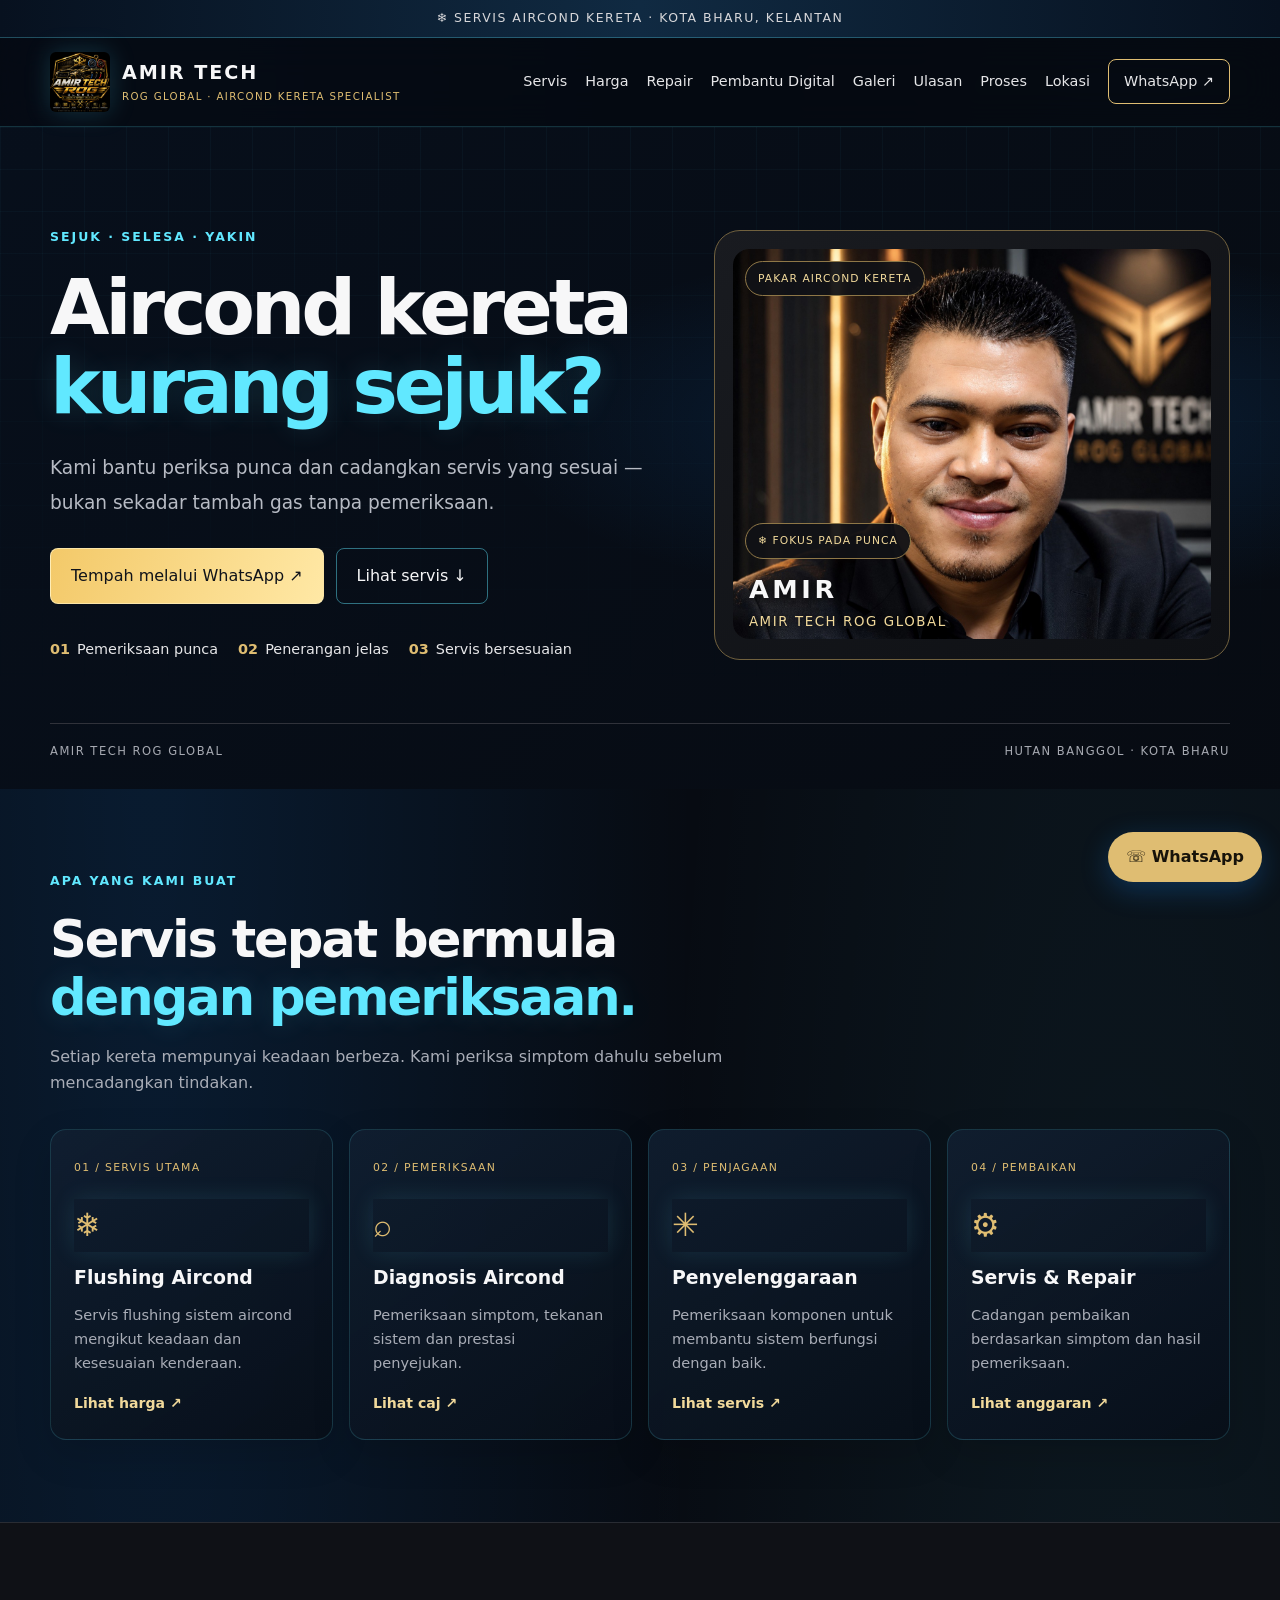
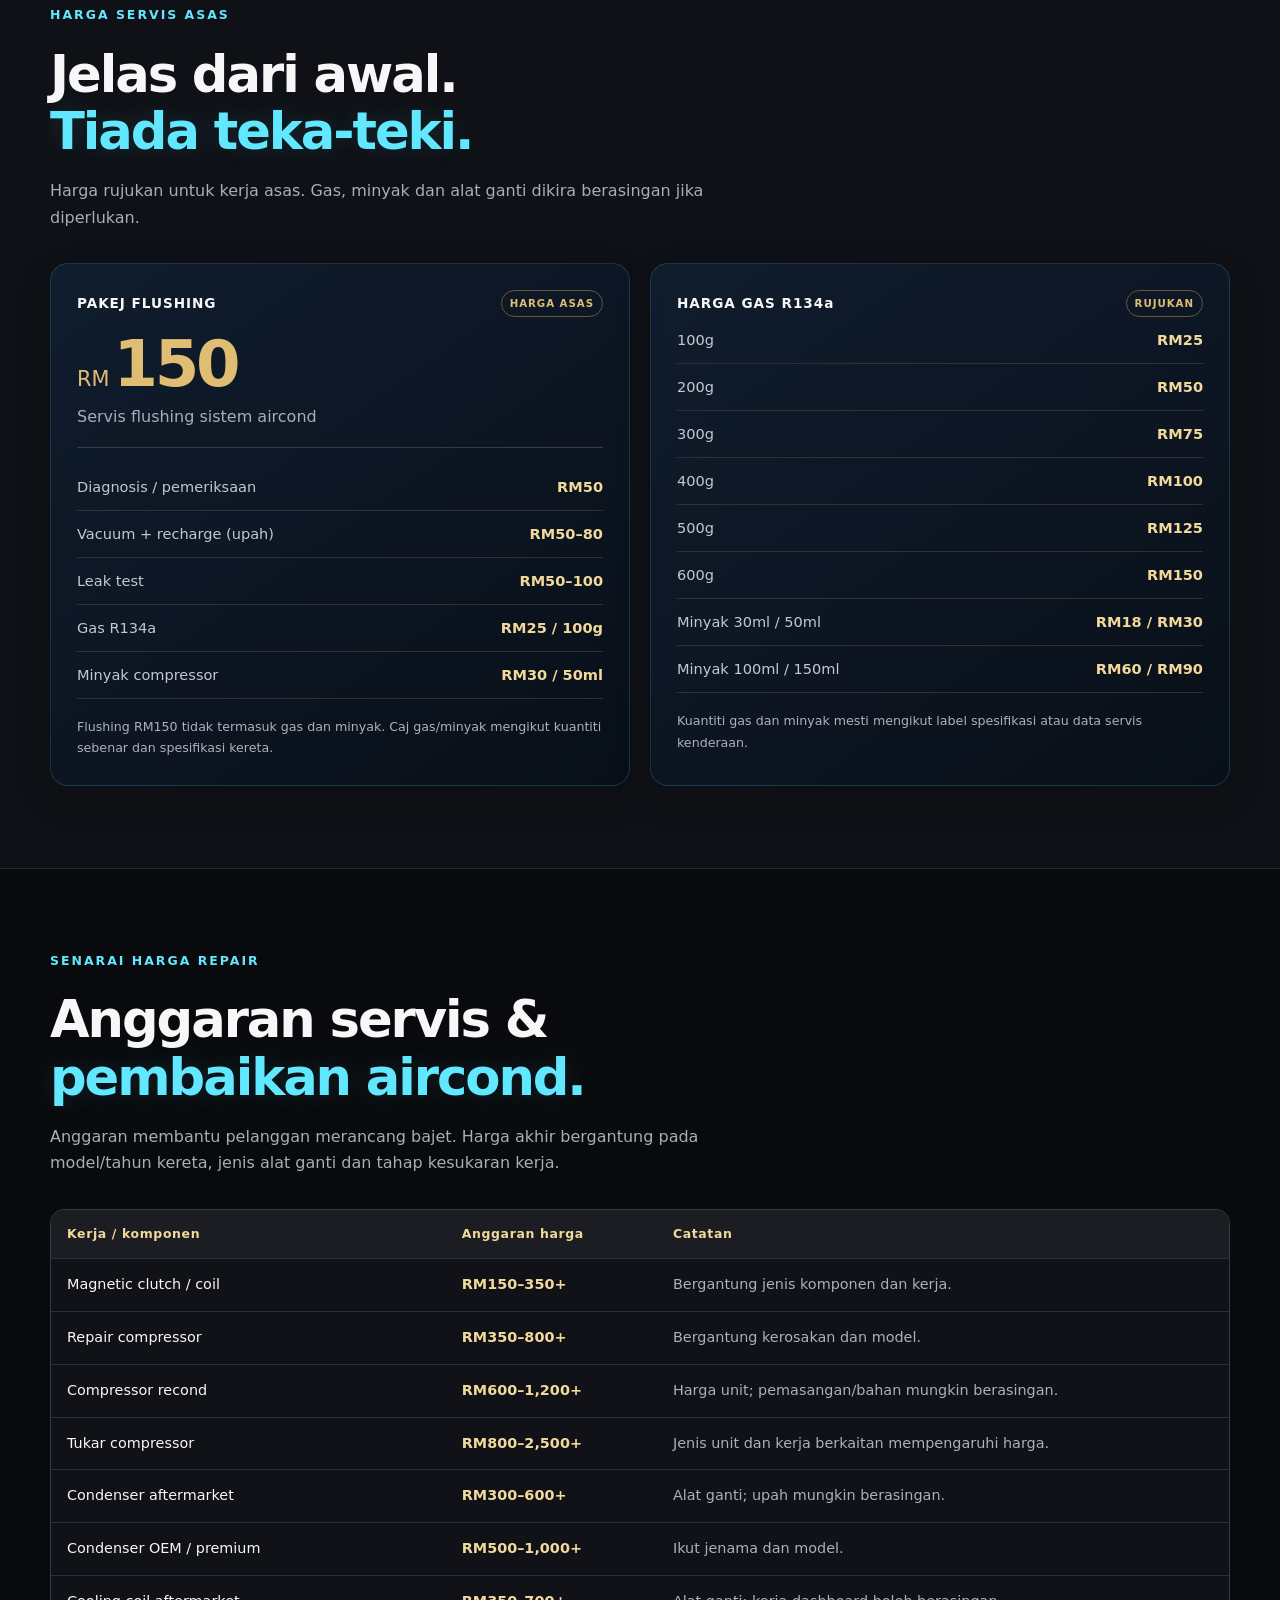
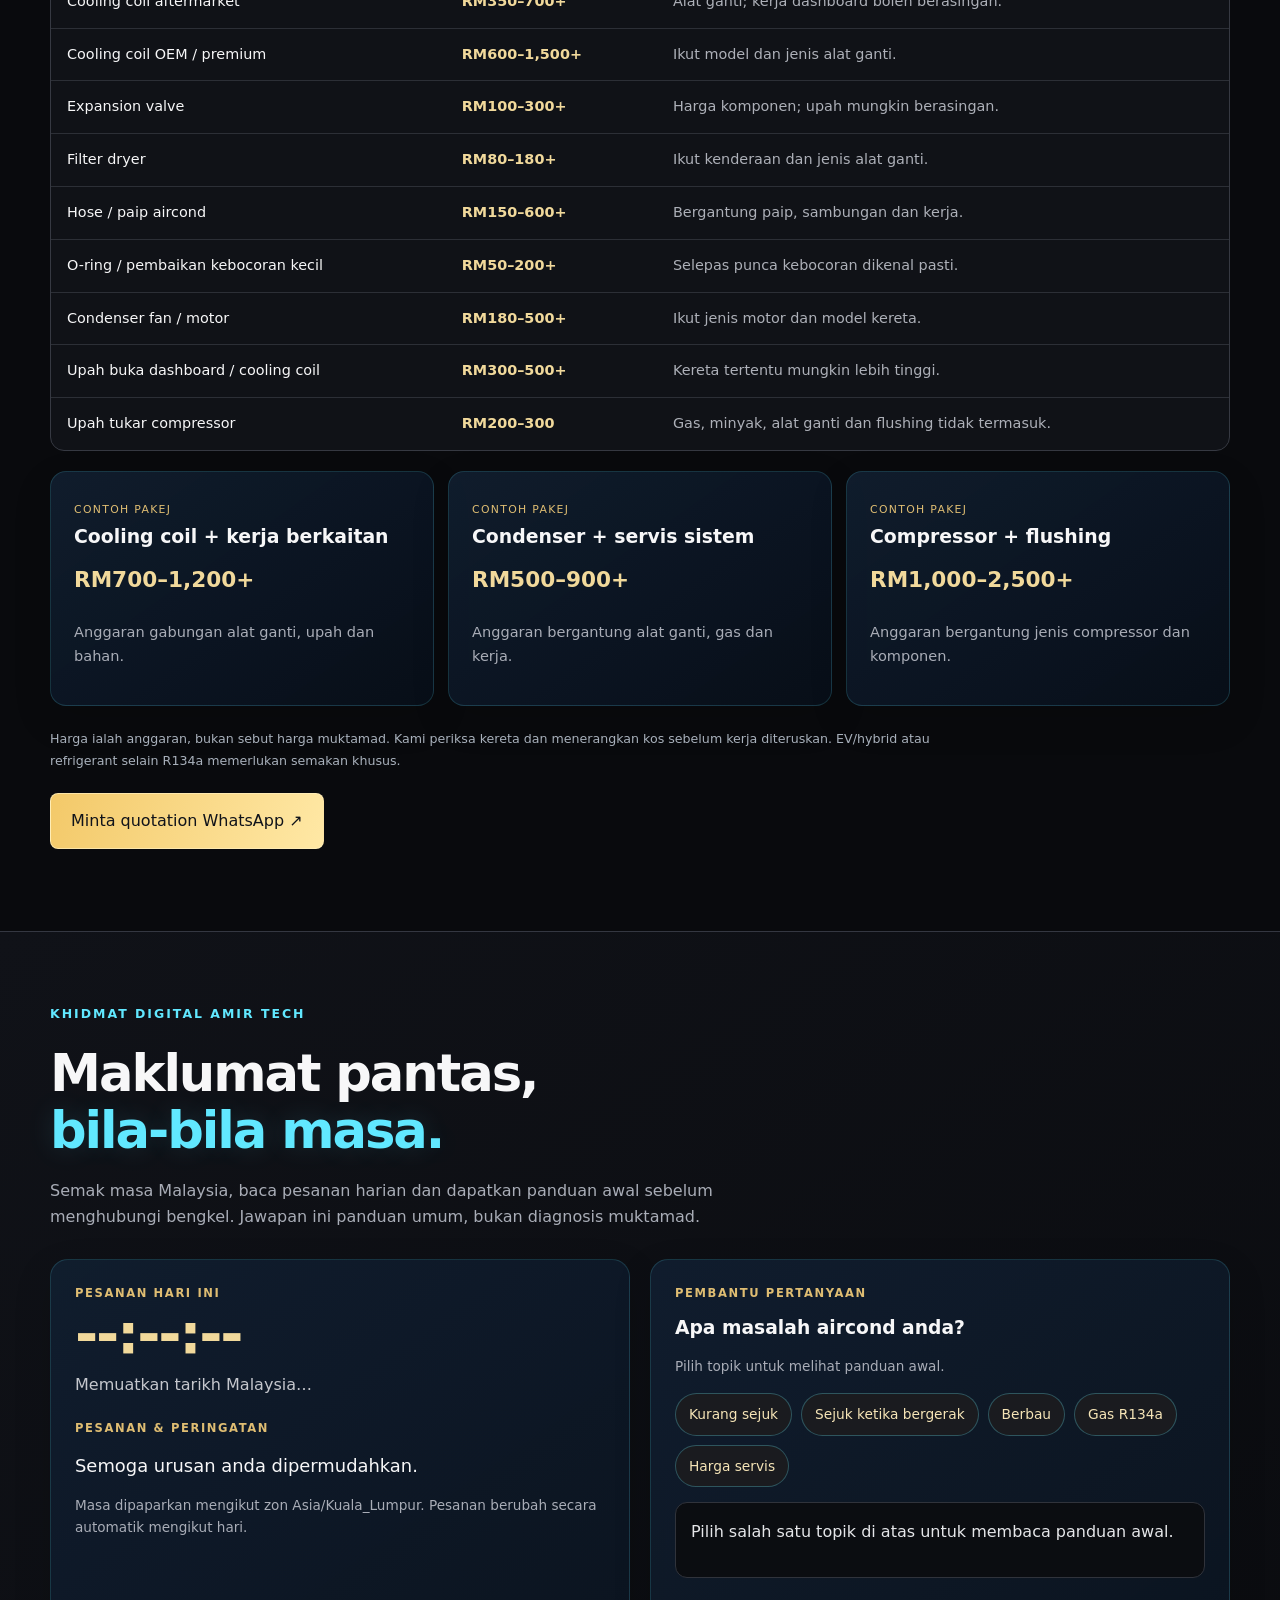
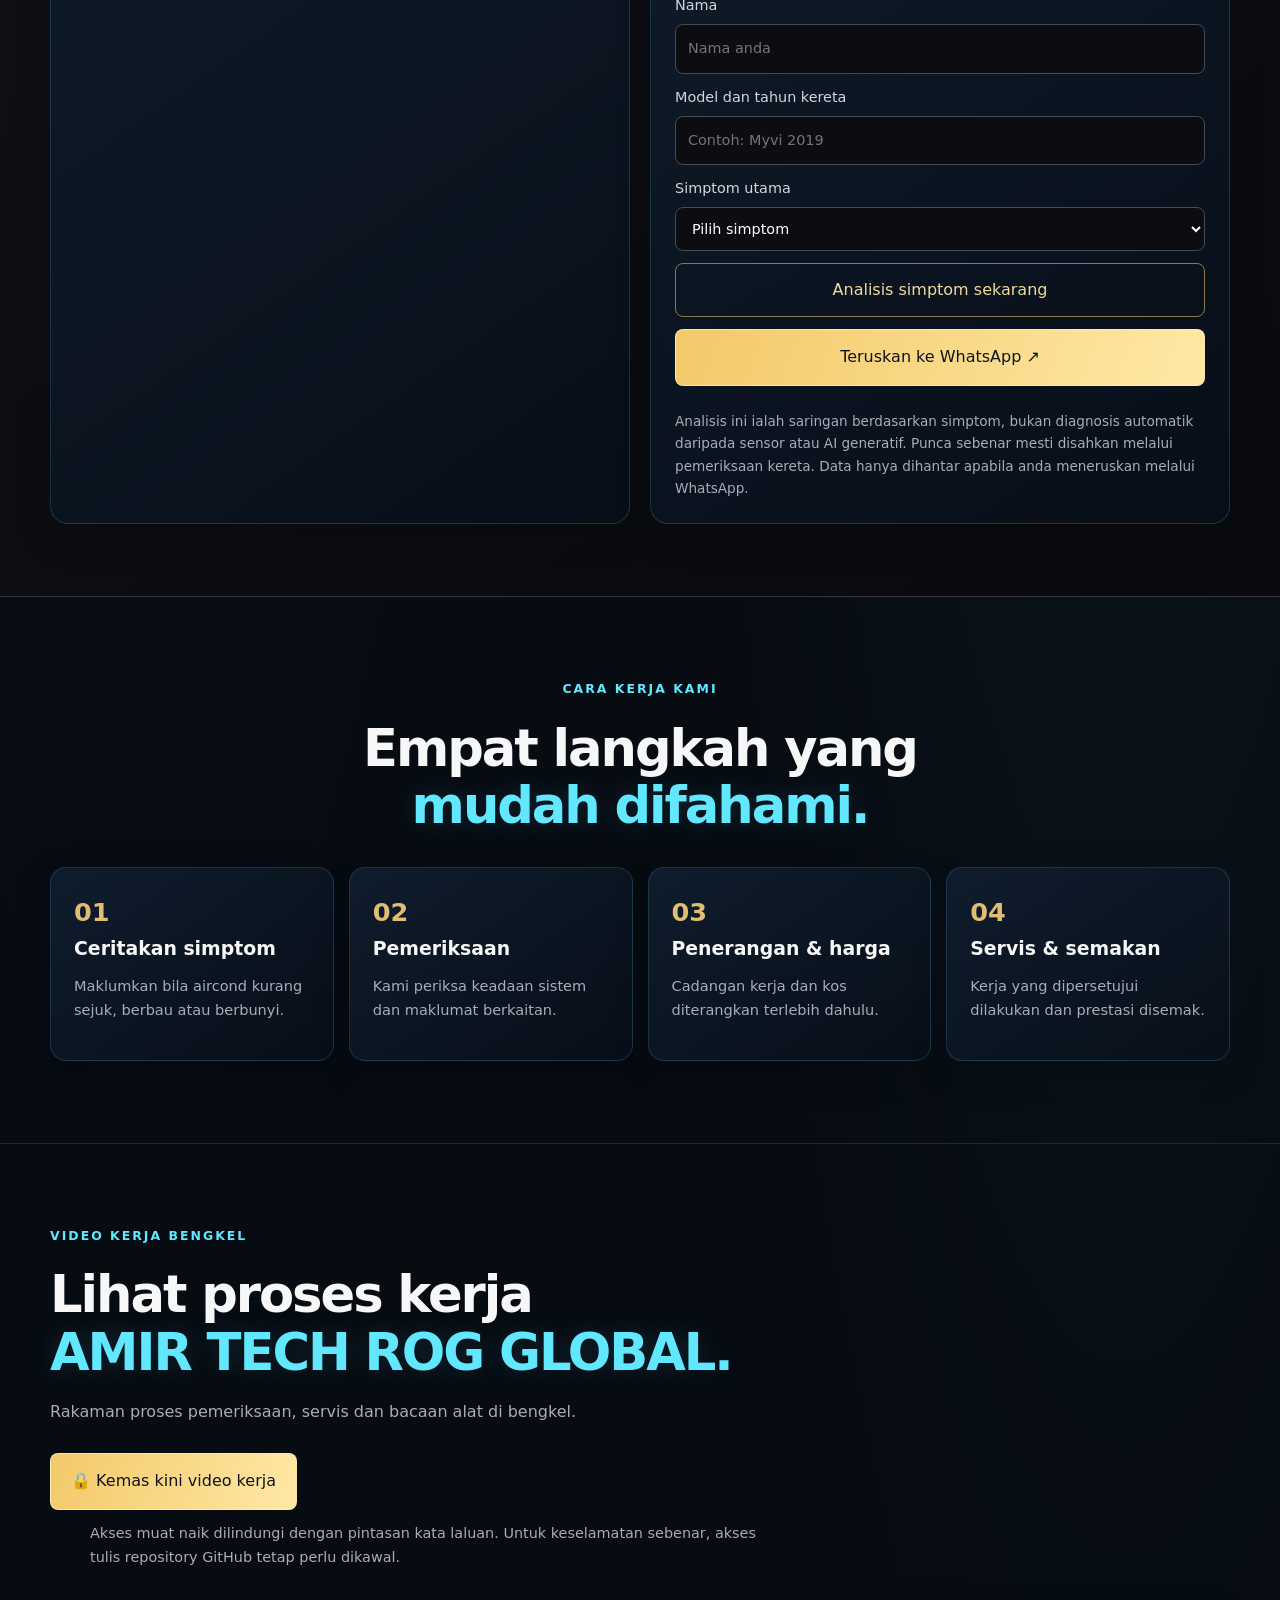
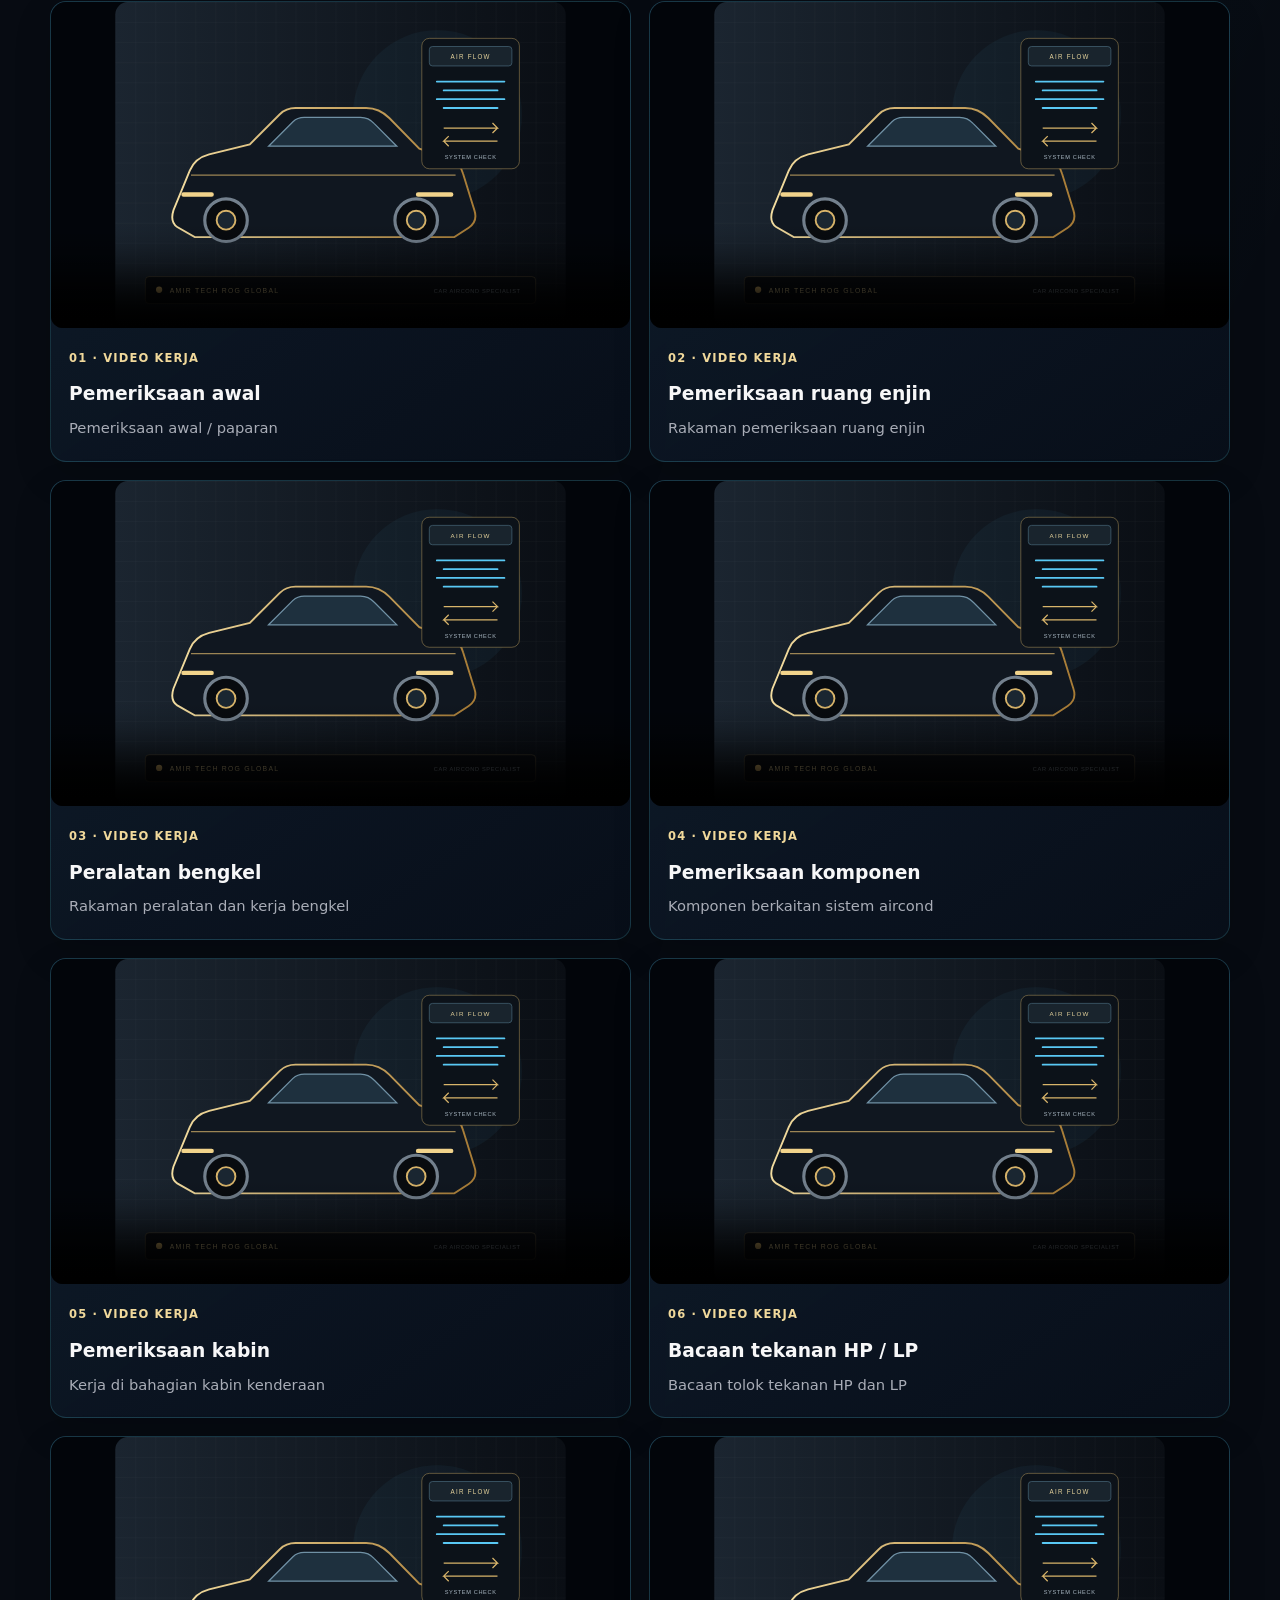
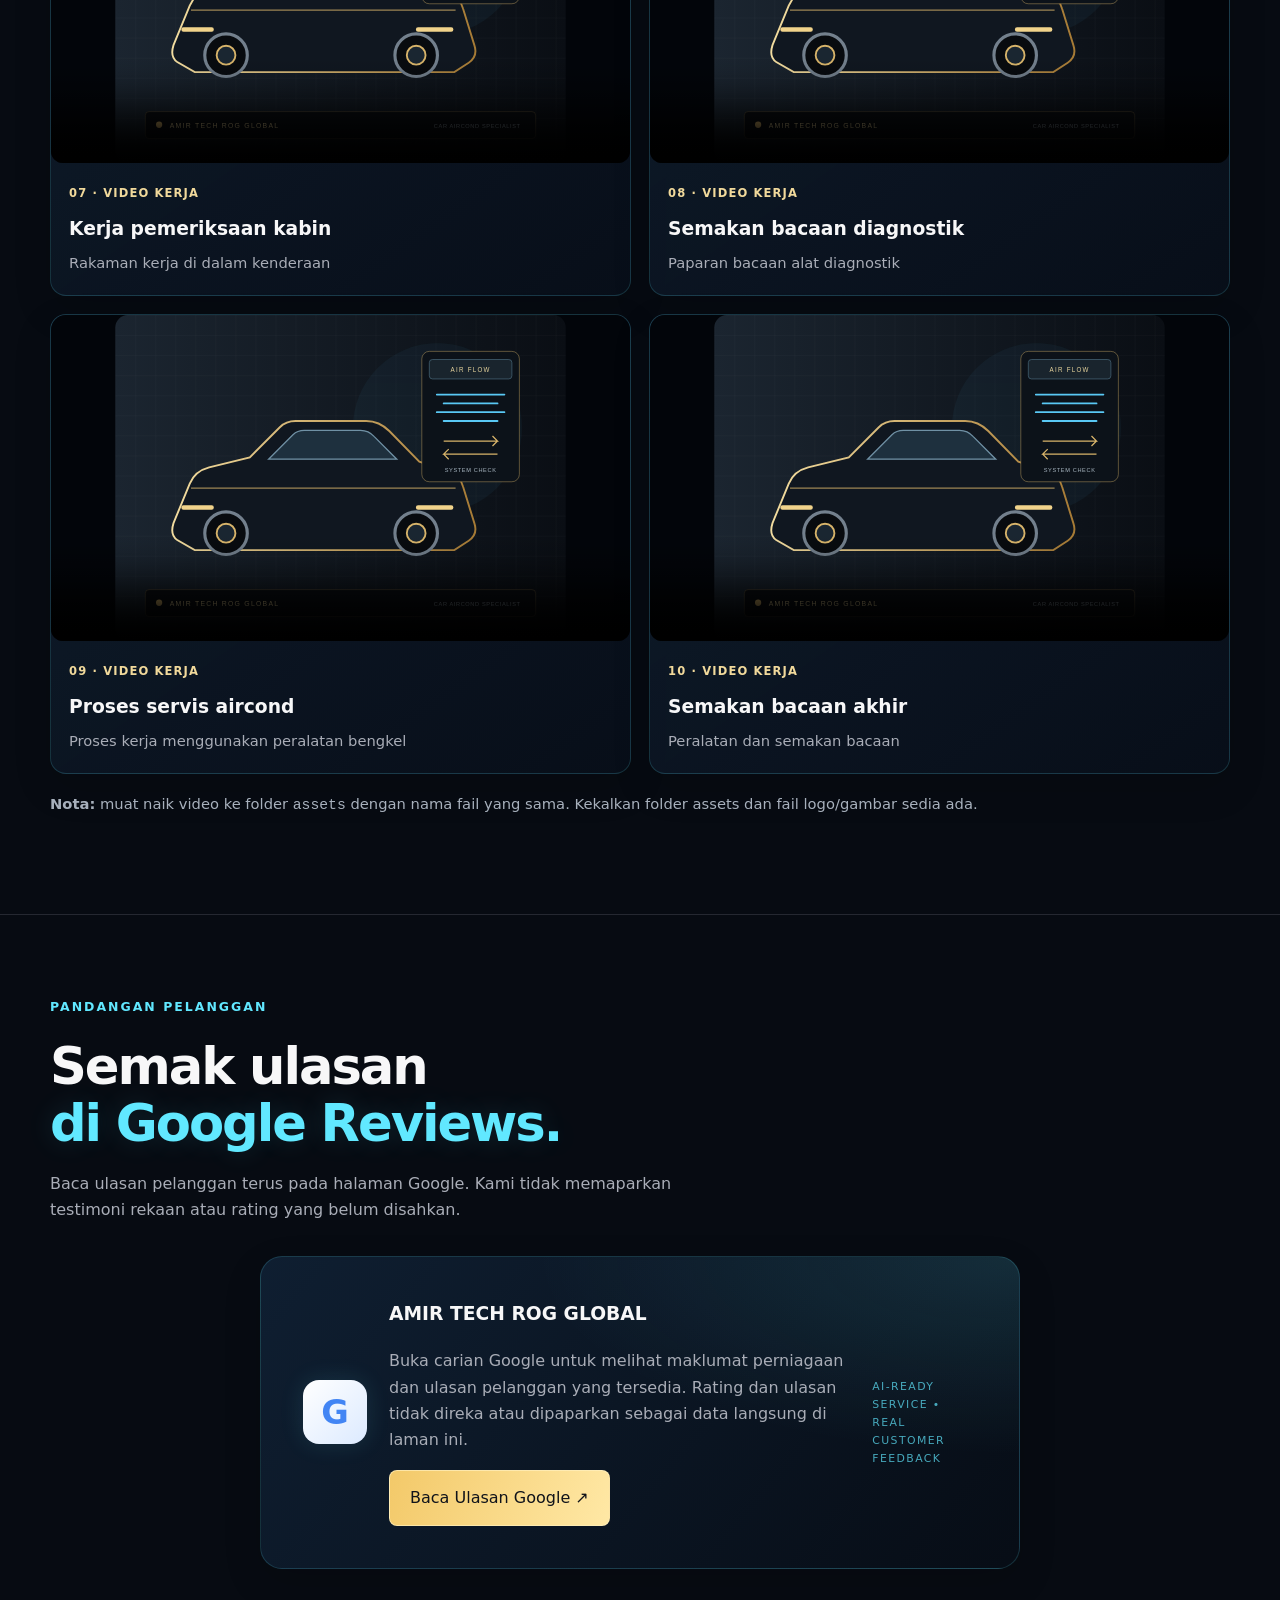
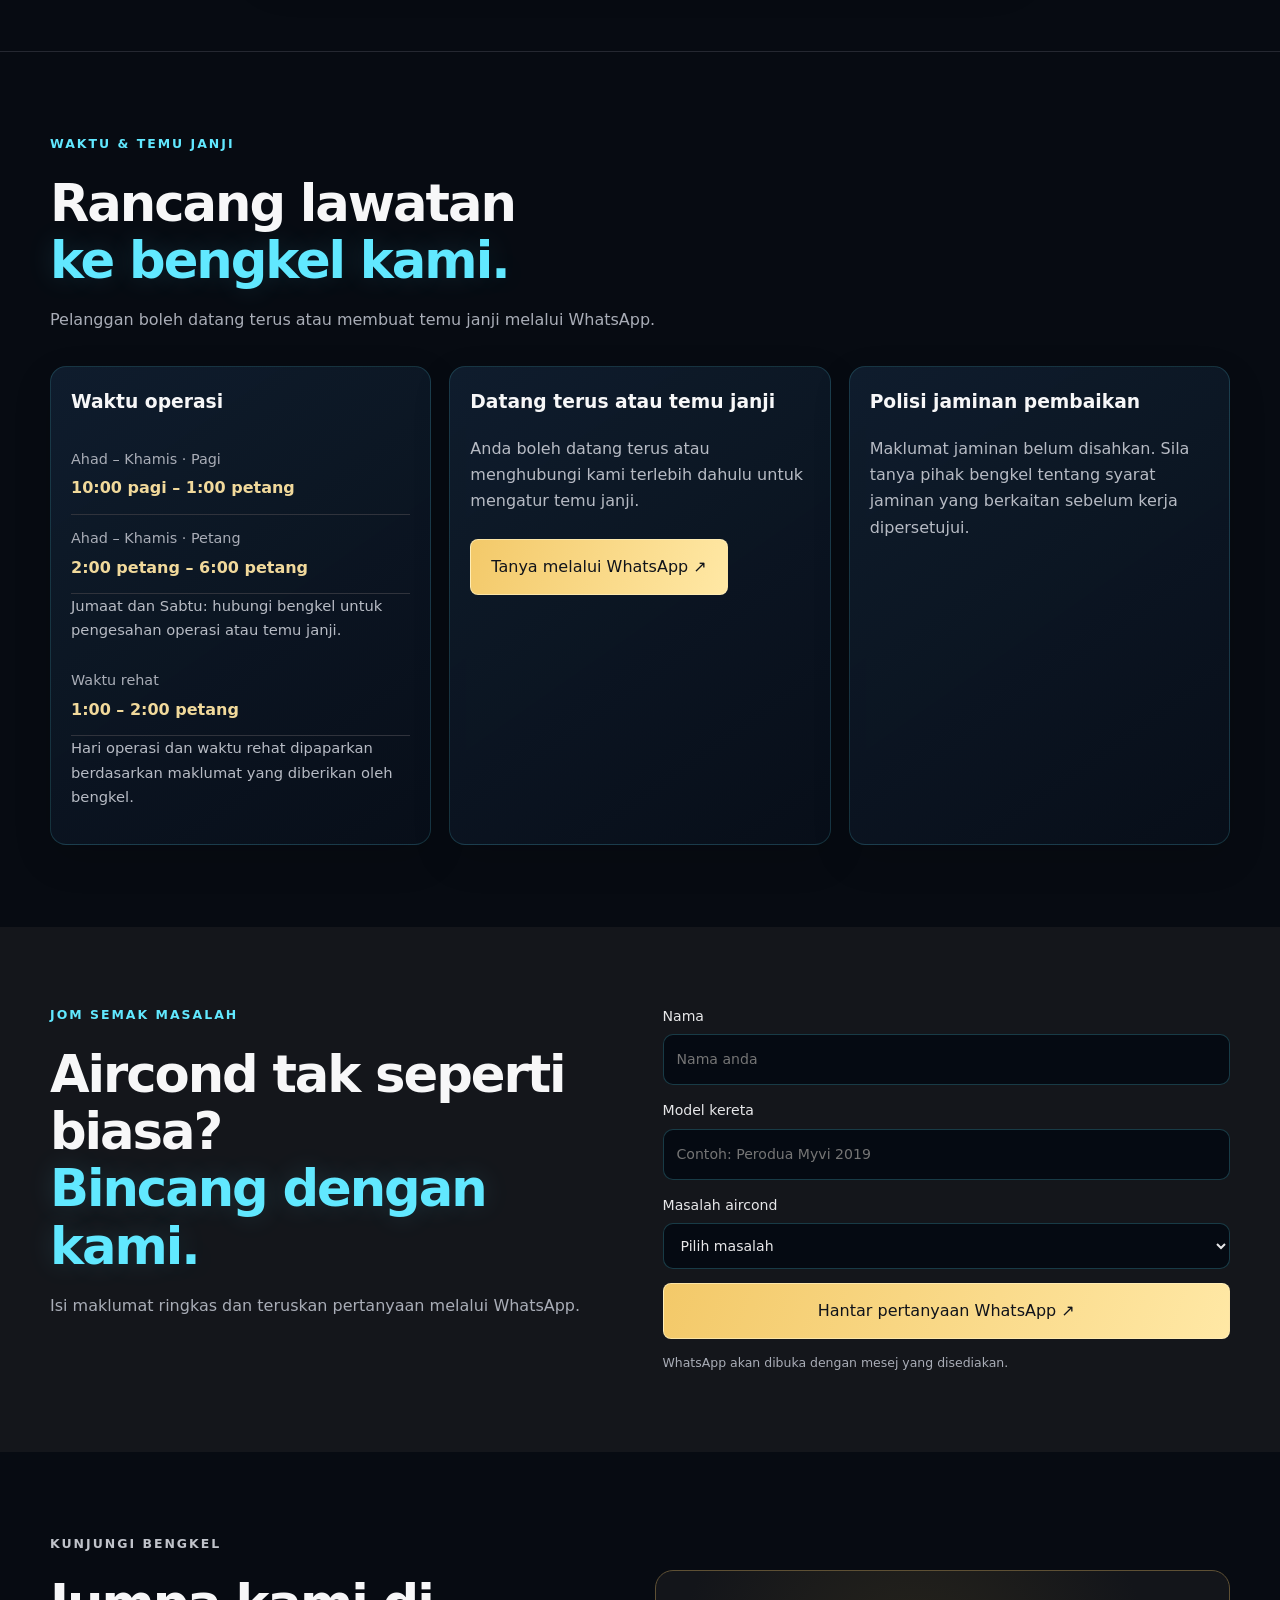
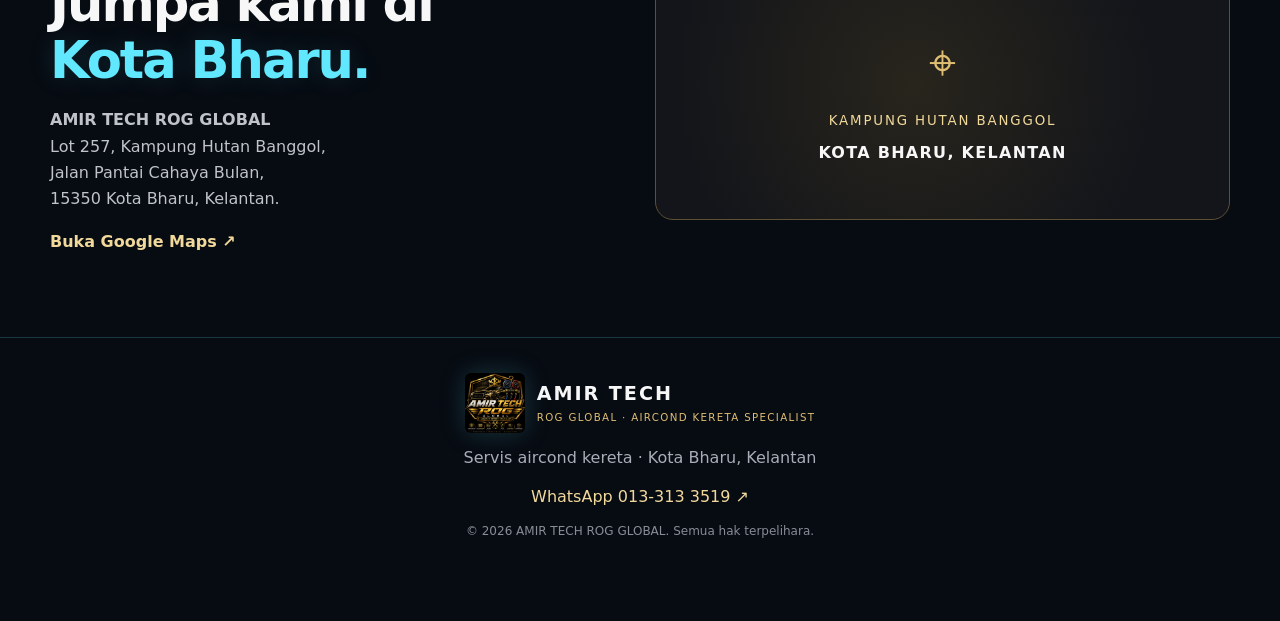
==== commit 552a67d5: "Add files via upload" ====
--- a/amir-tech-rog-global-ai-moden.html
+++ b/amir-tech-rog-global-ai-moden.html
@@ -5,14 +5,25 @@
 <meta name="viewport" content="width=device-width,initial-scale=1">
 <meta name="theme-color" content="#0b0b0c">
 <meta name="description" content="AMIR TECH ROG GLOBAL — servis dan repair aircond kereta di Kampung Hutan Banggol, Kota Bharu, Kelantan.">
+<meta name="robots" content="index,follow,max-image-preview:large">
+<link rel="canonical" href="https://amirtechrog.my/">
+<meta property="og:type" content="website">
+<meta property="og:site_name" content="AMIR TECH ROG GLOBAL">
+<meta property="og:locale" content="ms_MY">
+<meta property="og:url" content="https://amirtechrog.my/">
+<meta name="twitter:card" content="summary">
+<meta name="twitter:title" content="AMIR TECH ROG GLOBAL | Aircond Kereta Specialist">
+<meta name="twitter:description" content="Pakar servis aircond kereta di Kota Bharu, Kelantan.">
 <meta property="og:title" content="AMIR TECH ROG GLOBAL | Aircond Kereta Specialist">
 <meta property="og:description" content="Pakar servis aircond kereta di Kota Bharu, Kelantan.">
-<meta property="og:image" content="assets/amir-tech-logo.jpg">
+<meta property="og:image" content="https://amirtechrog.my/assets/amir-tech-logo.jpg">
+<meta property="og:image:alt" content="Logo AMIR TECH ROG GLOBAL — servis aircond kereta Kota Bharu">
+<meta name="twitter:image" content="https://amirtechrog.my/assets/amir-tech-logo.jpg">
 <meta name="google-site-verification" content="zipR3ADDXiovTq2kh4SINU-jPXXN2PNxSLpZ9P4Yr-Q">
 <title>AMIR TECH ROG GLOBAL | Aircond Kereta Specialist</title>
-<link rel="icon" href="./assets/favicon.svg" type="image/svg+xml">
+<link rel="icon" href="./favicon.svg" type="image/svg+xml">
 <link rel="stylesheet" href="./styles.css">
-<script type="application/ld+json">{"@context":"https://schema.org","@type":"AutoRepair","name":"AMIR TECH ROG GLOBAL","telephone":"+60133133519","address":{"@type":"PostalAddress","streetAddress":"Lot 257, Kampung Hutan Banggol, Jalan Pantai Cahaya Bulan","addressLocality":"Kota Bharu","addressRegion":"Kelantan","postalCode":"15350","addressCountry":"MY"}}</script>
+<script type="application/ld+json">{"@context":"https://schema.org","@type":"AutoRepair","@id":"https://amirtechrog.my/#business","url":"https://amirtechrog.my/","name":"AMIR TECH ROG GLOBAL","telephone":"+60133133519","address":{"@type":"PostalAddress","streetAddress":"Lot 257, Kampung Hutan Banggol, Jalan Pantai Cahaya Bulan","addressLocality":"Kota Bharu","addressRegion":"Kelantan","postalCode":"15350","addressCountry":"MY"}}</script>
 
 <style id="amir-ai-modern-upgrade">
 :root{color-scheme:dark;--ai-cyan:#61e8ff;--ai-blue:#168bff;--ai-gold:#f3c969;--ai-panel:rgba(13,25,43,.78)}
@@ -60,16 +71,16 @@
 <section class="section v5-section" id="galeri">
   <div class="heading"><p class="eyebrow">VIDEO KERJA BENGKEL</p><h2>Lihat proses kerja<br><em>AMIR TECH ROG GLOBAL.</em></h2><p>Rakaman proses pemeriksaan, servis dan bacaan alat di bengkel.</p><button type="button" class="btn gold video-upload-btn" id="openVideoAdmin">🔒 Kemas kini video kerja</button><p class="upload-help">Akses muat naik dilindungi dengan pintasan kata laluan. Untuk keselamatan sebenar, akses tulis repository GitHub tetap perlu dikawal.</p><div class="video-admin-panel" id="videoAdminPanel" hidden><label for="videoAdminPassword">Kata laluan kemas kini</label><input id="videoAdminPassword" type="password" autocomplete="current-password" placeholder="Masukkan kata laluan"><button type="button" class="btn gold" id="unlockVideoUpload">Buka muat naik video</button><p class="video-admin-message" id="videoAdminMessage" role="status"></p><p class="upload-help">Selepas masuk GitHub: pilih video MP4 dalam folder assets, pastikan nama fail sama seperti dalam senarai di bawah, kemudian tekan Commit changes.</p><p class="video-file-list">Nama fail yang digunakan: 454840.mp4, 454677.mp4, 454818.mp4, 454529.mp4, 454520.mp4, 446822.mp4, 446814.mp4, 446808.mp4, 440312.mp4, 440339.mp4.</p></div></div>
   <div class="video-grid">
-<article class="video-card"><video controls preload="metadata" playsinline poster="./assets/hero-workshop.svg"><source src="./assets/454840.mp4" type="video/mp4">Pelayar anda tidak menyokong video.</video><div class="video-copy"><span>01 · VIDEO KERJA</span><h3>Pemeriksaan awal</h3><p>Pemeriksaan awal / paparan</p></div></article>
-<article class="video-card"><video controls preload="metadata" playsinline poster="./assets/hero-workshop.svg"><source src="./assets/454677.mp4" type="video/mp4">Pelayar anda tidak menyokong video.</video><div class="video-copy"><span>02 · VIDEO KERJA</span><h3>Pemeriksaan ruang enjin</h3><p>Rakaman pemeriksaan ruang enjin</p></div></article>
-<article class="video-card"><video controls preload="metadata" playsinline poster="./assets/hero-workshop.svg"><source src="./assets/454818.mp4" type="video/mp4">Pelayar anda tidak menyokong video.</video><div class="video-copy"><span>03 · VIDEO KERJA</span><h3>Peralatan bengkel</h3><p>Rakaman peralatan dan kerja bengkel</p></div></article>
-<article class="video-card"><video controls preload="metadata" playsinline poster="./assets/hero-workshop.svg"><source src="./assets/454529.mp4" type="video/mp4">Pelayar anda tidak menyokong video.</video><div class="video-copy"><span>04 · VIDEO KERJA</span><h3>Pemeriksaan komponen</h3><p>Komponen berkaitan sistem aircond</p></div></article>
-<article class="video-card"><video controls preload="metadata" playsinline poster="./assets/hero-workshop.svg"><source src="./assets/454520.mp4" type="video/mp4">Pelayar anda tidak menyokong video.</video><div class="video-copy"><span>05 · VIDEO KERJA</span><h3>Pemeriksaan kabin</h3><p>Kerja di bahagian kabin kenderaan</p></div></article>
-<article class="video-card"><video controls preload="metadata" playsinline poster="./assets/hero-workshop.svg"><source src="./assets/446822.mp4" type="video/mp4">Pelayar anda tidak menyokong video.</video><div class="video-copy"><span>06 · VIDEO KERJA</span><h3>Bacaan tekanan HP / LP</h3><p>Bacaan tolok tekanan HP dan LP</p></div></article>
-<article class="video-card"><video controls preload="metadata" playsinline poster="./assets/hero-workshop.svg"><source src="./assets/446814.mp4" type="video/mp4">Pelayar anda tidak menyokong video.</video><div class="video-copy"><span>07 · VIDEO KERJA</span><h3>Kerja pemeriksaan kabin</h3><p>Rakaman kerja di dalam kenderaan</p></div></article>
-<article class="video-card"><video controls preload="metadata" playsinline poster="./assets/hero-workshop.svg"><source src="./assets/446808.mp4" type="video/mp4">Pelayar anda tidak menyokong video.</video><div class="video-copy"><span>08 · VIDEO KERJA</span><h3>Semakan bacaan diagnostik</h3><p>Paparan bacaan alat diagnostik</p></div></article>
-<article class="video-card"><video controls preload="metadata" playsinline poster="./assets/hero-workshop.svg"><source src="./assets/440312.mp4" type="video/mp4">Pelayar anda tidak menyokong video.</video><div class="video-copy"><span>09 · VIDEO KERJA</span><h3>Proses servis aircond</h3><p>Proses kerja menggunakan peralatan bengkel</p></div></article>
-<article class="video-card"><video controls preload="metadata" playsinline poster="./assets/hero-workshop.svg"><source src="./assets/440339.mp4" type="video/mp4">Pelayar anda tidak menyokong video.</video><div class="video-copy"><span>10 · VIDEO KERJA</span><h3>Semakan bacaan akhir</h3><p>Peralatan dan semakan bacaan</p></div></article>
+<article class="video-card"><video controls preload="metadata" playsinline poster="./hero-workshop.svg"><source src="./assets/454840.mp4" type="video/mp4">Pelayar anda tidak menyokong video.</video><div class="video-copy"><span>01 · VIDEO KERJA</span><h3>Pemeriksaan awal</h3><p>Pemeriksaan awal / paparan</p></div></article>
+<article class="video-card"><video controls preload="metadata" playsinline poster="./hero-workshop.svg"><source src="./assets/454677.mp4" type="video/mp4">Pelayar anda tidak menyokong video.</video><div class="video-copy"><span>02 · VIDEO KERJA</span><h3>Pemeriksaan ruang enjin</h3><p>Rakaman pemeriksaan ruang enjin</p></div></article>
+<article class="video-card"><video controls preload="metadata" playsinline poster="./hero-workshop.svg"><source src="./assets/454818.mp4" type="video/mp4">Pelayar anda tidak menyokong video.</video><div class="video-copy"><span>03 · VIDEO KERJA</span><h3>Peralatan bengkel</h3><p>Rakaman peralatan dan kerja bengkel</p></div></article>
+<article class="video-card"><video controls preload="metadata" playsinline poster="./hero-workshop.svg"><source src="./assets/454529.mp4" type="video/mp4">Pelayar anda tidak menyokong video.</video><div class="video-copy"><span>04 · VIDEO KERJA</span><h3>Pemeriksaan komponen</h3><p>Komponen berkaitan sistem aircond</p></div></article>
+<article class="video-card"><video controls preload="metadata" playsinline poster="./hero-workshop.svg"><source src="./assets/454520.mp4" type="video/mp4">Pelayar anda tidak menyokong video.</video><div class="video-copy"><span>05 · VIDEO KERJA</span><h3>Pemeriksaan kabin</h3><p>Kerja di bahagian kabin kenderaan</p></div></article>
+<article class="video-card"><video controls preload="metadata" playsinline poster="./hero-workshop.svg"><source src="./assets/446822.mp4" type="video/mp4">Pelayar anda tidak menyokong video.</video><div class="video-copy"><span>06 · VIDEO KERJA</span><h3>Bacaan tekanan HP / LP</h3><p>Bacaan tolok tekanan HP dan LP</p></div></article>
+<article class="video-card"><video controls preload="metadata" playsinline poster="./hero-workshop.svg"><source src="./assets/446814.mp4" type="video/mp4">Pelayar anda tidak menyokong video.</video><div class="video-copy"><span>07 · VIDEO KERJA</span><h3>Kerja pemeriksaan kabin</h3><p>Rakaman kerja di dalam kenderaan</p></div></article>
+<article class="video-card"><video controls preload="metadata" playsinline poster="./hero-workshop.svg"><source src="./assets/446808.mp4" type="video/mp4">Pelayar anda tidak menyokong video.</video><div class="video-copy"><span>08 · VIDEO KERJA</span><h3>Semakan bacaan diagnostik</h3><p>Paparan bacaan alat diagnostik</p></div></article>
+<article class="video-card"><video controls preload="metadata" playsinline poster="./hero-workshop.svg"><source src="./assets/440312.mp4" type="video/mp4">Pelayar anda tidak menyokong video.</video><div class="video-copy"><span>09 · VIDEO KERJA</span><h3>Proses servis aircond</h3><p>Proses kerja menggunakan peralatan bengkel</p></div></article>
+<article class="video-card"><video controls preload="metadata" playsinline poster="./hero-workshop.svg"><source src="./assets/440339.mp4" type="video/mp4">Pelayar anda tidak menyokong video.</video><div class="video-copy"><span>10 · VIDEO KERJA</span><h3>Semakan bacaan akhir</h3><p>Peralatan dan semakan bacaan</p></div></article>
 </div><p class="gallery-note"><b>Nota:</b> muat naik video ke folder <code>assets</code> dengan nama fail yang sama. Kekalkan folder assets dan fail logo/gambar sedia ada.</p></section>
 <section class="section v5-section reviews-section" id="ulasan">
   <div class="heading">
@@ -93,7 +104,9 @@
   <div class="operations-grid">
     <article class="operation-card">
       <h3>Waktu operasi</h3>
-      <div class="operation-row"><span>Ahad – Khamis</span><b>10:00 pagi – 6:00 petang</b></div>
+      <div class="operation-row"><span>Ahad – Khamis · Pagi</span><b>10:00 pagi – 1:00 petang</b></div>
+      <div class="operation-row"><span>Ahad – Khamis · Petang</span><b>2:00 petang – 6:00 petang</b></div>
+      <p class="muted-note">Jumaat dan Sabtu: hubungi bengkel untuk pengesahan operasi atau temu janji.</p>
       <div class="operation-row"><span>Waktu rehat</span><b>1:00 – 2:00 petang</b></div>
       <p class="muted-note">Hari operasi dan waktu rehat dipaparkan berdasarkan maklumat yang diberikan oleh bengkel.</p>
     </article>
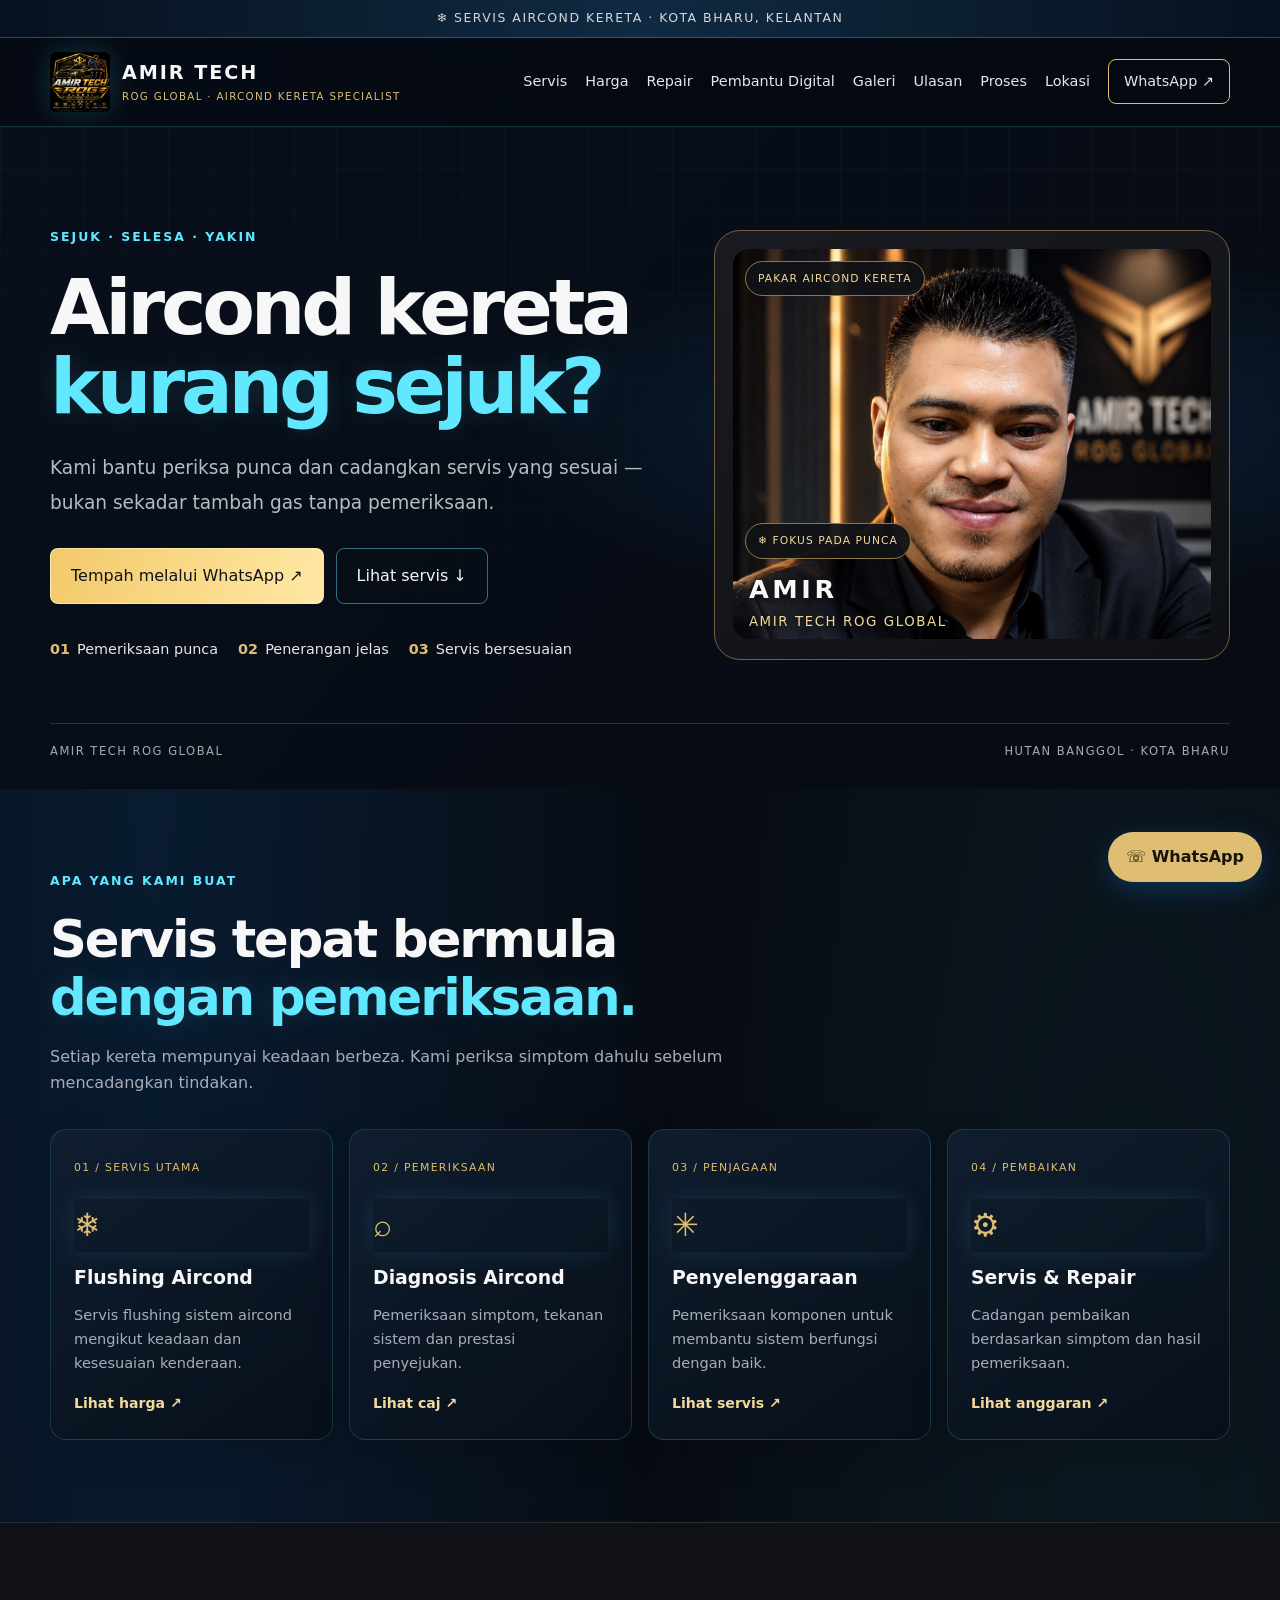
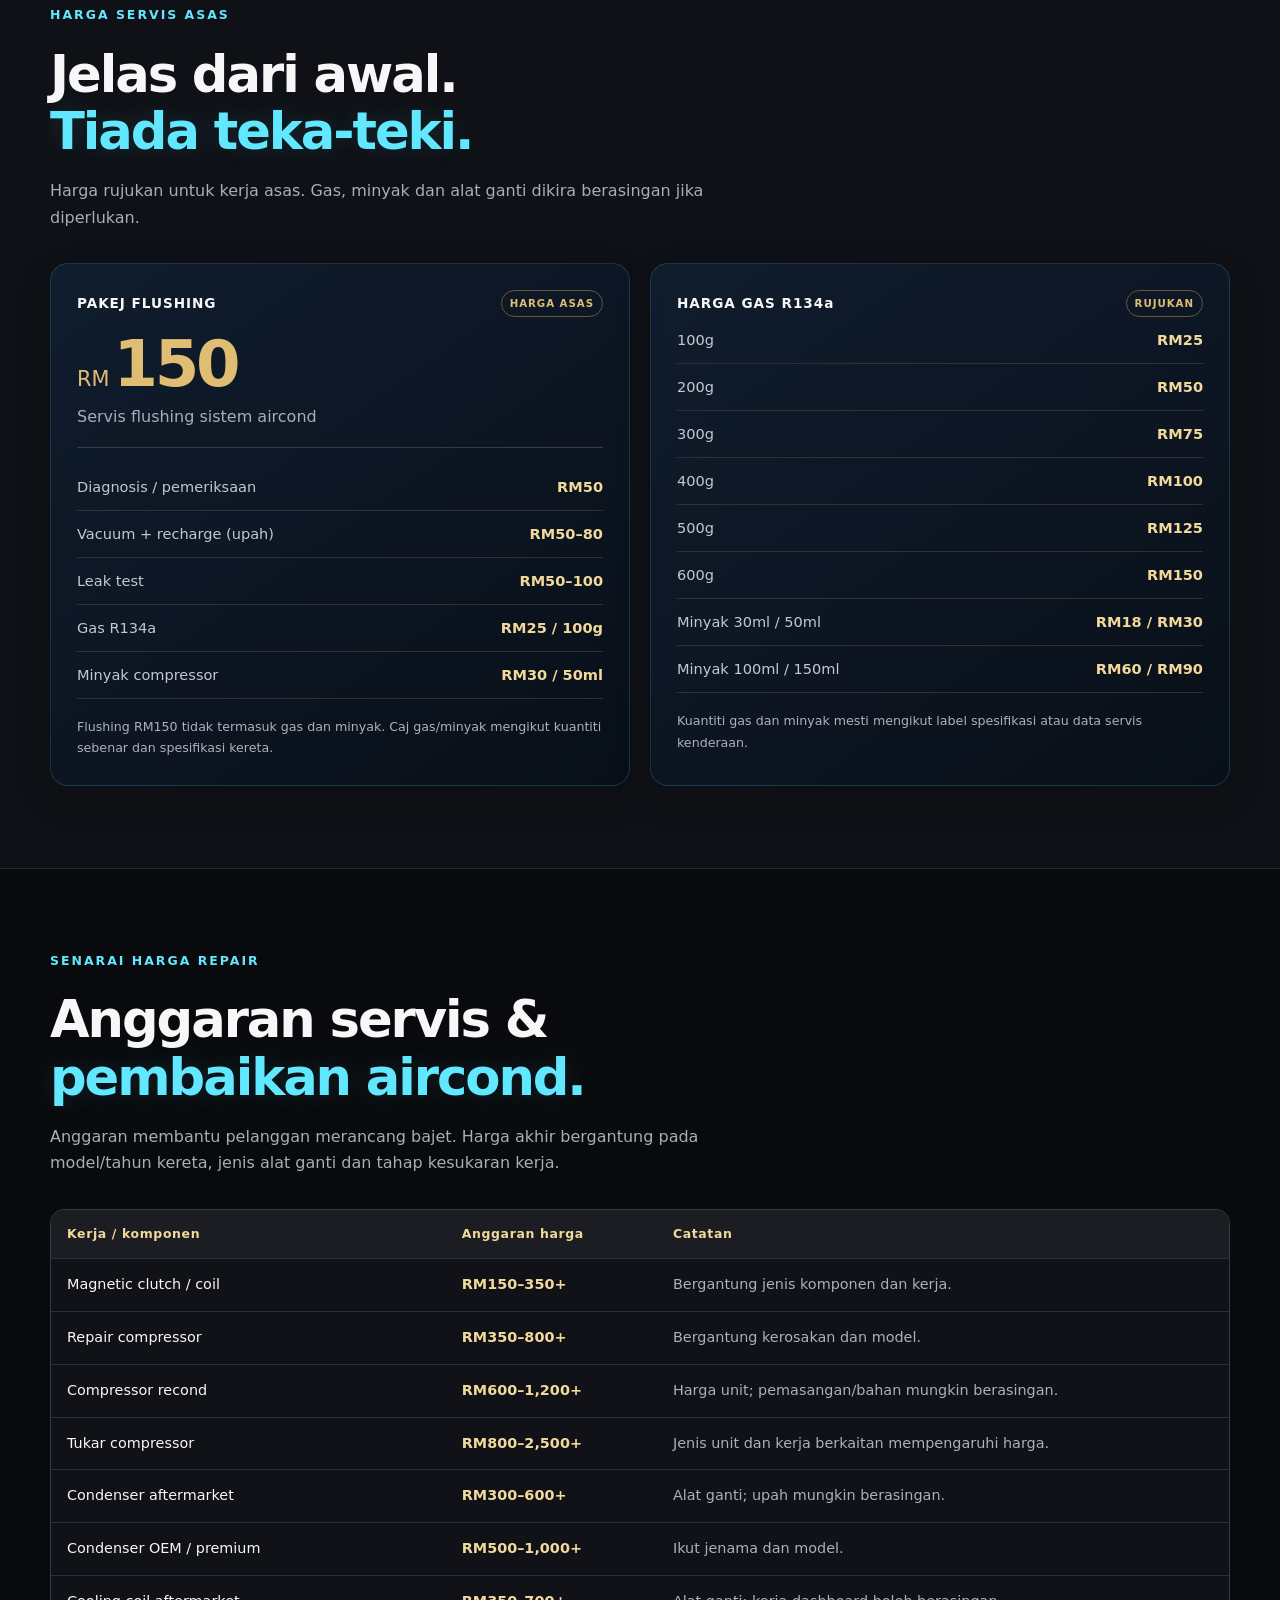
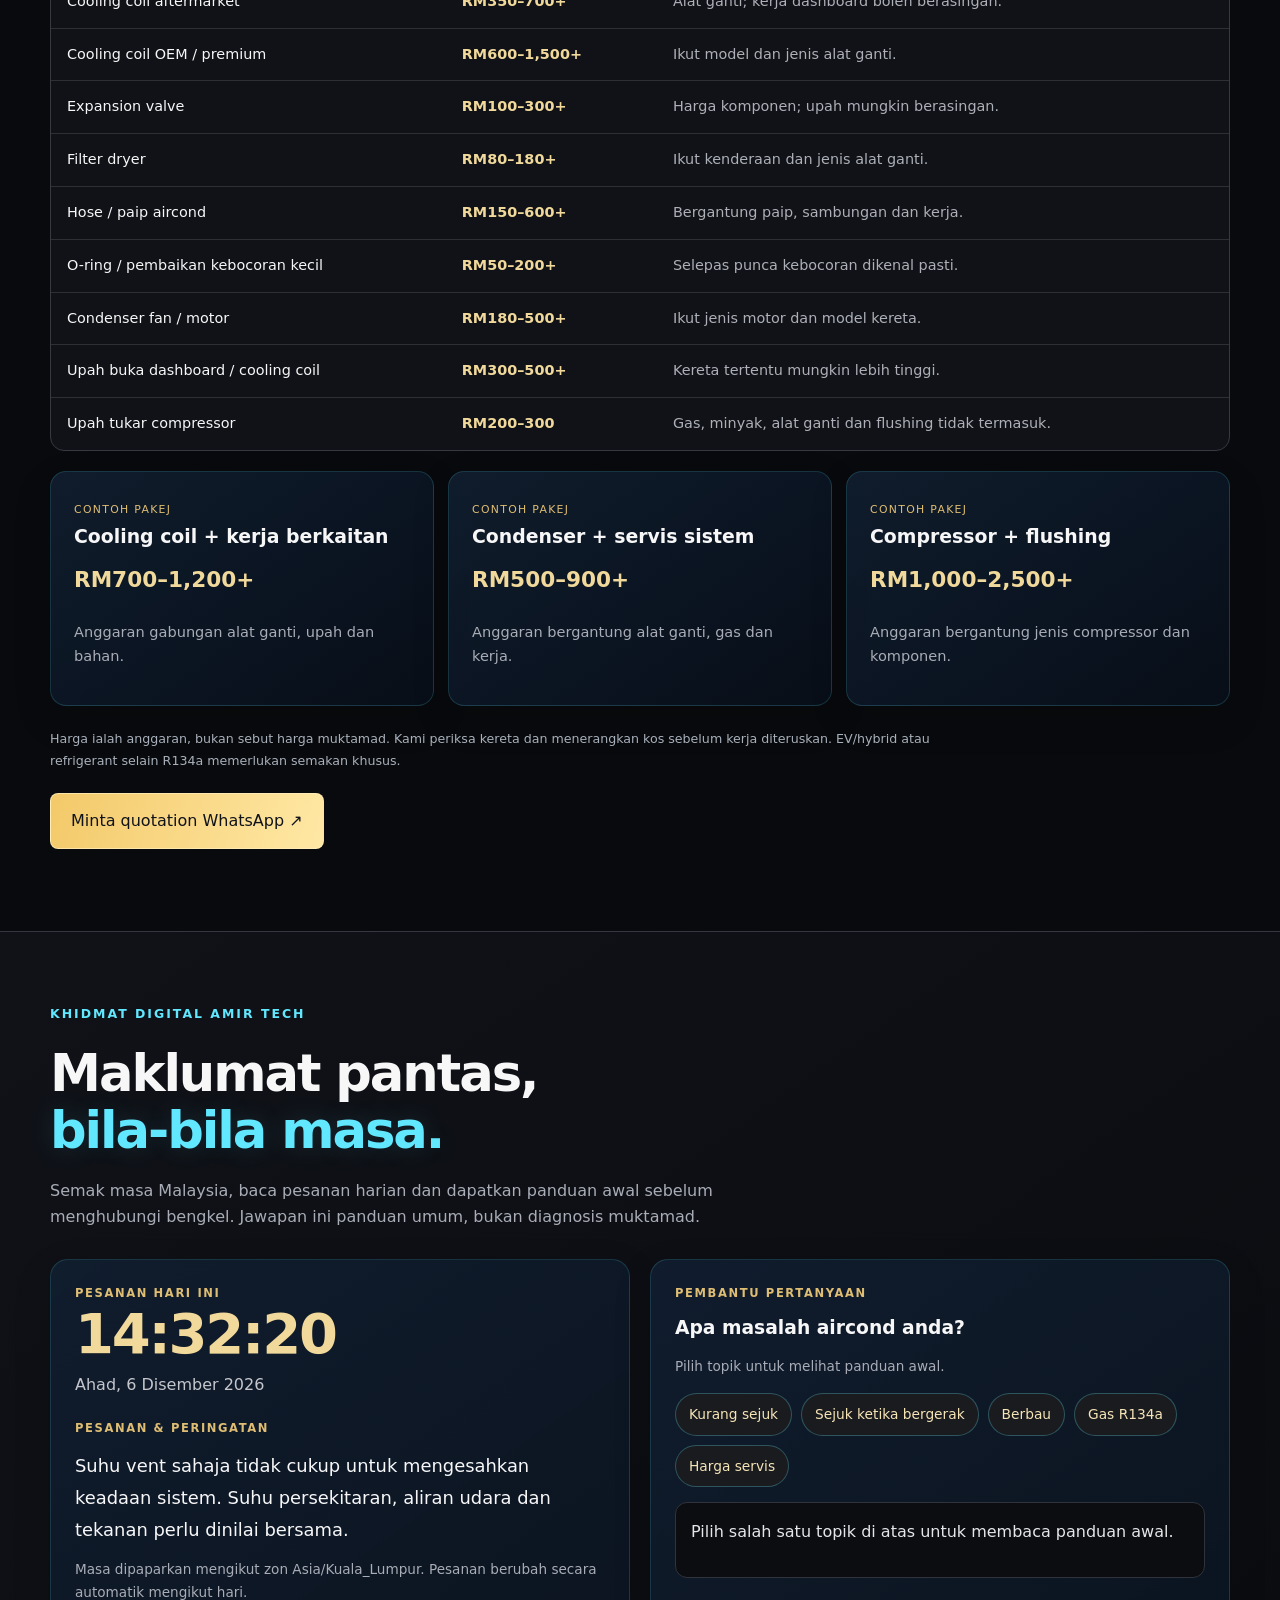
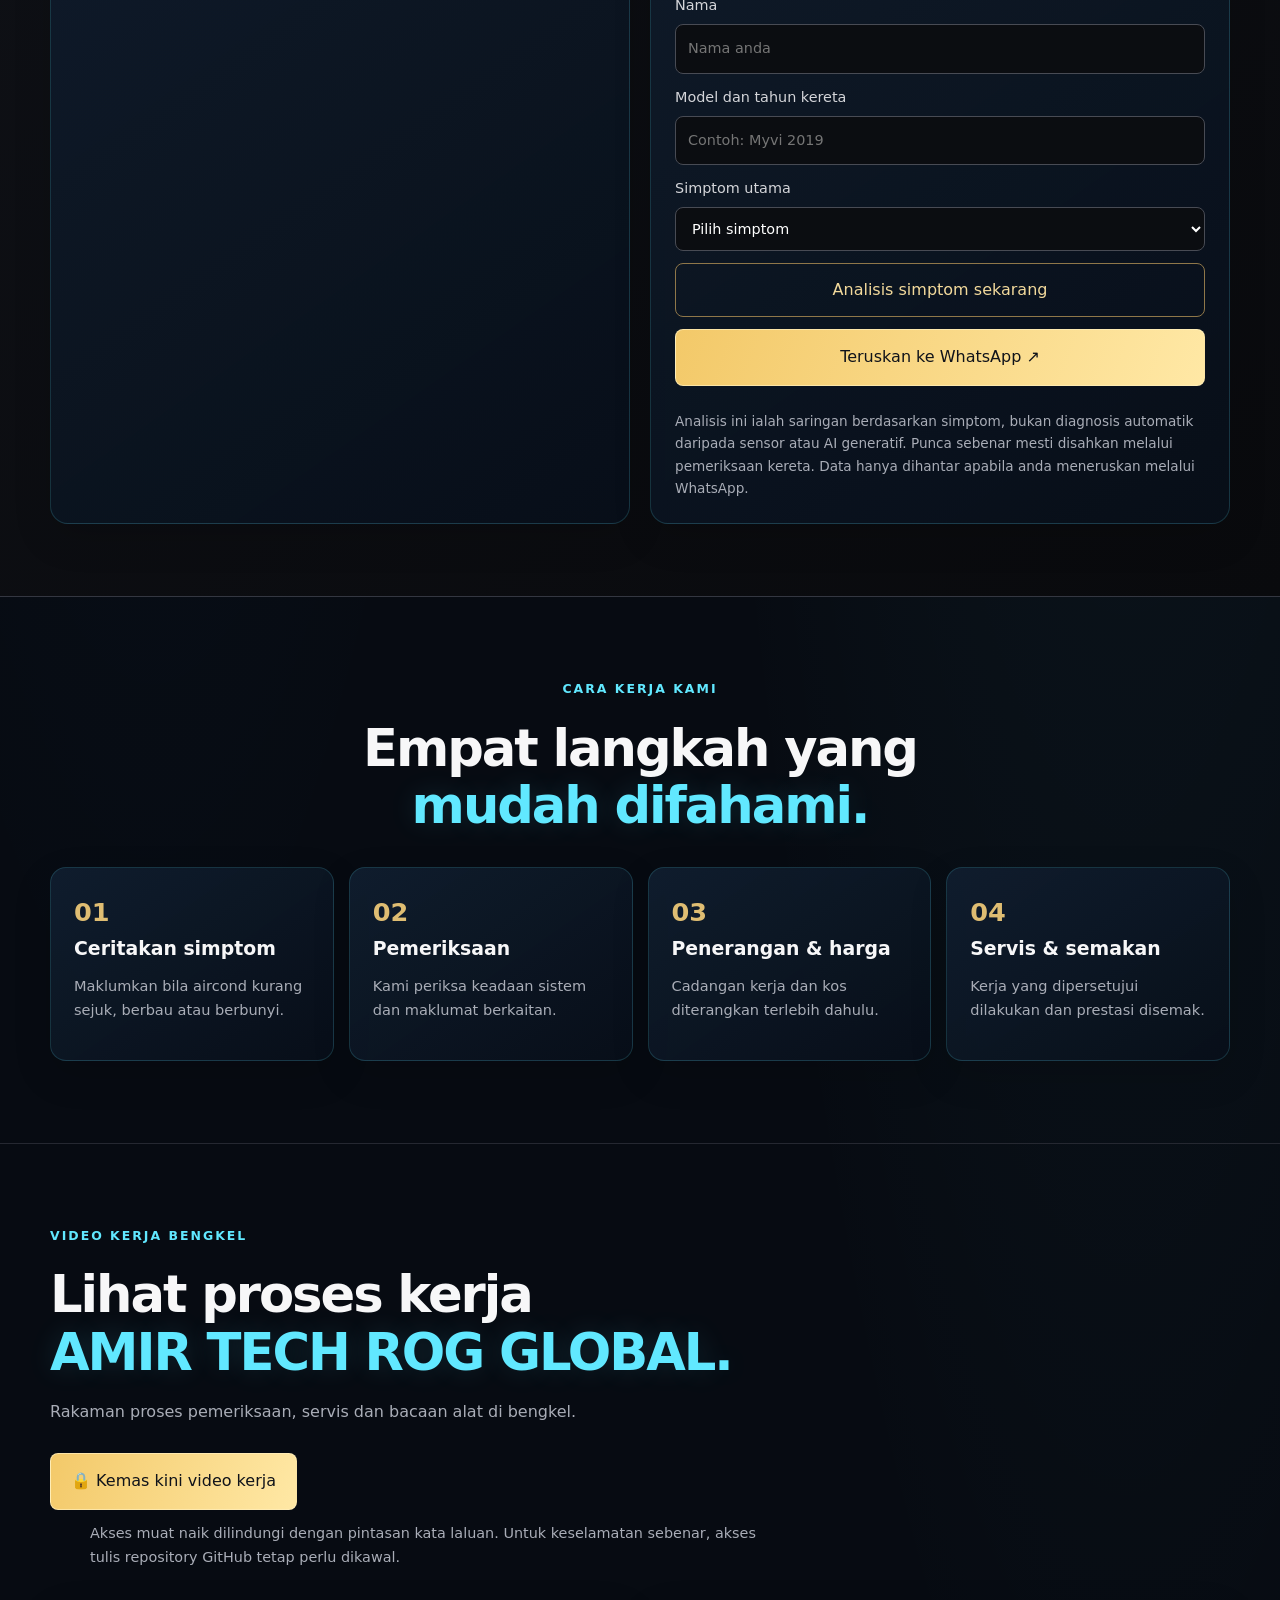
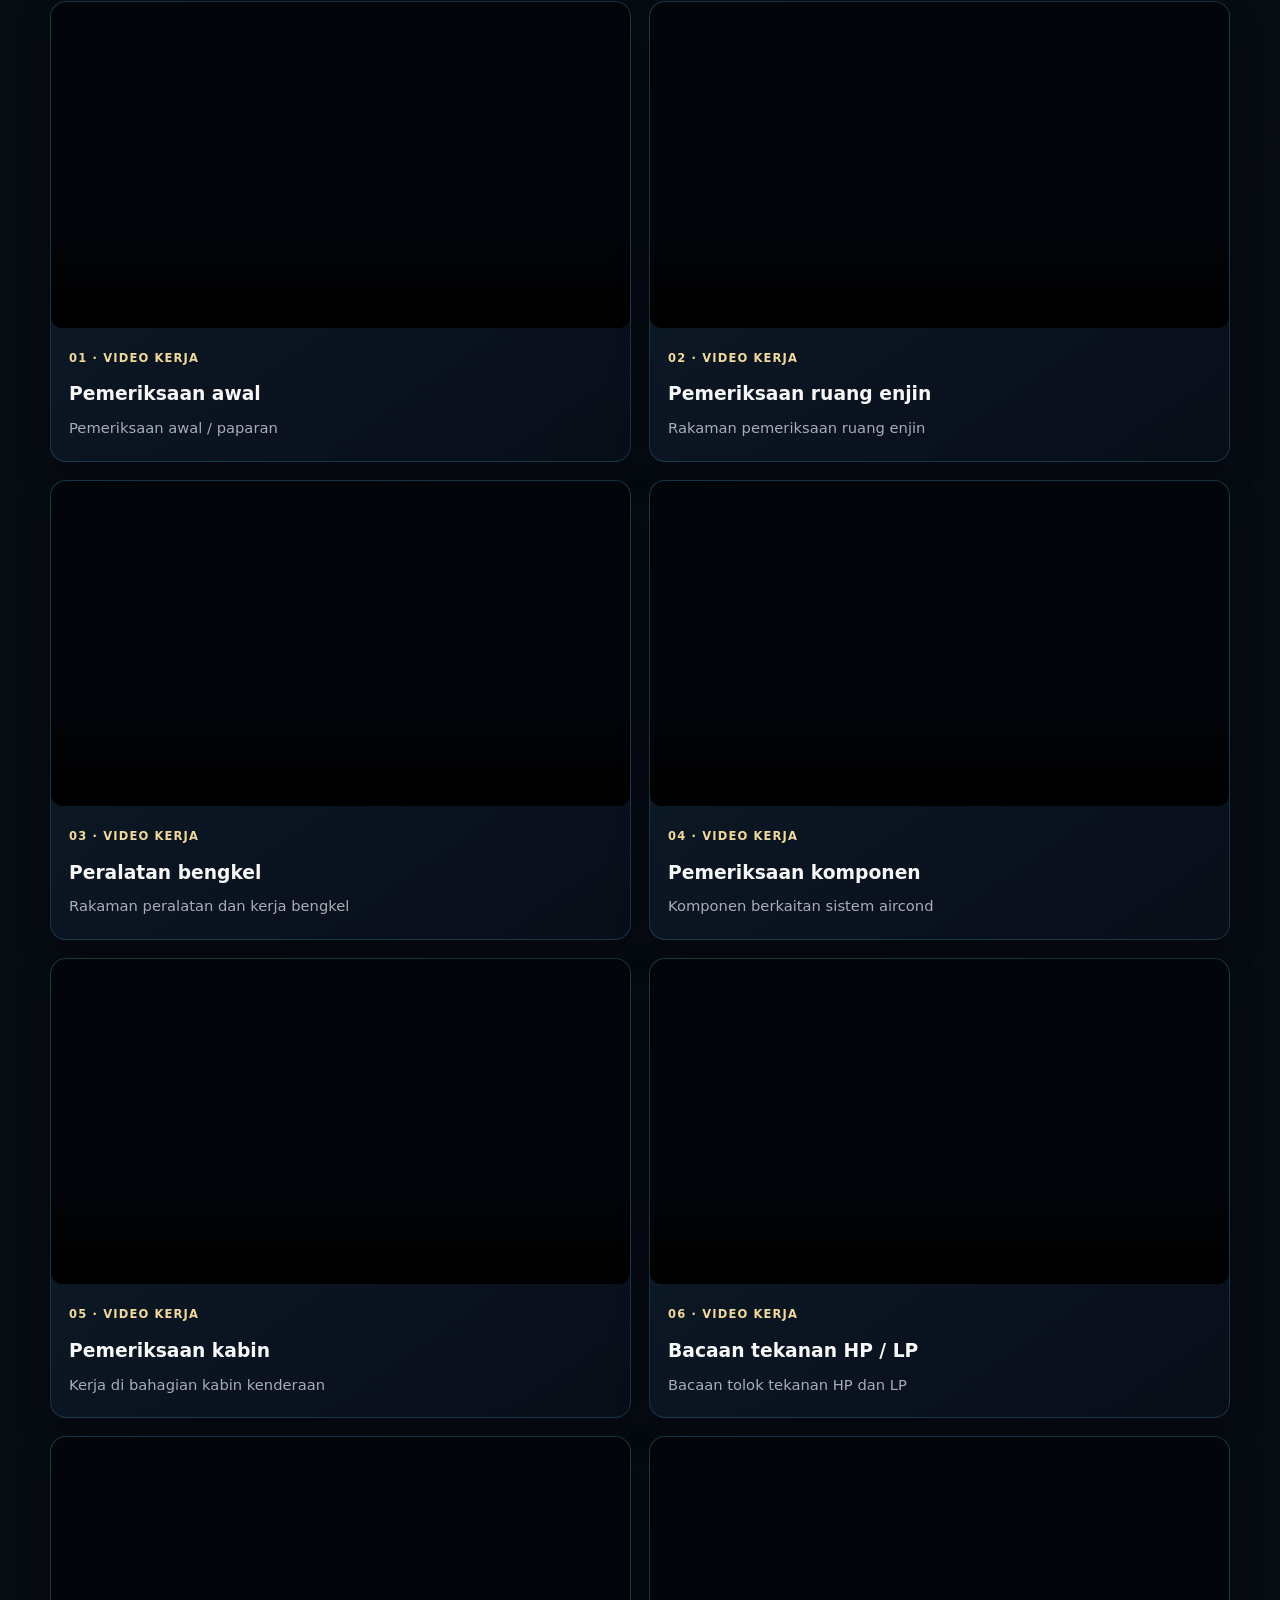
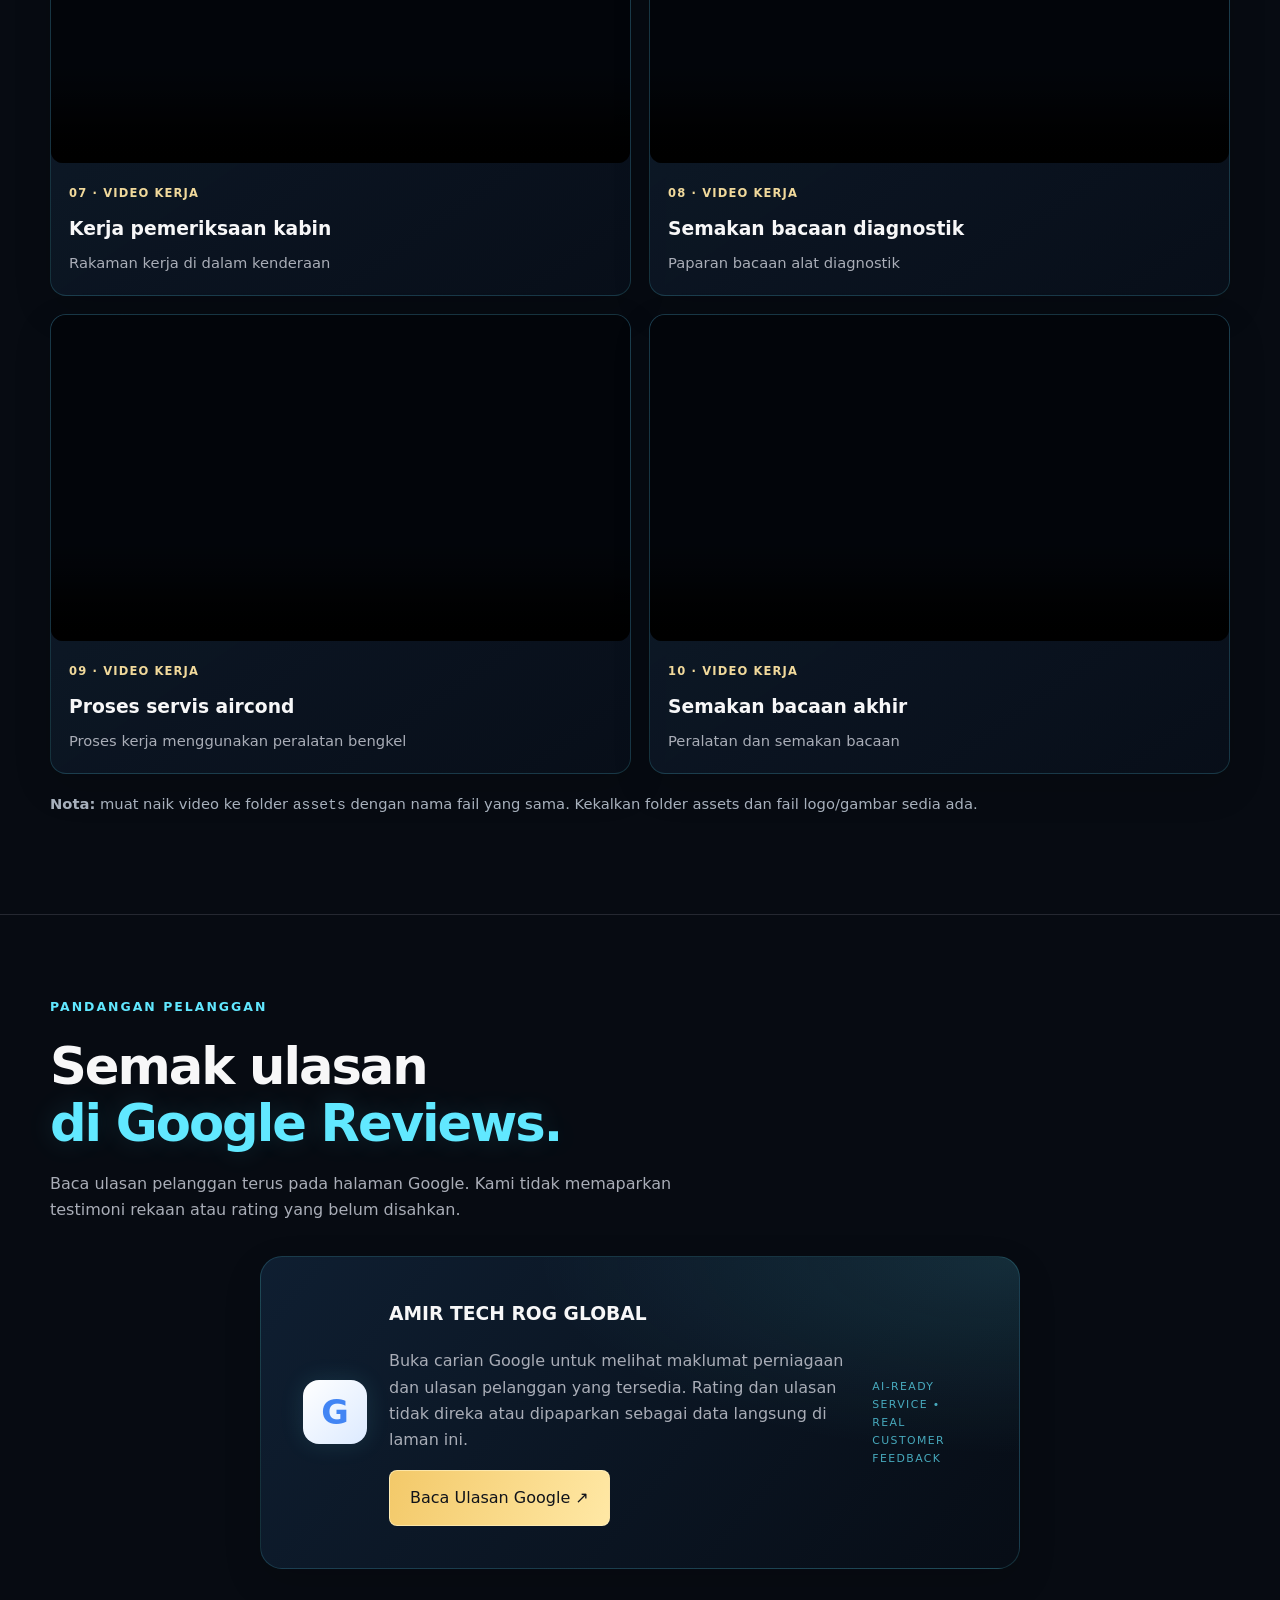
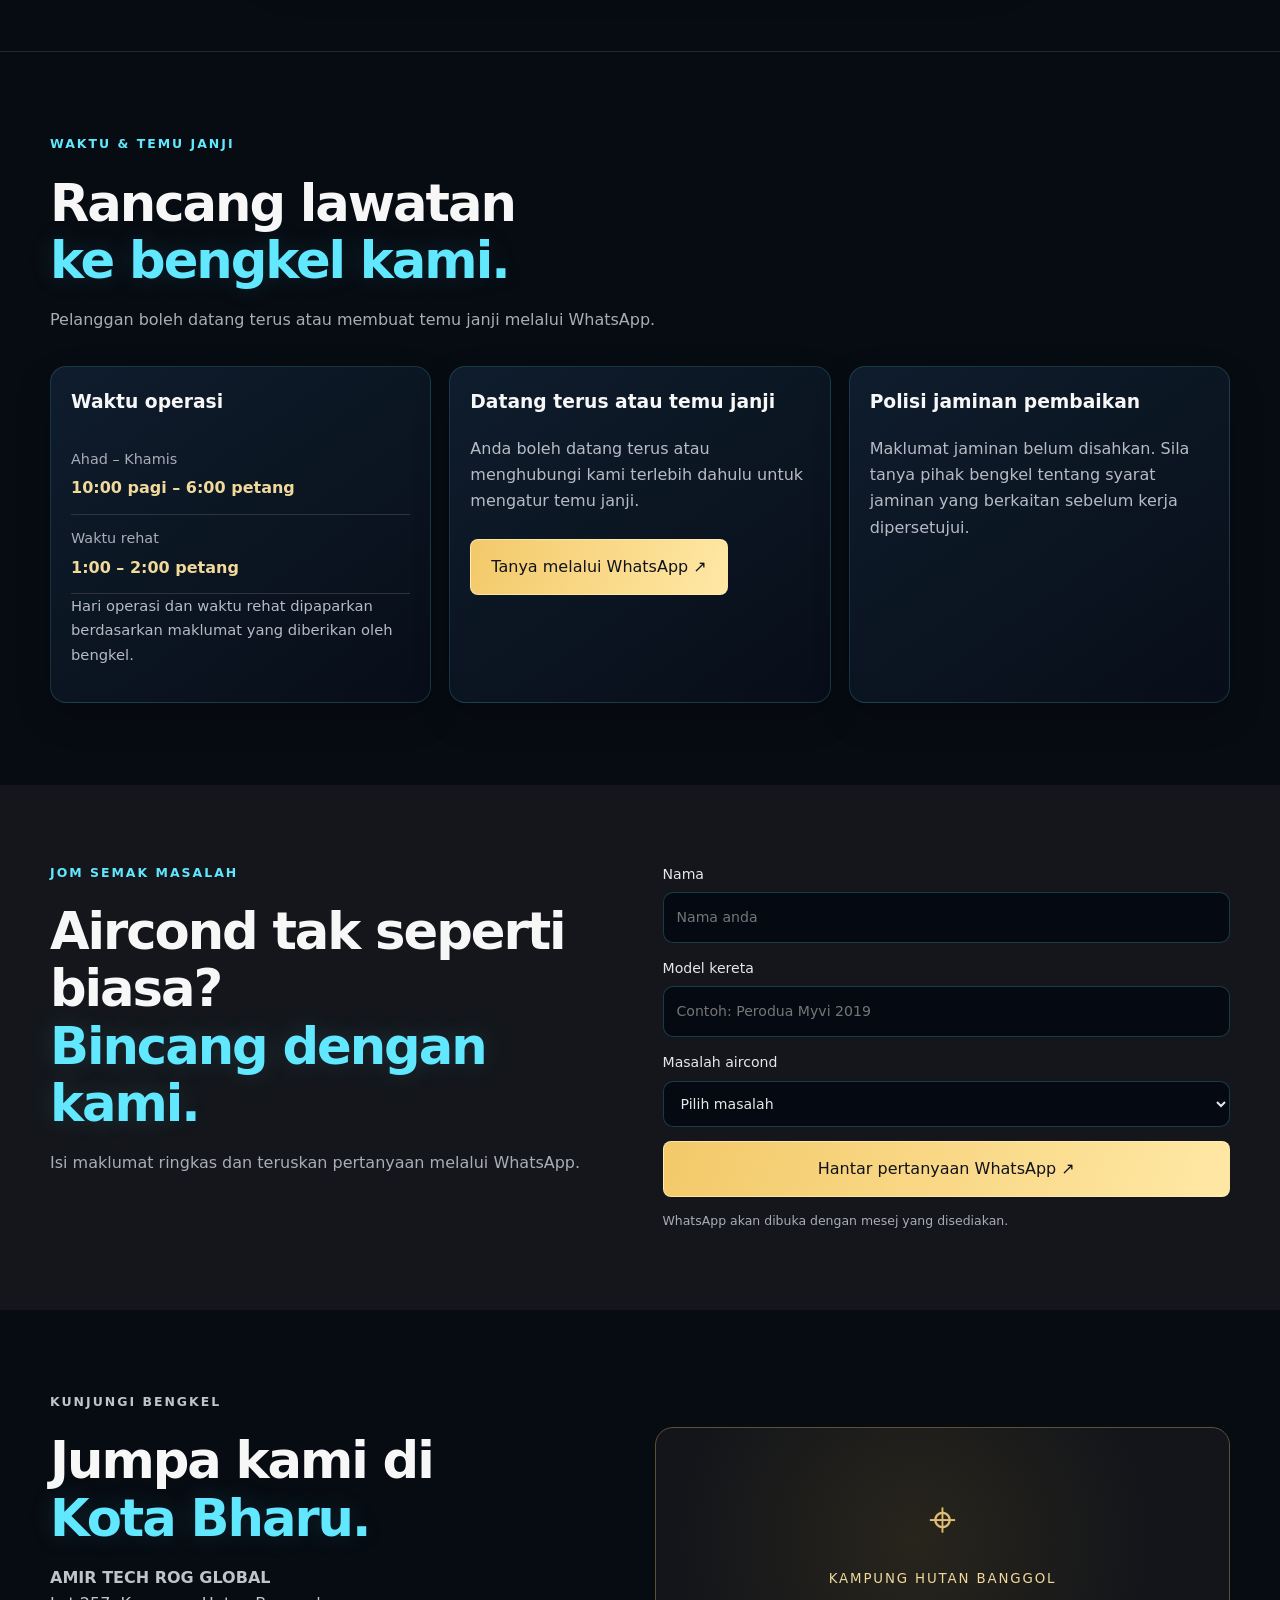
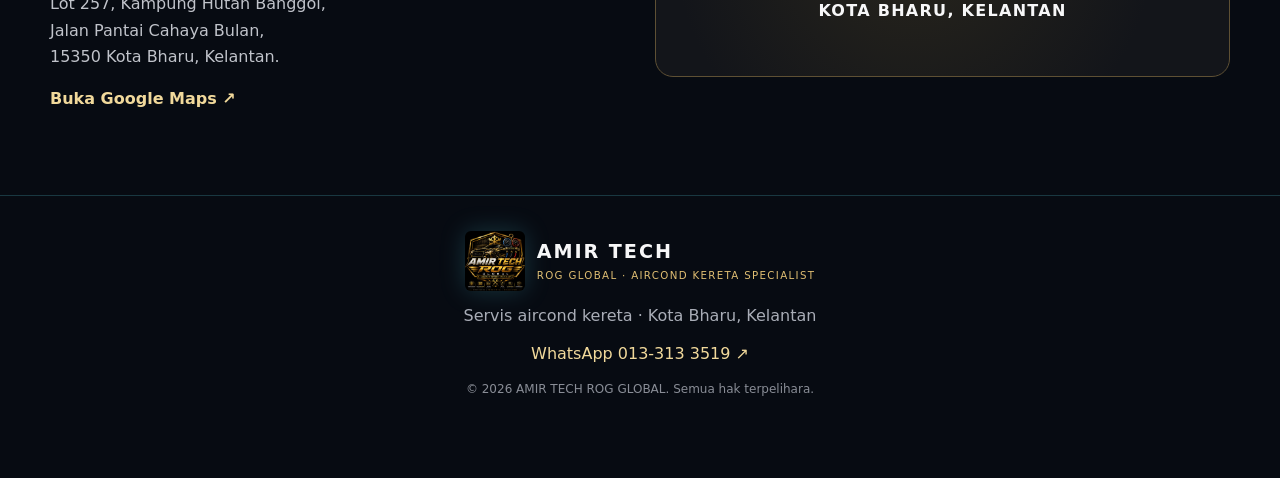
==== commit 75a9add2: "Add files via upload" ====
--- a/amir-tech-rog-global-ai-moden.html
+++ b/amir-tech-rog-global-ai-moden.html
@@ -5,25 +5,14 @@
 <meta name="viewport" content="width=device-width,initial-scale=1">
 <meta name="theme-color" content="#0b0b0c">
 <meta name="description" content="AMIR TECH ROG GLOBAL — servis dan repair aircond kereta di Kampung Hutan Banggol, Kota Bharu, Kelantan.">
-<meta name="robots" content="index,follow,max-image-preview:large">
-<link rel="canonical" href="https://amirtechrog.my/">
-<meta property="og:type" content="website">
-<meta property="og:site_name" content="AMIR TECH ROG GLOBAL">
-<meta property="og:locale" content="ms_MY">
-<meta property="og:url" content="https://amirtechrog.my/">
-<meta name="twitter:card" content="summary">
-<meta name="twitter:title" content="AMIR TECH ROG GLOBAL | Aircond Kereta Specialist">
-<meta name="twitter:description" content="Pakar servis aircond kereta di Kota Bharu, Kelantan.">
 <meta property="og:title" content="AMIR TECH ROG GLOBAL | Aircond Kereta Specialist">
 <meta property="og:description" content="Pakar servis aircond kereta di Kota Bharu, Kelantan.">
-<meta property="og:image" content="https://amirtechrog.my/assets/amir-tech-logo.jpg">
-<meta property="og:image:alt" content="Logo AMIR TECH ROG GLOBAL — servis aircond kereta Kota Bharu">
-<meta name="twitter:image" content="https://amirtechrog.my/assets/amir-tech-logo.jpg">
+<meta property="og:image" content="assets/amir-tech-logo.jpg">
 <meta name="google-site-verification" content="zipR3ADDXiovTq2kh4SINU-jPXXN2PNxSLpZ9P4Yr-Q">
 <title>AMIR TECH ROG GLOBAL | Aircond Kereta Specialist</title>
-<link rel="icon" href="./favicon.svg" type="image/svg+xml">
+<link rel="icon" href="./assets/favicon.svg" type="image/svg+xml">
 <link rel="stylesheet" href="./styles.css">
-<script type="application/ld+json">{"@context":"https://schema.org","@type":"AutoRepair","@id":"https://amirtechrog.my/#business","url":"https://amirtechrog.my/","name":"AMIR TECH ROG GLOBAL","telephone":"+60133133519","address":{"@type":"PostalAddress","streetAddress":"Lot 257, Kampung Hutan Banggol, Jalan Pantai Cahaya Bulan","addressLocality":"Kota Bharu","addressRegion":"Kelantan","postalCode":"15350","addressCountry":"MY"}}</script>
+<script type="application/ld+json">{"@context":"https://schema.org","@type":"AutoRepair","name":"AMIR TECH ROG GLOBAL","telephone":"+60133133519","address":{"@type":"PostalAddress","streetAddress":"Lot 257, Kampung Hutan Banggol, Jalan Pantai Cahaya Bulan","addressLocality":"Kota Bharu","addressRegion":"Kelantan","postalCode":"15350","addressCountry":"MY"}}</script>
 
 <style id="amir-ai-modern-upgrade">
 :root{color-scheme:dark;--ai-cyan:#61e8ff;--ai-blue:#168bff;--ai-gold:#f3c969;--ai-panel:rgba(13,25,43,.78)}
@@ -71,16 +60,16 @@
 <section class="section v5-section" id="galeri">
   <div class="heading"><p class="eyebrow">VIDEO KERJA BENGKEL</p><h2>Lihat proses kerja<br><em>AMIR TECH ROG GLOBAL.</em></h2><p>Rakaman proses pemeriksaan, servis dan bacaan alat di bengkel.</p><button type="button" class="btn gold video-upload-btn" id="openVideoAdmin">🔒 Kemas kini video kerja</button><p class="upload-help">Akses muat naik dilindungi dengan pintasan kata laluan. Untuk keselamatan sebenar, akses tulis repository GitHub tetap perlu dikawal.</p><div class="video-admin-panel" id="videoAdminPanel" hidden><label for="videoAdminPassword">Kata laluan kemas kini</label><input id="videoAdminPassword" type="password" autocomplete="current-password" placeholder="Masukkan kata laluan"><button type="button" class="btn gold" id="unlockVideoUpload">Buka muat naik video</button><p class="video-admin-message" id="videoAdminMessage" role="status"></p><p class="upload-help">Selepas masuk GitHub: pilih video MP4 dalam folder assets, pastikan nama fail sama seperti dalam senarai di bawah, kemudian tekan Commit changes.</p><p class="video-file-list">Nama fail yang digunakan: 454840.mp4, 454677.mp4, 454818.mp4, 454529.mp4, 454520.mp4, 446822.mp4, 446814.mp4, 446808.mp4, 440312.mp4, 440339.mp4.</p></div></div>
   <div class="video-grid">
-<article class="video-card"><video controls preload="metadata" playsinline poster="./hero-workshop.svg"><source src="./assets/454840.mp4" type="video/mp4">Pelayar anda tidak menyokong video.</video><div class="video-copy"><span>01 · VIDEO KERJA</span><h3>Pemeriksaan awal</h3><p>Pemeriksaan awal / paparan</p></div></article>
-<article class="video-card"><video controls preload="metadata" playsinline poster="./hero-workshop.svg"><source src="./assets/454677.mp4" type="video/mp4">Pelayar anda tidak menyokong video.</video><div class="video-copy"><span>02 · VIDEO KERJA</span><h3>Pemeriksaan ruang enjin</h3><p>Rakaman pemeriksaan ruang enjin</p></div></article>
-<article class="video-card"><video controls preload="metadata" playsinline poster="./hero-workshop.svg"><source src="./assets/454818.mp4" type="video/mp4">Pelayar anda tidak menyokong video.</video><div class="video-copy"><span>03 · VIDEO KERJA</span><h3>Peralatan bengkel</h3><p>Rakaman peralatan dan kerja bengkel</p></div></article>
-<article class="video-card"><video controls preload="metadata" playsinline poster="./hero-workshop.svg"><source src="./assets/454529.mp4" type="video/mp4">Pelayar anda tidak menyokong video.</video><div class="video-copy"><span>04 · VIDEO KERJA</span><h3>Pemeriksaan komponen</h3><p>Komponen berkaitan sistem aircond</p></div></article>
-<article class="video-card"><video controls preload="metadata" playsinline poster="./hero-workshop.svg"><source src="./assets/454520.mp4" type="video/mp4">Pelayar anda tidak menyokong video.</video><div class="video-copy"><span>05 · VIDEO KERJA</span><h3>Pemeriksaan kabin</h3><p>Kerja di bahagian kabin kenderaan</p></div></article>
-<article class="video-card"><video controls preload="metadata" playsinline poster="./hero-workshop.svg"><source src="./assets/446822.mp4" type="video/mp4">Pelayar anda tidak menyokong video.</video><div class="video-copy"><span>06 · VIDEO KERJA</span><h3>Bacaan tekanan HP / LP</h3><p>Bacaan tolok tekanan HP dan LP</p></div></article>
-<article class="video-card"><video controls preload="metadata" playsinline poster="./hero-workshop.svg"><source src="./assets/446814.mp4" type="video/mp4">Pelayar anda tidak menyokong video.</video><div class="video-copy"><span>07 · VIDEO KERJA</span><h3>Kerja pemeriksaan kabin</h3><p>Rakaman kerja di dalam kenderaan</p></div></article>
-<article class="video-card"><video controls preload="metadata" playsinline poster="./hero-workshop.svg"><source src="./assets/446808.mp4" type="video/mp4">Pelayar anda tidak menyokong video.</video><div class="video-copy"><span>08 · VIDEO KERJA</span><h3>Semakan bacaan diagnostik</h3><p>Paparan bacaan alat diagnostik</p></div></article>
-<article class="video-card"><video controls preload="metadata" playsinline poster="./hero-workshop.svg"><source src="./assets/440312.mp4" type="video/mp4">Pelayar anda tidak menyokong video.</video><div class="video-copy"><span>09 · VIDEO KERJA</span><h3>Proses servis aircond</h3><p>Proses kerja menggunakan peralatan bengkel</p></div></article>
-<article class="video-card"><video controls preload="metadata" playsinline poster="./hero-workshop.svg"><source src="./assets/440339.mp4" type="video/mp4">Pelayar anda tidak menyokong video.</video><div class="video-copy"><span>10 · VIDEO KERJA</span><h3>Semakan bacaan akhir</h3><p>Peralatan dan semakan bacaan</p></div></article>
+<article class="video-card"><video controls preload="metadata" playsinline poster="./assets/hero-workshop.svg"><source src="./assets/454840.mp4" type="video/mp4">Pelayar anda tidak menyokong video.</video><div class="video-copy"><span>01 · VIDEO KERJA</span><h3>Pemeriksaan awal</h3><p>Pemeriksaan awal / paparan</p></div></article>
+<article class="video-card"><video controls preload="metadata" playsinline poster="./assets/hero-workshop.svg"><source src="./assets/454677.mp4" type="video/mp4">Pelayar anda tidak menyokong video.</video><div class="video-copy"><span>02 · VIDEO KERJA</span><h3>Pemeriksaan ruang enjin</h3><p>Rakaman pemeriksaan ruang enjin</p></div></article>
+<article class="video-card"><video controls preload="metadata" playsinline poster="./assets/hero-workshop.svg"><source src="./assets/454818.mp4" type="video/mp4">Pelayar anda tidak menyokong video.</video><div class="video-copy"><span>03 · VIDEO KERJA</span><h3>Peralatan bengkel</h3><p>Rakaman peralatan dan kerja bengkel</p></div></article>
+<article class="video-card"><video controls preload="metadata" playsinline poster="./assets/hero-workshop.svg"><source src="./assets/454529.mp4" type="video/mp4">Pelayar anda tidak menyokong video.</video><div class="video-copy"><span>04 · VIDEO KERJA</span><h3>Pemeriksaan komponen</h3><p>Komponen berkaitan sistem aircond</p></div></article>
+<article class="video-card"><video controls preload="metadata" playsinline poster="./assets/hero-workshop.svg"><source src="./assets/454520.mp4" type="video/mp4">Pelayar anda tidak menyokong video.</video><div class="video-copy"><span>05 · VIDEO KERJA</span><h3>Pemeriksaan kabin</h3><p>Kerja di bahagian kabin kenderaan</p></div></article>
+<article class="video-card"><video controls preload="metadata" playsinline poster="./assets/hero-workshop.svg"><source src="./assets/446822.mp4" type="video/mp4">Pelayar anda tidak menyokong video.</video><div class="video-copy"><span>06 · VIDEO KERJA</span><h3>Bacaan tekanan HP / LP</h3><p>Bacaan tolok tekanan HP dan LP</p></div></article>
+<article class="video-card"><video controls preload="metadata" playsinline poster="./assets/hero-workshop.svg"><source src="./assets/446814.mp4" type="video/mp4">Pelayar anda tidak menyokong video.</video><div class="video-copy"><span>07 · VIDEO KERJA</span><h3>Kerja pemeriksaan kabin</h3><p>Rakaman kerja di dalam kenderaan</p></div></article>
+<article class="video-card"><video controls preload="metadata" playsinline poster="./assets/hero-workshop.svg"><source src="./assets/446808.mp4" type="video/mp4">Pelayar anda tidak menyokong video.</video><div class="video-copy"><span>08 · VIDEO KERJA</span><h3>Semakan bacaan diagnostik</h3><p>Paparan bacaan alat diagnostik</p></div></article>
+<article class="video-card"><video controls preload="metadata" playsinline poster="./assets/hero-workshop.svg"><source src="./assets/440312.mp4" type="video/mp4">Pelayar anda tidak menyokong video.</video><div class="video-copy"><span>09 · VIDEO KERJA</span><h3>Proses servis aircond</h3><p>Proses kerja menggunakan peralatan bengkel</p></div></article>
+<article class="video-card"><video controls preload="metadata" playsinline poster="./assets/hero-workshop.svg"><source src="./assets/440339.mp4" type="video/mp4">Pelayar anda tidak menyokong video.</video><div class="video-copy"><span>10 · VIDEO KERJA</span><h3>Semakan bacaan akhir</h3><p>Peralatan dan semakan bacaan</p></div></article>
 </div><p class="gallery-note"><b>Nota:</b> muat naik video ke folder <code>assets</code> dengan nama fail yang sama. Kekalkan folder assets dan fail logo/gambar sedia ada.</p></section>
 <section class="section v5-section reviews-section" id="ulasan">
   <div class="heading">
@@ -104,9 +93,7 @@
   <div class="operations-grid">
     <article class="operation-card">
       <h3>Waktu operasi</h3>
-      <div class="operation-row"><span>Ahad – Khamis · Pagi</span><b>10:00 pagi – 1:00 petang</b></div>
-      <div class="operation-row"><span>Ahad – Khamis · Petang</span><b>2:00 petang – 6:00 petang</b></div>
-      <p class="muted-note">Jumaat dan Sabtu: hubungi bengkel untuk pengesahan operasi atau temu janji.</p>
+      <div class="operation-row"><span>Ahad – Khamis</span><b>10:00 pagi – 6:00 petang</b></div>
       <div class="operation-row"><span>Waktu rehat</span><b>1:00 – 2:00 petang</b></div>
       <p class="muted-note">Hari operasi dan waktu rehat dipaparkan berdasarkan maklumat yang diberikan oleh bengkel.</p>
     </article>
